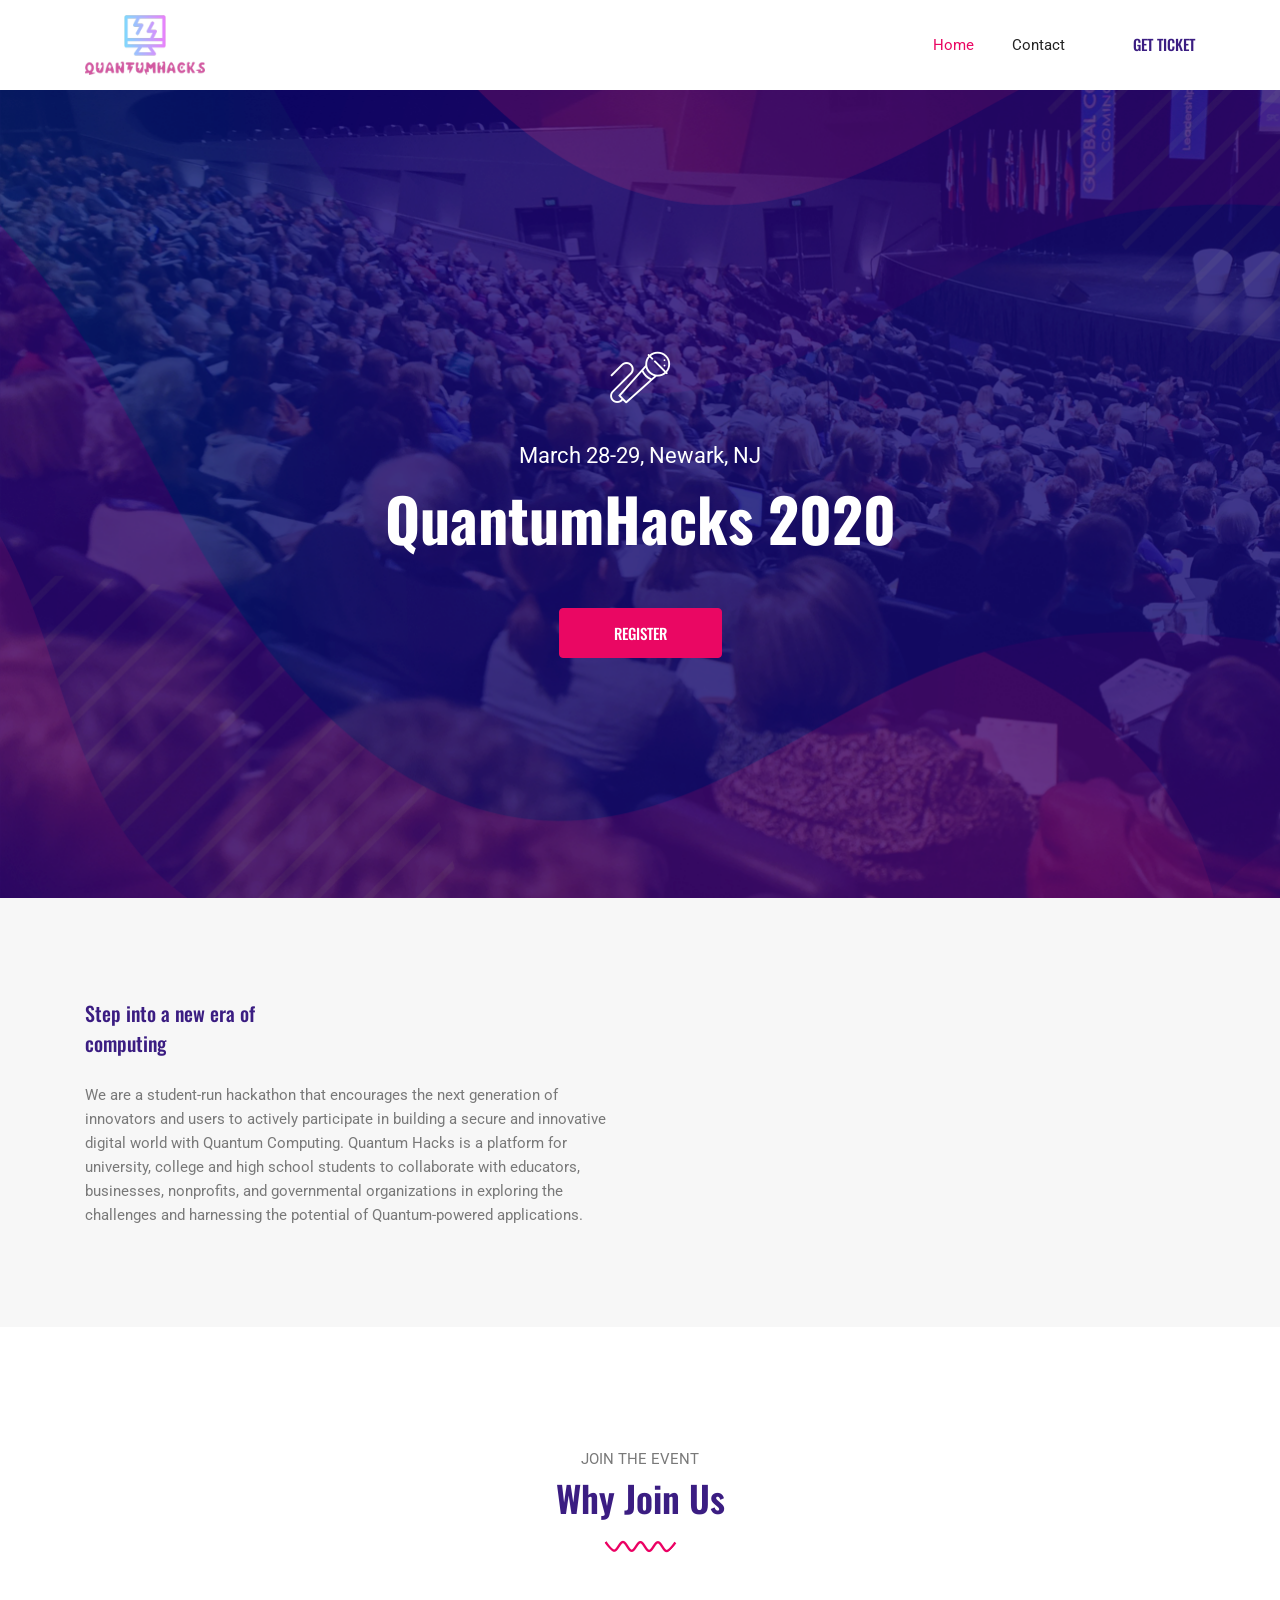
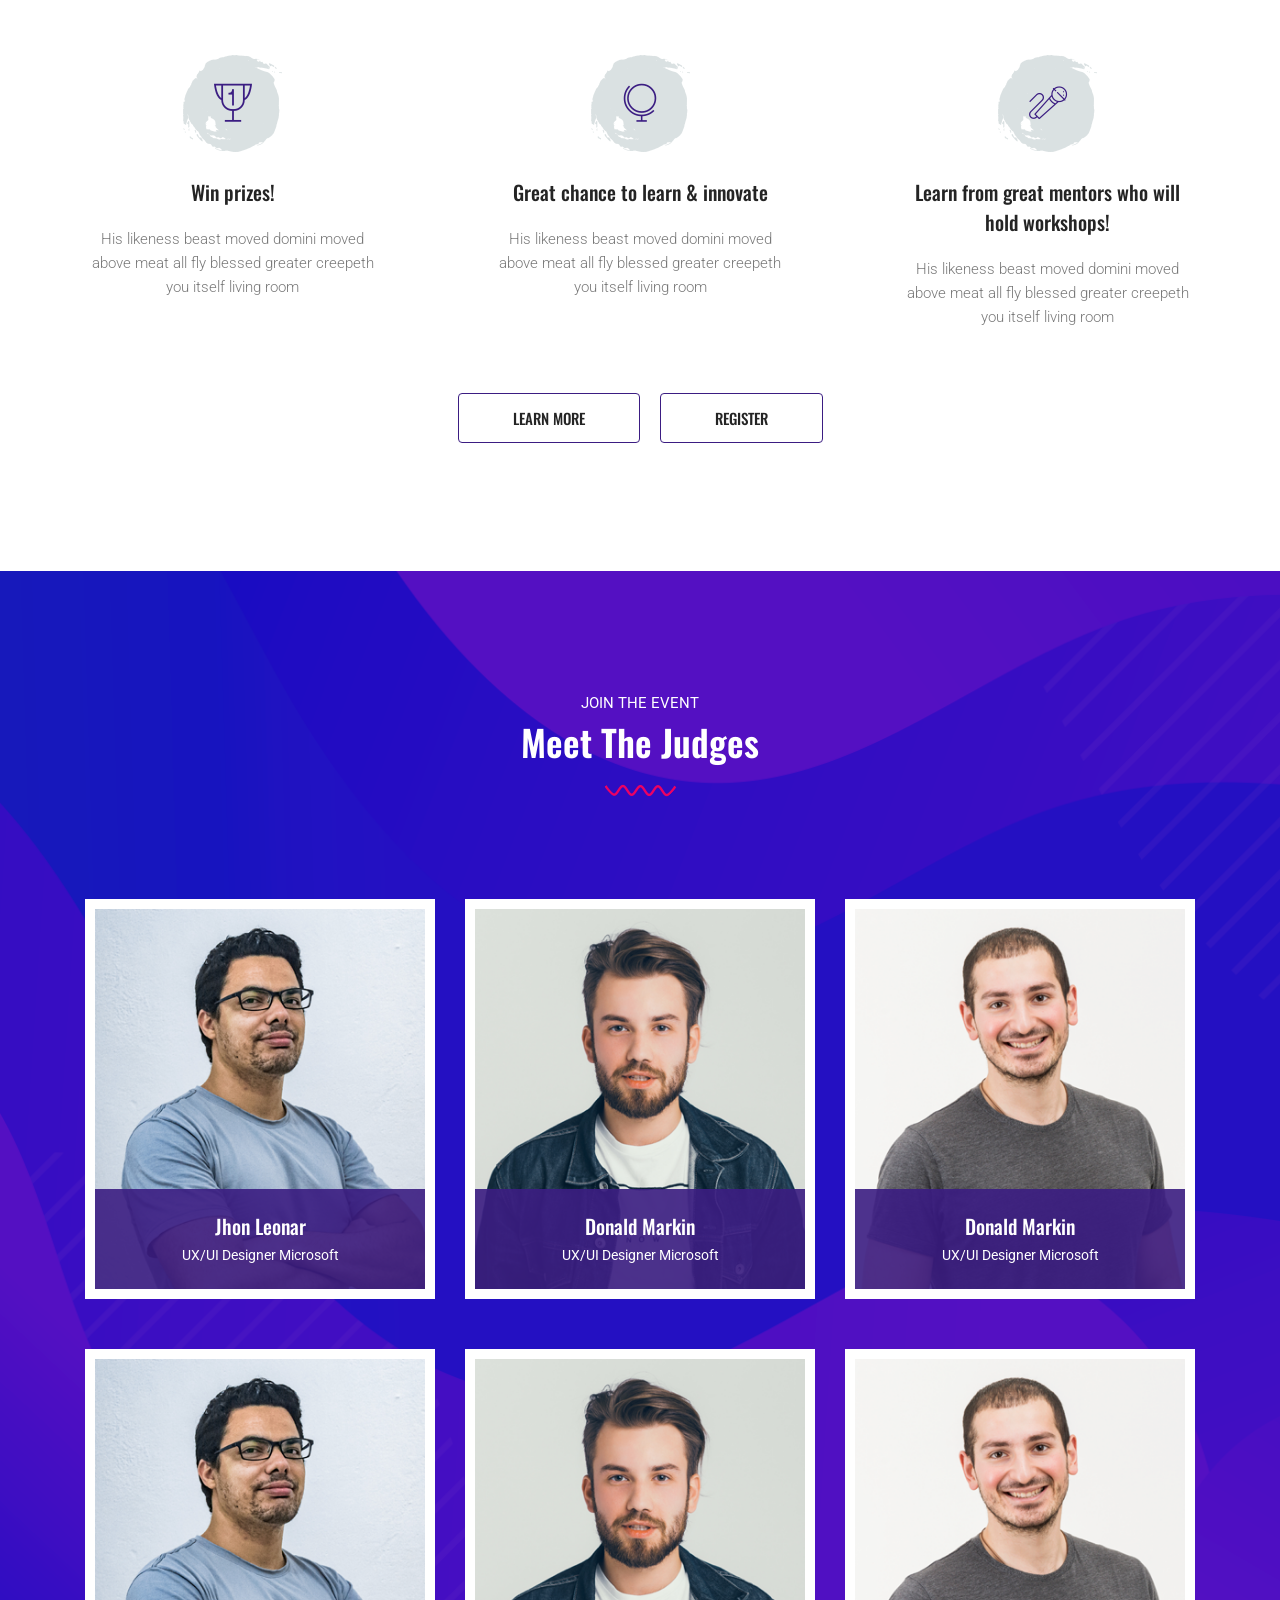
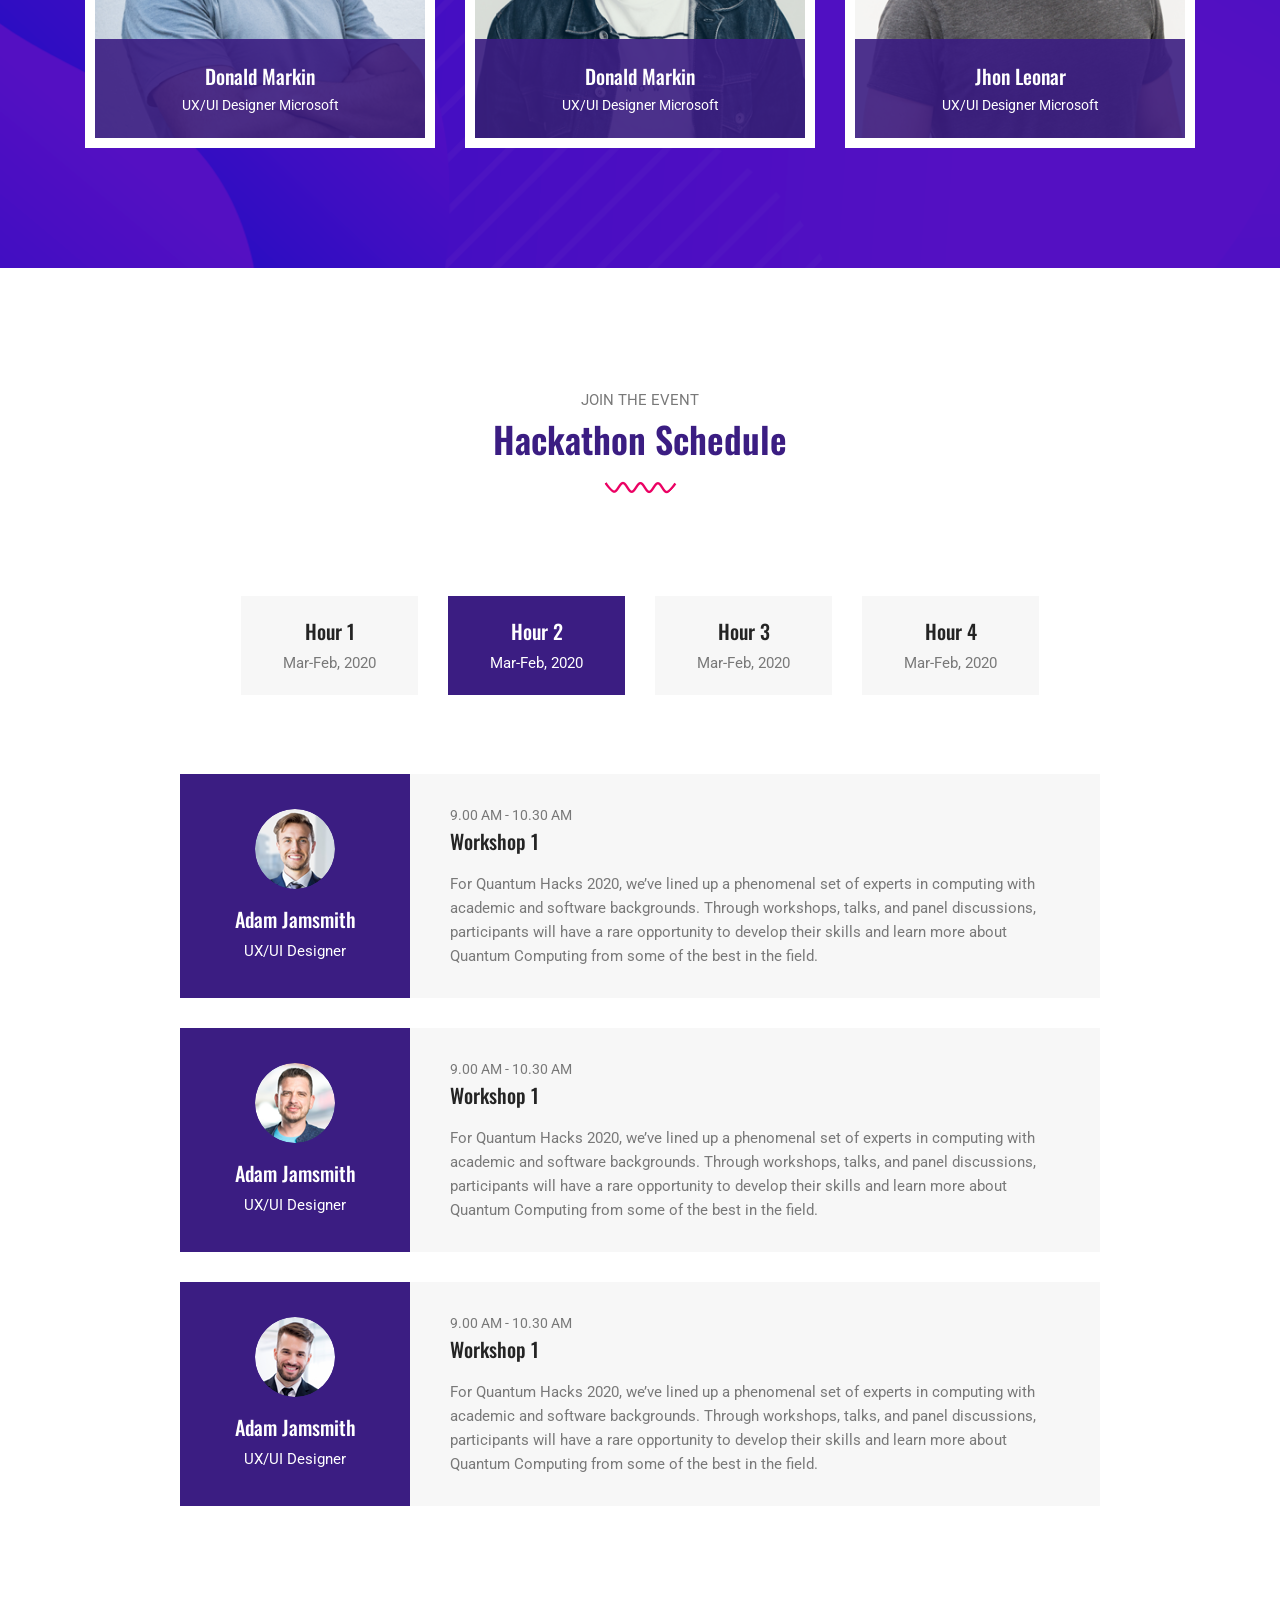
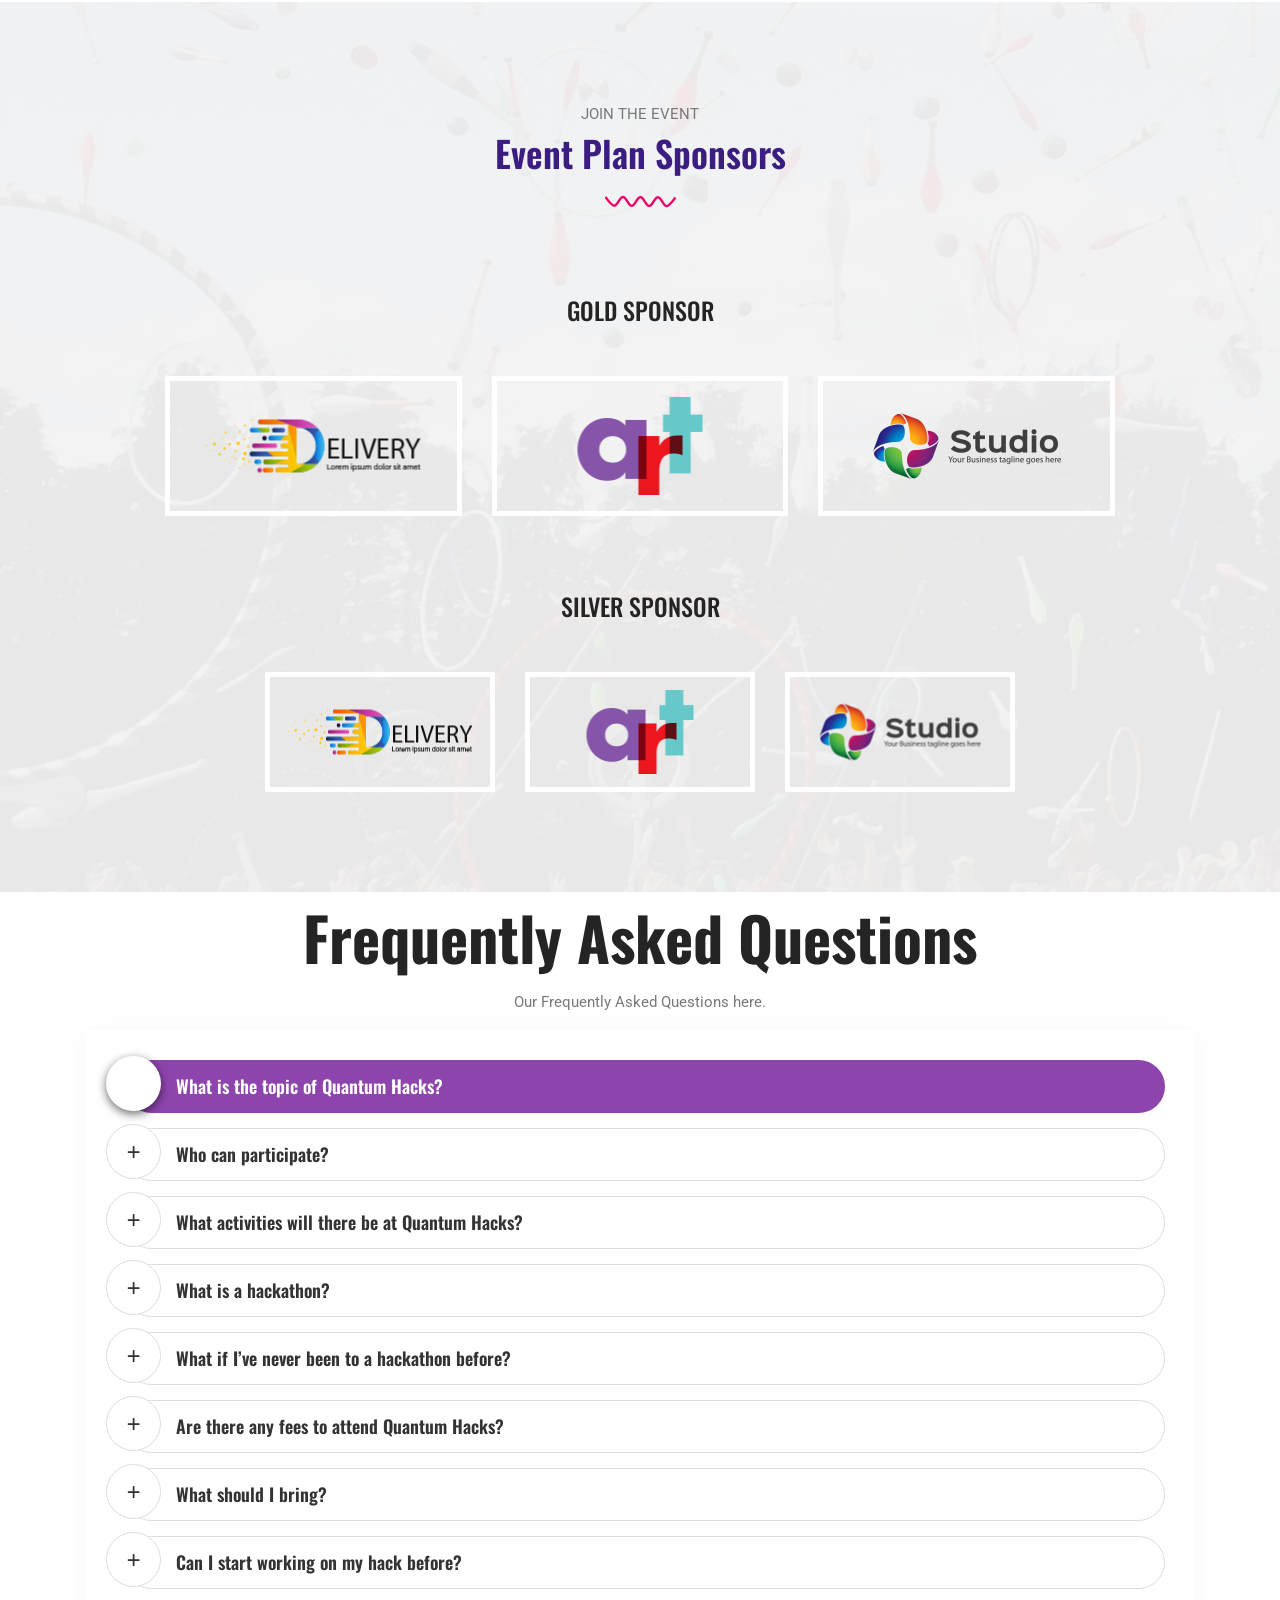
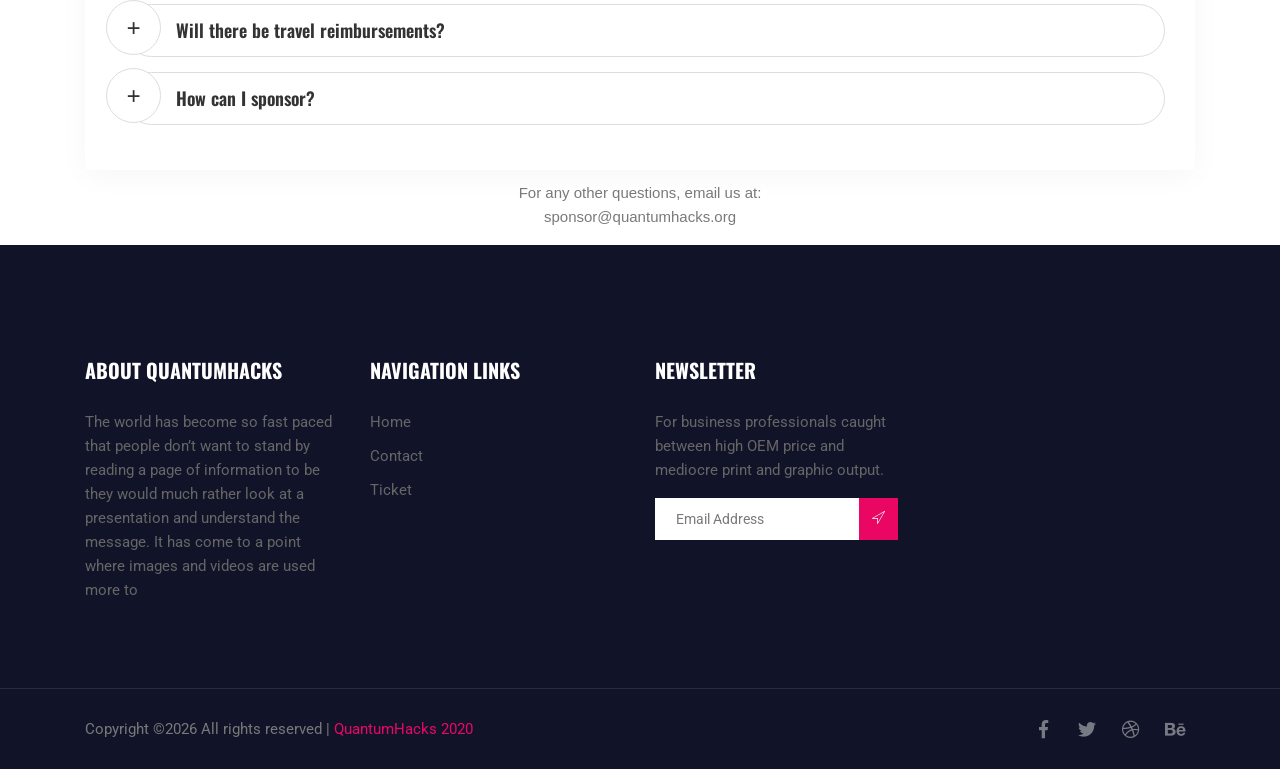
==== index.html @ 1be7f2e1 "First commit" ====
<!DOCTYPE html>
<html lang="en">

<head>
  <meta charset="UTF-8">
  <meta name="viewport" content="width=device-width, initial-scale=1.0">
  <meta http-equiv="X-UA-Compatible" content="ie=edge">
  <title>QuantumHacks - Home</title>
  <link rel="icon" href="img/thething.png" type="image/png">

  <link rel="stylesheet" href="vendors/bootstrap/bootstrap.min.css">
  <link rel="stylesheet" href="vendors/fontawesome/css/all.min.css">
  <link rel="stylesheet" href="vendors/themify-icons/themify-icons.css">
  <link rel="stylesheet" href="vendors/linericon/style.css">
  <link rel="stylesheet" href="vendors/owl-carousel/owl.theme.default.min.css">
  <link rel="stylesheet" href="vendors/owl-carousel/owl.carousel.min.css">
  <link rel="stylesheet" href="css/magnific-popup.css">
  <link rel="stylesheet" href="vendors/flat-icon/font/flaticon.css">

  <link rel="stylesheet" href="css/style.css">
  <style media="screen">
    #themail {
      text-align: center;
      font-family: Poppins, sans-serif;
      padding-top: 11px;
    }

    img.thelogo {
      width: 40%;
    }

    .template_faq {
      background: #fff none repeat scroll 0 0;
    }

    .panel-group {
      background: #fff none repeat scroll 0 0;
      border-radius: 3px;
      box-shadow: 0 5px 30px 0 rgba(0, 0, 0, 0.04);
      margin-bottom: 0;
      padding: 30px;
    }

    #accordion .panel {
      border: medium none;
      border-radius: 0;
      box-shadow: none;
      margin: 0 0 15px 10px;
    }

    #accordion .panel-heading {
      border-radius: 30px;
      padding: 0;
    }

    #accordion .panel-title a {
      background: #8e44ad none repeat scroll 0 0;
      border: 1px solid transparent;
      border-radius: 30px;
      color: #fff;
      display: block;
      font-size: 18px;
      font-weight: 600;
      padding: 12px 20px 12px 50px;
      position: relative;
      transition: all 0.3s ease 0s;
    }

    #accordion .panel-title a.collapsed {
      background: #fff none repeat scroll 0 0;
      border: 1px solid #ddd;
      color: #333;
    }

    #accordion .panel-title a::after,
    #accordion .panel-title a.collapsed::after {
      background: #fff none repeat scroll 0 0;
      border: 1px solid transparent;
      border-radius: 50%;
      box-shadow: 0 3px 10px rgba(0, 0, 0, 0.58);
      color: #fff;
      content: "";
      font-family: fontawesome;
      font-size: 25px;
      height: 55px;
      left: -20px;
      line-height: 55px;
      position: absolute;
      text-align: center;
      top: -5px;
      transition: all 0.3s ease 0s;
      width: 55px;
    }

    #accordion .panel-title a.collapsed::after {
      background: #fff none repeat scroll 0 0;
      border: 1px solid #ddd;
      box-shadow: none;
      color: #333;
      content: "+";
    }

    #accordion .panel-body {
      background: transparent none repeat scroll 0 0;
      border-top: medium none;
      padding: 20px 25px 10px 9px;
      position: relative;
    }

    #accordion .panel-body p {
      border-left: 1px dashed #8c8c8c;
      padding-left: 25px;
    }
  </style>
  <script type="text/javascript">
    (function($) {
      'use strict';

      jQuery(document).on('ready', function() {

        $('a.page-scroll').on('click', function(e) {
          var anchor = $(this);
          $('html, body').stop().animate({
            scrollTop: $(anchor.attr('href')).offset().top - 50
          }, 1500);
          e.preventDefault();
        });

      });


    })(jQuery);
  </script>
</head>

<body>

  <!--================ Header Menu Area start =================-->
  <header class="header_area">
    <div class="main_menu">
      <nav class="navbar navbar-expand-lg navbar-light">
        <div class="container box_1620">
          <a class="navbar-brand logo_h" href="index.html"><img class="thelogo" src="img/thething.png" alt=""></a>
          <button class="navbar-toggler" type="button" data-toggle="collapse" data-target="#navbarSupportedContent" aria-controls="navbarSupportedContent" aria-expanded="false" aria-label="Toggle navigation">
            <span class="icon-bar"></span>
            <span class="icon-bar"></span>
            <span class="icon-bar"></span>
          </button>

          <div class="collapse navbar-collapse offset" id="navbarSupportedContent">
            <ul class="nav navbar-nav menu_nav justify-content-end">
              <li class="nav-item active"><a class="nav-link" href="index.html">Home</a></li>
              <li class="nav-item"><a class="nav-link" href="contact.html">Contact</a></li>
            </ul>

            <ul class="nav-right text-center text-lg-right py-4 py-lg-0">
              <li><a href="ticket.html">Get Ticket</a></li>
            </ul>
          </div>
        </div>
      </nav>
    </div>
  </header>
  <!--================Header Menu Area =================-->


  <!--================Hero Banner Area Start =================-->
  <section class="hero-banner">
    <div class="container text-center">
      <span class="hero-banner-icon"><i class="flaticon-sing"></i></span>
      <p>March 28-29, Newark, NJ</p>
      <a href="https://www.njit.edu/" target="_blank">
        <h1>QuantumHacks 2020</h1>
      </a>
      <a class="button button-header" href="ticket.html">Register</a>
    </div>
  </section>
  <!--================Hero Banner Area End =================-->


  <!--================ Innovation section Start =================-->
  <section class="section-padding--small bg-gray">
    <div class="container">
      <div class="row">
        <div class="col-lg-6 align-self-center mb-5 mb-lg-0">
          <div class="innovative-wrapper">
            <h3 class="primary-text">Step into a new era of <br class="d-none d-xl-block"> computing</h3>
            <p>We are a student-run hackathon that encourages the next generation of innovators and users to actively participate in building a secure and innovative digital world with Quantum Computing. Quantum Hacks is a platform for university,
              college and high school students to collaborate with educators, businesses, nonprofits, and governmental organizations in exploring the challenges and harnessing the potential of Quantum-powered applications.</p>
          </div>
        </div>
      </div>
    </div>
  </section>
  <!--================ Innovation section End =================-->


  <!--================ Join section Start =================-->
  <section class="section-margin">
    <div class="container">
      <div class="section-intro text-center pb-98px">
        <p class="section-intro__title">Join the event</p>
        <h2 class="primary-text">Why Join Us</h2>
        <img src="img/home/section-style.png" alt="">
      </div>


      <div class="d-lg-flex justify-content-between">
        <div class="card-feature mb-5 mb-lg-0">
          <div class="feature-icon">
            <i class="flaticon-prize"></i>
          </div>
          <h3>Win prizes!</h3>
          <p>His likeness beast moved domini moved above meat all fly blessed greater creepeth you itself living room </p>
        </div>

        <div class="card-feature mb-5 mb-lg-0">
          <div class="feature-icon">
            <i class="flaticon-earth-globe"></i>
          </div>
          <h3>Great chance to learn & innovate</h3>
          <p>His likeness beast moved domini moved above meat all fly blessed greater creepeth you itself living room </p>
        </div>

        <div class="card-feature mb-5 mb-lg-0">
          <div class="feature-icon">
            <i class="flaticon-sing"></i>
          </div>
          <h3>Learn from great mentors who will hold workshops!</h3>
          <p>His likeness beast moved domini moved above meat all fly blessed greater creepeth you itself living room </p>
        </div>
      </div>
      <div class="row mt-5">
        <div class="col-12 text-center">
          <a class="button mr-3 mb-2" href="#">Learn More</a>
          <a class="button mb-2" href="ticket.html">Register</a>
        </div>
      </div>
    </div>
  </section>
  <!--================ Join section End =================-->


  <!--================ Speaker section Start =================-->
  <section class="speaker-bg section-padding">
    <div class="container">
      <div class="section-intro section-intro-white text-center pb-98px">
        <p class="section-intro__title">Join the event</p>
        <h2 class="primary-text">Meet The Judges</h2>
        <img src="img/home/section-style.png" alt="">
      </div>

      <div class="row">
        <div class="col-lg-4 col-sm-6 mb-4 mb-lg-0">
          <div class="card-speaker">
            <img class="card-img rounded-0" src="img/home/speaker-1.png" alt="">
            <div class="speaker-footer">
              <h4>Jhon Leonar</h4>
              <p>UX/UI Designer Microsoft</p>
            </div>
            <div class="speaker-overlay">
              <ul class="speaker-social">
                <li><a href="#"><i class="ti-facebook"></i></a></li>
                <li><a href="#"><i class="ti-twitter-alt"></i></a></li>
                <li><a href="#"><i class="ti-instagram"></i></a></li>
                <li><a href="#"><i class="ti-skype"></i></a></li>
              </ul>
            </div>
          </div>
        </div>
        <div class="col-lg-4 col-sm-6 mb-4 mb-lg-0">
          <div class="card-speaker">
            <img class="card-img rounded-0" src="img/home/speaker-2.png" alt="">
            <div class="speaker-footer">
              <h4>Donald Markin</h4>
              <p>UX/UI Designer Microsoft</p>
            </div>
            <div class="speaker-overlay">
              <ul class="speaker-social">
                <li><a href="#"><i class="ti-facebook"></i></a></li>
                <li><a href="#"><i class="ti-twitter-alt"></i></a></li>
                <li><a href="#"><i class="ti-instagram"></i></a></li>
                <li><a href="#"><i class="ti-skype"></i></a></li>
              </ul>
            </div>
          </div>
        </div>
        <div class="col-lg-4 col-sm-6 mb-4 mb-lg-0">
          <div class="card-speaker">
            <img class="card-img rounded-0" src="img/home/speaker-3.png" alt="">
            <div class="speaker-footer">
              <h4>Donald Markin</h4>
              <p>UX/UI Designer Microsoft</p>
            </div>
            <div class="speaker-overlay">
              <ul class="speaker-social">
                <li><a href="#"><i class="ti-facebook"></i></a></li>
                <li><a href="#"><i class="ti-twitter-alt"></i></a></li>
                <li><a href="#"><i class="ti-instagram"></i></a></li>
                <li><a href="#"><i class="ti-skype"></i></a></li>
              </ul>
            </div>
          </div>
        </div>

        <div class="w-100 mb-50px d-none d-lg-block"></div>

        <div class="col-lg-4 col-sm-6 mb-4 mb-lg-0">
          <div class="card-speaker">
            <img class="card-img rounded-0" src="img/home/speaker-1.png" alt="">
            <div class="speaker-footer">
              <h4>Donald Markin</h4>
              <p>UX/UI Designer Microsoft</p>
            </div>
            <div class="speaker-overlay">
              <ul class="speaker-social">
                <li><a href="#"><i class="ti-facebook"></i></a></li>
                <li><a href="#"><i class="ti-twitter-alt"></i></a></li>
                <li><a href="#"><i class="ti-instagram"></i></a></li>
                <li><a href="#"><i class="ti-skype"></i></a></li>
              </ul>
            </div>
          </div>
        </div>
        <div class="col-lg-4 col-sm-6 mb-4 mb-lg-0">
          <div class="card-speaker">
            <img class="card-img rounded-0" src="img/home/speaker-2.png" alt="">
            <div class="speaker-footer">
              <h4>Donald Markin</h4>
              <p>UX/UI Designer Microsoft</p>
            </div>
            <div class="speaker-overlay">
              <ul class="speaker-social">
                <li><a href="#"><i class="ti-facebook"></i></a></li>
                <li><a href="#"><i class="ti-twitter-alt"></i></a></li>
                <li><a href="#"><i class="ti-instagram"></i></a></li>
                <li><a href="#"><i class="ti-skype"></i></a></li>
              </ul>
            </div>
          </div>
        </div>
        <div class="col-lg-4 col-sm-6 mb-4 mb-lg-0">
          <div class="card-speaker">
            <img class="card-img rounded-0" src="img/home/speaker-3.png" alt="">
            <div class="speaker-footer">
              <h4>Jhon Leonar</h4>
              <p>UX/UI Designer Microsoft</p>
            </div>
            <div class="speaker-overlay">
              <ul class="speaker-social">
                <li><a href="#"><i class="ti-facebook"></i></a></li>
                <li><a href="#"><i class="ti-twitter-alt"></i></a></li>
                <li><a href="#"><i class="ti-instagram"></i></a></li>
                <li><a href="#"><i class="ti-skype"></i></a></li>
              </ul>
            </div>
          </div>
        </div>
      </div>
    </div>
  </section>
  <!--================ Speaker section End =================-->


  <!--================ Schedule section Start =================-->
  <section class="section-margin mb-5 pb-5">
    <div class="container">
      <div class="section-intro text-center pb-98px">
        <p class="section-intro__title">Join the event</p>
        <h2 class="primary-text">Hackathon Schedule</h2>
        <img src="img/home/section-style.png" alt="">
      </div>

      <div class="row">
        <div class="col-xl-10 offset-xl-1">
          <div class="scheduleTab">
            <ul class="nav nav-tabs">
              <li class="nav-item text-center">
                <a data-toggle="tab" href="#day1">
                  <h4>Hour 1</h4>
                  <p>Mar-Feb, 2020</p>
                </a>
              </li>
              <li class="nav-item text-center">
                <a class="active" data-toggle="tab" href="#day2">
                  <h4>Hour 2</h4>
                  <p>Mar-Feb, 2020</p>
                </a>
              </li>
              <li class="nav-item text-center">
                <a data-toggle="tab" href="#day3">
                  <h4>Hour 3</h4>
                  <p>Mar-Feb, 2020</p>
                </a>
              </li>
              <li class="nav-item text-center">
                <a data-toggle="tab" href="#day4">
                  <h4>Hour 4</h4>
                  <p>Mar-Feb, 2020</p>
                </a>
              </li>
            </ul>

            <!-- Tab panes -->
            <div class="tab-content">
              <div id="day1" class="tab-pane">

                <div class="schedule-card">
                  <div class="row no-gutters">
                    <div class="col-md-3">
                      <div class="card-identity">
                        <img src="img/testimonial/testimonial1.png" alt="">
                        <h3>Adam Jamsmith</h3>
                        <p>UX/UI Designer</p>
                      </div>
                    </div>
                    <div class="col-md-9 align-self-center">
                      <div class="schedule-content">
                        <p class="schedule-date">9.00 AM - 10.30 AM</p>
                        <a class="schedule-title" href="#">
                          <h3>Workshop 1</h3>
                        </a>
                        <p>For Quantum Hacks 2020, we’ve lined up a phenomenal set of experts in computing with academic and software backgrounds. Through workshops, talks, and panel discussions, participants will have a rare opportunity to develop
                          their skills and learn more about Quantum Computing from some of the best in the field.</p>
                      </div>
                    </div>
                  </div>
                </div>

                <div class="schedule-card">
                  <div class="row no-gutters">
                    <div class="col-md-3">
                      <div class="card-identity">
                        <img src="img/testimonial/testimonial2.png" alt="">
                        <h3>Adam Jamsmith</h3>
                        <p>UX/UI Designer</p>
                      </div>
                    </div>
                    <div class="col-md-9 align-self-center">
                      <div class="schedule-content">
                        <p class="schedule-date">9.00 AM - 10.30 AM</p>
                        <a class="schedule-title" href="#">
                          <h3>Workshop 1</h3>
                        </a>
                        <p>For Quantum Hacks 2020, we’ve lined up a phenomenal set of experts in computing with academic and software backgrounds. Through workshops, talks, and panel discussions, participants will have a rare opportunity to develop
                          their skills and learn more about Quantum Computing from some of the best in the field.</p>
                      </div>
                    </div>
                  </div>
                </div>

              </div>
              <div id="day2" class="tab-pane active">

                <div class="schedule-card">
                  <div class="row no-gutters">
                    <div class="col-md-3">
                      <div class="card-identity">
                        <img src="img/testimonial/testimonial3.png" alt="">
                        <h3>Adam Jamsmith</h3>
                        <p>UX/UI Designer</p>
                      </div>
                    </div>
                    <div class="col-md-9 align-self-center">
                      <div class="schedule-content">
                        <p class="schedule-date">9.00 AM - 10.30 AM</p>
                        <a class="schedule-title" href="#">
                          <h3>Workshop 1</h3>
                        </a>
                        <p>For Quantum Hacks 2020, we’ve lined up a phenomenal set of experts in computing with academic and software backgrounds. Through workshops, talks, and panel discussions, participants will have a rare opportunity to develop
                          their skills and learn more about Quantum Computing from some of the best in the field.</p>
                      </div>
                    </div>
                  </div>
                </div>

                <div class="schedule-card">
                  <div class="row no-gutters">
                    <div class="col-md-3">
                      <div class="card-identity">
                        <img src="img/testimonial/testimonial1.png" alt="">
                        <h3>Adam Jamsmith</h3>
                        <p>UX/UI Designer</p>
                      </div>
                    </div>
                    <div class="col-md-9 align-self-center">
                      <div class="schedule-content">
                        <p class="schedule-date">9.00 AM - 10.30 AM</p>
                        <a class="schedule-title" href="#">
                          <h3>Workshop 1</h3>
                        </a>
                        <p>For Quantum Hacks 2020, we’ve lined up a phenomenal set of experts in computing with academic and software backgrounds. Through workshops, talks, and panel discussions, participants will have a rare opportunity to develop
                          their skills and learn more about Quantum Computing from some of the best in the field.</p>
                      </div>
                    </div>
                  </div>
                </div>

                <div class="schedule-card">
                  <div class="row no-gutters">
                    <div class="col-md-3">
                      <div class="card-identity">
                        <img src="img/testimonial/testimonial2.png" alt="">
                        <h3>Adam Jamsmith</h3>
                        <p>UX/UI Designer</p>
                      </div>
                    </div>
                    <div class="col-md-9 align-self-center">
                      <div class="schedule-content">
                        <p class="schedule-date">9.00 AM - 10.30 AM</p>
                        <a class="schedule-title" href="#">
                          <h3>Workshop 1</h3>
                        </a>
                        <p>For Quantum Hacks 2020, we’ve lined up a phenomenal set of experts in computing with academic and software backgrounds. Through workshops, talks, and panel discussions, participants will have a rare opportunity to develop
                          their skills and learn more about Quantum Computing from some of the best in the field.</p>
                      </div>
                    </div>
                  </div>
                </div>

              </div>
              <div id="day3" class="tab-pane">
                <div class="schedule-card">
                  <div class="row no-gutters">
                    <div class="col-md-3">
                      <div class="card-identity">
                        <img src="img/testimonial/testimonial3.png" alt="">
                        <h3>Adam Jamsmith</h3>
                        <p>UX/UI Designer</p>
                      </div>
                    </div>
                    <div class="col-md-9 align-self-center">
                      <div class="schedule-content">
                        <p class="schedule-date">9.00 AM - 10.30 AM</p>
                        <a class="schedule-title" href="#">
                          <h3>Workshop 1</h3>
                        </a>
                        <p>For Quantum Hacks 2020, we’ve lined up a phenomenal set of experts in computing with academic and software backgrounds. Through workshops, talks, and panel discussions, participants will have a rare opportunity to develop
                          their skills and learn more about Quantum Computing from some of the best in the field.</p>
                      </div>
                    </div>
                  </div>
                </div>

                <div class="schedule-card">
                  <div class="row no-gutters">
                    <div class="col-md-3">
                      <div class="card-identity">
                        <img src="img/testimonial/testimonial1.png" alt="">
                        <h3>Adam Jamsmith</h3>
                        <p>UX/UI Designer</p>
                      </div>
                    </div>
                    <div class="col-md-9 align-self-center">
                      <div class="schedule-content">
                        <p class="schedule-date">9.00 AM - 10.30 AM</p>
                        <a class="schedule-title" href="#">
                          <h3>Workshop 1</h3>
                        </a>
                        <p>For Quantum Hacks 2020, we’ve lined up a phenomenal set of experts in computing with academic and software backgrounds. Through workshops, talks, and panel discussions, participants will have a rare opportunity to develop
                          their skills and learn more about Quantum Computing from some of the best in the field.</p>
                      </div>
                    </div>
                  </div>
                </div>

                <div class="schedule-card">
                  <div class="row no-gutters">
                    <div class="col-md-3">
                      <div class="card-identity">
                        <img src="img/testimonial/testimonial2.png" alt="">
                        <h3>Adam Jamsmith</h3>
                        <p>UX/UI Designer</p>
                      </div>
                    </div>
                    <div class="col-md-9 align-self-center">
                      <div class="schedule-content">
                        <p class="schedule-date">9.00 AM - 10.30 AM</p>
                        <a class="schedule-title" href="#">
                          <h3>Workshop 1</h3>
                        </a>
                        <p>For Quantum Hacks 2020, we’ve lined up a phenomenal set of experts in computing with academic and software backgrounds. Through workshops, talks, and panel discussions, participants will have a rare opportunity to develop
                          their skills and learn more about Quantum Computing from some of the best in the field.</p>
                      </div>
                    </div>
                  </div>
                </div>
              </div>
              <div id="day4" class="tab-pane">
                <div class="schedule-card">
                  <div class="row no-gutters">
                    <div class="col-md-3">
                      <div class="card-identity">
                        <img src="img/testimonial/testimonial3.png" alt="">
                        <h3>Adam Jamsmith</h3>
                        <p>UX/UI Designer</p>
                      </div>
                    </div>
                    <div class="col-md-9 align-self-center">
                      <div class="schedule-content">
                        <p class="schedule-date">9.00 AM - 10.30 AM</p>
                        <a class="schedule-title" href="#">
                          <h3>Workshop 1</h3>
                        </a>
                        <p>For Quantum Hacks 2020, we’ve lined up a phenomenal set of experts in computing with academic and software backgrounds. Through workshops, talks, and panel discussions, participants will have a rare opportunity to develop
                          their skills and learn more about Quantum Computing from some of the best in the field.</p>
                      </div>
                    </div>
                  </div>
                </div>

                <div class="schedule-card">
                  <div class="row no-gutters">
                    <div class="col-md-3">
                      <div class="card-identity">
                        <img src="img/testimonial/testimonial1.png" alt="">
                        <h3>Adam Jamsmith</h3>
                        <p>UX/UI Designer</p>
                      </div>
                    </div>
                    <div class="col-md-9 align-self-center">
                      <div class="schedule-content">
                        <p class="schedule-date">9.00 AM - 10.30 AM</p>
                        <a class="schedule-title" href="#">
                          <h3>Workshop 1</h3>
                        </a>
                        <p>For Quantum Hacks 2020, we’ve lined up a phenomenal set of experts in computing with academic and software backgrounds. Through workshops, talks, and panel discussions, participants will have a rare opportunity to develop
                          their skills and learn more about Quantum Computing from some of the best in the field.</p>
                      </div>
                    </div>
                  </div>
                </div>

                <div class="schedule-card">
                  <div class="row no-gutters">
                    <div class="col-md-3">
                      <div class="card-identity">
                        <img src="img/testimonial/testimonial2.png" alt="">
                        <h3>Adam Jamsmith</h3>
                        <p>UX/UI Designer</p>
                      </div>
                    </div>
                    <div class="col-md-9 align-self-center">
                      <div class="schedule-content">
                        <p class="schedule-date">9.00 AM - 10.30 AM</p>
                        <a class="schedule-title" href="#">
                          <h3>Workshop 1</h3>
                        </a>
                        <p>For Quantum Hacks 2020, we’ve lined up a phenomenal set of experts in computing with academic and software backgrounds. Through workshops, talks, and panel discussions, participants will have a rare opportunity to develop
                          their skills and learn more about Quantum Computing from some of the best in the field.</p>
                      </div>
                    </div>
                  </div>
                </div>

                <div class="schedule-card">
                  <div class="row no-gutters">
                    <div class="col-md-3">
                      <div class="card-identity">
                        <img src="img/testimonial/testimonial3.png" alt="">
                        <h3>Adam Jamsmith</h3>
                        <p>UX/UI Designer</p>
                      </div>
                    </div>
                    <div class="col-md-9 align-self-center">
                      <div class="schedule-content">
                        <p class="schedule-date">9.00 AM - 10.30 AM</p>
                        <a class="schedule-title" href="#">
                          <h3>Workshop 1</h3>
                        </a>
                        <p>For Quantum Hacks 2020, we’ve lined up a phenomenal set of experts in computing with academic and software backgrounds. Through workshops, talks, and panel discussions, participants will have a rare opportunity to develop
                          their skills and learn more about Quantum Computing from some of the best in the field.</p>
                      </div>
                    </div>
                  </div>
                </div>
              </div>
            </div>
          </div>
        </div>
      </div>
    </div>
  </section>
  <!--================ Schedule section End =================-->


  <!--================ PriceTable section Start =================-->

  <!--================ PriceTable section End =================-->


  <!--================ Sponsor section Start =================-->
  <section class="section-padding--small sponsor-bg">
    <div class="container">
      <div class="section-intro text-center pb-80px">
        <p class="section-intro__title">Join the event</p>
        <h2 class="primary-text">Event Plan Sponsors</h2>
        <img src="img/home/section-style.png" alt="">
      </div>

      <div class="sponsor-wrapper mb-5 pb-4">
        <h3 class="sponsor-title mb-5">Gold Sponsor</h3>
        <div class="row">
          <div class="col-sm-6 col-lg-4 mb-3 mb-lg-0">
            <div class="sponsor-single">
              <img class="img-fluid" src="img/home/sponsor1.png" alt="">
            </div>
          </div>

          <div class="col-sm-6 col-lg-4 mb-3 mb-lg-0">
            <div class="sponsor-single">
              <img class="img-fluid" src="img/home/sponsor2.png" alt="">
            </div>
          </div>

          <div class="col-sm-6 col-lg-4 mb-3 mb-lg-0">
            <div class="sponsor-single">
              <img class="img-fluid" src="img/home/sponsor3.png" alt="">
            </div>
          </div>
        </div>
      </div>

      <div class="sponsor-wrapper sponsor-wrapper--small">
        <h3 class="sponsor-title mb-5">Silver Sponsor</h3>
        <div class="row">
          <div class="col-sm-6 col-lg-4 mb-3 mb-lg-0">
            <div class="sponsor-single">
              <img class="img-fluid" src="img/home/sponsor-sm-1.png" alt="">
            </div>
          </div>

          <div class="col-sm-6 col-lg-4 mb-3 mb-lg-0">
            <div class="sponsor-single">
              <img class="img-fluid" src="img/home/sponsor-sm-2.png" alt="">
            </div>
          </div>

          <div class="col-sm-6 col-lg-4 mb-3 mb-lg-0">
            <div class="sponsor-single">
              <img class="img-fluid" src="img/home/sponsor-sm-3.png" alt="">
            </div>
          </div>
        </div>
      </div>
    </div>
  </section>
  <!--================ Sponsor section End =================-->

  <!--================ Gallery section Start =================-->
  <!--================ Gallery section End =================-->


  <!--================ Blog section Start =================-->
  <div class="container">
    <div class="row">
      <div class="col-md-12">
        <div class="section-title text-center wow zoomIn">
          <h1>Frequently Asked Questions</h1>
          <span></span>
          <p>Our Frequently Asked Questions here.</p>
        </div>
      </div>
    </div>
    <div class="row">
      <div class="col-md-12">
        <div class="panel-group" id="accordion" role="tablist" aria-multiselectable="true">
          <div class="panel panel-default">
            <div class="panel-heading" role="tab" id="headingOne">
              <h4 class="panel-title">
                <a role="button" data-toggle="collapse" data-parent="#accordion" href="#collapseOne" aria-expanded="true" aria-controls="collapseOne">
                  What is the topic of Quantum Hacks?
                </a>
              </h4>
            </div>
            <div id="collapseOne" class="panel-collapse collapse in" role="tabpanel" aria-labelledby="headingOne">
              <div class="panel-body">
                <p>At QuantumHacks 2019, we’re asking you this question: “How can we prepare for the quantum era?” Working alongside teammates, you’ll create solutions that respond to this challenge. Whether this means designing technology that cares
                  about privacy, creating regulations and policies that protect personal data, or exploring new horizons with the power of quantum, the path you take is up to you!
                </p>
              </div>
            </div>
          </div>
          <div class="panel panel-default">
            <div class="panel-heading" role="tab" id="headingTwo">
              <h4 class="panel-title">
                <a class="collapsed" role="button" data-toggle="collapse" data-parent="#accordion" href="#collapseTwo" aria-expanded="false" aria-controls="collapseTwo">
                  Who can participate?
                </a>
              </h4>
            </div>
            <div id="collapseTwo" class="panel-collapse collapse" role="tabpanel" aria-labelledby="headingTwo">
              <div class="panel-body">
                <p>If you’re a student in high school or university, or a developer we’d love to have you!</p>
              </div>
            </div>
          </div>
          <div class="panel panel-default">
            <div class="panel-heading" role="tab" id="headingThree">
              <h4 class="panel-title">
                <a class="collapsed" role="button" data-toggle="collapse" data-parent="#accordion" href="#collapseThree" aria-expanded="false" aria-controls="collapseThree">
                  What activities will there be at Quantum Hacks?
                </a>
              </h4>
            </div>
            <div id="collapseThree" class="panel-collapse collapse" role="tabpanel" aria-labelledby="headingThree">
              <div class="panel-body">
                <p>In addition to hacking, there will be workshops and panels with leaders in the field of quantum computing, opportunities to meet with sponsors, and other fun activities throughout the weekend. QuantumHacks is much more than a
                  hackathon—it’s a place for you to learn from and connect with industry leaders, innovators, and other like-minded people, all while exploring the potential of creating technology that benefits society.</p>
              </div>
            </div>
          </div>
          <div class="panel panel-default">
            <div class="panel-heading" role="tab" id="headingFour">
              <h4 class="panel-title">
                <a class="collapsed" role="button" data-toggle="collapse" data-parent="#accordion" href="#collapseFour" aria-expanded="false" aria-controls="collapseFour">
                  What is a hackathon?
                </a>
              </h4>
            </div>
            <div id="collapseFour" class="panel-collapse collapse" role="tabpanel" aria-labelledby="headingFour">
              <div class="panel-body">
                <p>A hackathon is an event where participants use their knowledge and skills to create, develop, design, and pitch a solution to a particular problem over 36 hours. They’re open not just to programmers and engineers, but to anyone
                  who’s interested in working together to find answers to the world’s most pressing problems.</p>
              </div>
            </div>
          </div>
          <div class="panel panel-default">
            <div class="panel-heading" role="tab" id="headingFive">
              <h4 class="panel-title">
                <a class="collapsed" role="button" data-toggle="collapse" data-parent="#accordion" href="#collapseFive" aria-expanded="false" aria-controls="collapseFive">
                  What if I’ve never been to a hackathon before?
                </a>
              </h4>
            </div>
            <div id="collapseFive" class="panel-collapse collapse" role="tabpanel" aria-labelledby="headingFive">
              <div class="panel-body">
                <p>No matter what your skills are, we can use your help in responding to the central challenge of Quantum Hacks: “How can we build a digital future that is Quantum ready?” We believe that solutions are better when they integrate
                  diverse ways of thinking. There will be many opportunities to learn new skills or ideas at workshops and from the people around you. We’ll also be holding team-building events where you can meet new people. Just come eager to learn
                  and share your own knowledge!</p>
              </div>
            </div>
          </div>
          <div class="panel panel-default">
            <div class="panel-heading" role="tab" id="headingSix">
              <h4 class="panel-title">
                <a class="collapsed" role="button" data-toggle="collapse" data-parent="#accordion" href="#collapseSix" aria-expanded="false" aria-controls="collapseSix">
                  Are there any fees to attend Quantum Hacks?
                </a>
              </h4>
            </div>
            <div id="collapseSix" class="panel-collapse collapse" role="tabpanel" aria-labelledby="headingSix">
              <div class="panel-body">
                <p>There are no fees to attend QuantumHacks.</p>
              </div>
            </div>
          </div>
          <div class="panel panel-default">
            <div class="panel-heading" role="tab" id="headingSeven">
              <h4 class="panel-title">
                <a class="collapsed" role="button" data-toggle="collapse" data-parent="#accordion" href="#collapseSeven" aria-expanded="false" aria-controls="collapseSeven">
                  What should I bring?
                </a>
              </h4>
            </div>
            <div id="collapseSeven" class="panel-collapse collapse" role="tabpanel" aria-labelledby="headingSeven">
              <div class="panel-body">
                <p>Bring a laptop, chargers, a reusable water bottle, comfortable clothing, and your desire to learn and innovate! If you’d like, you can also bring a pillow and sleeping bag to get comfy. We'll provide the food, software, and
                  guidance!</p>
              </div>
            </div>
          </div>
          <div class="panel panel-default">
            <div class="panel-heading" role="tab" id="headingEight">
              <h4 class="panel-title">
                <a class="collapsed" role="button" data-toggle="collapse" data-parent="#accordion" href="#collapseEight" aria-expanded="false" aria-controls="collapseEight">
                  Can I start working on my hack before?
                </a>
              </h4>
            </div>
            <div id="collapseEight" class="panel-collapse collapse" role="tabpanel" aria-labelledby="headingEight">
              <div class="panel-body">
                <p>You can’t start creating anything before the hackathon begins, however, you can form a team and discuss what you’ll do over the 36 hours.</p>
              </div>
            </div>
          </div>
          <div class="panel panel-default">
            <div class="panel-heading" role="tab" id="headingNine">
              <h4 class="panel-title">
                <a class="collapsed" role="button" data-toggle="collapse" data-parent="#accordion" href="#collapseNine" aria-expanded="false" aria-controls="collapseNine">
                  Will there be travel reimbursements?
                </a>
              </h4>
            </div>
            <div id="collapseNine" class="panel-collapse collapse" role="tabpanel" aria-labelledby="headingNine">
              <div class="panel-body">
                <p>Unfortunately, we don't have the budget for travel reimbursements this year.
                </p>
              </div>
            </div>
          </div>
          <div class="panel panel-default">
            <div class="panel-heading" role="tab" id="headingTen">
              <h4 class="panel-title">
                <a class="collapsed" role="button" data-toggle="collapse" data-parent="#accordion" href="#collapseTen" aria-expanded="false" aria-controls="collapseTen">
                  How can I sponsor?
                </a>
              </h4>
            </div>
            <div id="collapseTen" class="panel-collapse collapse" role="tabpanel" aria-labelledby="headingTen">
              <div class="panel-body">
                <p>You can find more information about sponsoring QuantumHacks in our sponsorship package or email us at:<br>sponsor@quantumhacks.org
                </p>
              </div>
            </div>
          </div>
        </div>
        <p id="themail">For any other questions, email us at:<br>sponsor@quantumhacks.org</p>
      </div>
      <!--- END COL -->
    </div>
    <!--- END ROW -->
  </div>
  <!--================ Blog section End =================-->


  <!-- ================ start footer Area ================= -->
  <footer class="footer-area">
    <div class="container">
      <div class="row">
        <div class="col-lg-3  col-md-6 col-sm-6">
          <div class="single-footer-widget">
            <h6>About QuantumHacks</h6>
            <p>
              The world has become so fast paced that people don’t want to stand by reading a page of information to be they would much rather look at a presentation and understand the message. It has come to a point where images and videos are used
              more to
            </p>
          </div>
        </div>
        <div class="col-lg-3 col-md-6 col-sm-6">
          <div class="single-footer-widget">
            <h6>Navigation Links</h6>
            <div class="row">
              <div class="col">
                <ul>
                  <li><a href="index.html">Home</a></li>
                  <li><a href="contact.html">Contact</a></li>
                  <li><a href="ticket.html">Ticket</a></li>
                </ul>
              </div>
            </div>
          </div>
        </div>
        <div class="col-lg-3  col-md-6 col-sm-6">
          <div class="single-footer-widget">
            <h6>Newsletter</h6>
            <p>
              For business professionals caught between high OEM price and mediocre print and graphic output.
            </p>
            <div id="mc_embed_signup">
              <form target="_blank" action="https://spondonit.us12.list-manage.com/subscribe/post?u=1462626880ade1ac87bd9c93a&amp;id=92a4423d01" method="get" class="subscription relative">
                <div class="input-group d-flex flex-row">
                  <input name="EMAIL" placeholder="Email Address" onfocus="this.placeholder = ''" onblur="this.placeholder = 'Email Address '" required="" type="email">
                  <button class="btn bb-btn"><span class="lnr lnr-location"></span></button>
                </div>
                <div class="mt-10 info"></div>
              </form>
            </div>
          </div>
        </div>
      </div>
    </div>
    <div class="footer-bottom">
      <div class="container">
        <div class="row align-items-center">
          <p class="col-lg-8 col-sm-12 footer-text m-0 text-center text-lg-left">
            <!-- Link back to Colorlib can't be removed. Template is licensed under CC BY 3.0. -->
            Copyright &copy;<script>
              document.write(new Date().getFullYear());
            </script> All rights reserved | <a href="index.html" target="_blank">QuantumHacks 2020</a>
            <!-- Link back to Colorlib can't be removed. Template is licensed under CC BY 3.0. -->
          </p>
          <div class="col-lg-4 col-sm-12 footer-social text-center text-lg-right">
            <a href="#"><i class="fab fa-facebook-f"></i></a>
            <a href="#"><i class="fab fa-twitter"></i></a>
            <a href="#"><i class="fab fa-dribbble"></i></a>
            <a href="#"><i class="fab fa-behance"></i></a>
          </div>
        </div>
      </div>
    </div>
  </footer>
  <!-- ================ End footer Area ================= -->




  <script src="vendors/jquery/jquery-3.2.1.min.js"></script>
  <script src="vendors/bootstrap/bootstrap.bundle.min.js"></script>
  <script src="vendors/owl-carousel/owl.carousel.min.js"></script>
  <script src="vendors/Magnific-Popup/jquery.magnific-popup.min.js"></script>
  <script src="js/jquery.ajaxchimp.min.js"></script>
  <script src="js/mail-script.js"></script>
  <script src="js/countdown.js"></script>
  <script src="js/jquery.magnific-popup.min.js"></script>
  <script src="js/main.js"></script>



</body>

</html>
---- vendors/fontawesome/css/all.min.css ----
.fa,.fab,.fal,.far,.fas{-moz-osx-font-smoothing:grayscale;-webkit-font-smoothing:antialiased;display:inline-block;font-style:normal;font-variant:normal;text-rendering:auto;line-height:1}.fa-lg{font-size:1.33333em;line-height:.75em;vertical-align:-.0667em}.fa-xs{font-size:.75em}.fa-sm{font-size:.875em}.fa-1x{font-size:1em}.fa-2x{font-size:2em}.fa-3x{font-size:3em}.fa-4x{font-size:4em}.fa-5x{font-size:5em}.fa-6x{font-size:6em}.fa-7x{font-size:7em}.fa-8x{font-size:8em}.fa-9x{font-size:9em}.fa-10x{font-size:10em}.fa-fw{text-align:center;width:1.25em}.fa-ul{list-style-type:none;margin-left:2.5em;padding-left:0}.fa-ul>li{position:relative}.fa-li{left:-2em;position:absolute;text-align:center;width:2em;line-height:inherit}.fa-border{border:.08em solid #eee;border-radius:.1em;padding:.2em .25em .15em}.fa-pull-left{float:left}.fa-pull-right{float:right}.fa.fa-pull-left,.fab.fa-pull-left,.fal.fa-pull-left,.far.fa-pull-left,.fas.fa-pull-left{margin-right:.3em}.fa.fa-pull-right,.fab.fa-pull-right,.fal.fa-pull-right,.far.fa-pull-right,.fas.fa-pull-right{margin-left:.3em}.fa-spin{animation:fa-spin 2s infinite linear}.fa-pulse{animation:fa-spin 1s infinite steps(8)}@keyframes fa-spin{0%{transform:rotate(0deg)}to{transform:rotate(1turn)}}.fa-rotate-90{-ms-filter:"progid:DXImageTransform.Microsoft.BasicImage(rotation=1)";transform:rotate(90deg)}.fa-rotate-180{-ms-filter:"progid:DXImageTransform.Microsoft.BasicImage(rotation=2)";transform:rotate(180deg)}.fa-rotate-270{-ms-filter:"progid:DXImageTransform.Microsoft.BasicImage(rotation=3)";transform:rotate(270deg)}.fa-flip-horizontal{-ms-filter:"progid:DXImageTransform.Microsoft.BasicImage(rotation=0, mirror=1)";transform:scaleX(-1)}.fa-flip-vertical{transform:scaleY(-1)}.fa-flip-horizontal.fa-flip-vertical,.fa-flip-vertical{-ms-filter:"progid:DXImageTransform.Microsoft.BasicImage(rotation=2, mirror=1)"}.fa-flip-horizontal.fa-flip-vertical{transform:scale(-1)}:root .fa-flip-horizontal,:root .fa-flip-vertical,:root .fa-rotate-90,:root .fa-rotate-180,:root .fa-rotate-270{filter:none}.fa-stack{display:inline-block;height:2em;line-height:2em;position:relative;vertical-align:middle;width:2.5em}.fa-stack-1x,.fa-stack-2x{left:0;position:absolute;text-align:center;width:100%}.fa-stack-1x{line-height:inherit}.fa-stack-2x{font-size:2em}.fa-inverse{color:#fff}.fa-500px:before{content:"\f26e"}.fa-accessible-icon:before{content:"\f368"}.fa-accusoft:before{content:"\f369"}.fa-acquisitions-incorporated:before{content:"\f6af"}.fa-ad:before{content:"\f641"}.fa-address-book:before{content:"\f2b9"}.fa-address-card:before{content:"\f2bb"}.fa-adjust:before{content:"\f042"}.fa-adn:before{content:"\f170"}.fa-adobe:before{content:"\f778"}.fa-adversal:before{content:"\f36a"}.fa-affiliatetheme:before{content:"\f36b"}.fa-air-freshener:before{content:"\f5d0"}.fa-algolia:before{content:"\f36c"}.fa-align-center:before{content:"\f037"}.fa-align-justify:before{content:"\f039"}.fa-align-left:before{content:"\f036"}.fa-align-right:before{content:"\f038"}.fa-alipay:before{content:"\f642"}.fa-allergies:before{content:"\f461"}.fa-amazon:before{content:"\f270"}.fa-amazon-pay:before{content:"\f42c"}.fa-ambulance:before{content:"\f0f9"}.fa-american-sign-language-interpreting:before{content:"\f2a3"}.fa-amilia:before{content:"\f36d"}.fa-anchor:before{content:"\f13d"}.fa-android:before{content:"\f17b"}.fa-angellist:before{content:"\f209"}.fa-angle-double-down:before{content:"\f103"}.fa-angle-double-left:before{content:"\f100"}.fa-angle-double-right:before{content:"\f101"}.fa-angle-double-up:before{content:"\f102"}.fa-angle-down:before{content:"\f107"}.fa-angle-left:before{content:"\f104"}.fa-angle-right:before{content:"\f105"}.fa-angle-up:before{content:"\f106"}.fa-angry:before{content:"\f556"}.fa-angrycreative:before{content:"\f36e"}.fa-angular:before{content:"\f420"}.fa-ankh:before{content:"\f644"}.fa-app-store:before{content:"\f36f"}.fa-app-store-ios:before{content:"\f370"}.fa-apper:before{content:"\f371"}.fa-apple:before{content:"\f179"}.fa-apple-alt:before{content:"\f5d1"}.fa-apple-pay:before{content:"\f415"}.fa-archive:before{content:"\f187"}.fa-archway:before{content:"\f557"}.fa-arrow-alt-circle-down:before{content:"\f358"}.fa-arrow-alt-circle-left:before{content:"\f359"}.fa-arrow-alt-circle-right:before{content:"\f35a"}.fa-arrow-alt-circle-up:before{content:"\f35b"}.fa-arrow-circle-down:before{content:"\f0ab"}.fa-arrow-circle-left:before{content:"\f0a8"}.fa-arrow-circle-right:before{content:"\f0a9"}.fa-arrow-circle-up:before{content:"\f0aa"}.fa-arrow-down:before{content:"\f063"}.fa-arrow-left:before{content:"\f060"}.fa-arrow-right:before{content:"\f061"}.fa-arrow-up:before{content:"\f062"}.fa-arrows-alt:before{content:"\f0b2"}.fa-arrows-alt-h:before{content:"\f337"}.fa-arrows-alt-v:before{content:"\f338"}.fa-artstation:before{content:"\f77a"}.fa-assistive-listening-systems:before{content:"\f2a2"}.fa-asterisk:before{content:"\f069"}.fa-asymmetrik:before{content:"\f372"}.fa-at:before{content:"\f1fa"}.fa-atlas:before{content:"\f558"}.fa-atlassian:before{content:"\f77b"}.fa-atom:before{content:"\f5d2"}.fa-audible:before{content:"\f373"}.fa-audio-description:before{content:"\f29e"}.fa-autoprefixer:before{content:"\f41c"}.fa-avianex:before{content:"\f374"}.fa-aviato:before{content:"\f421"}.fa-award:before{content:"\f559"}.fa-aws:before{content:"\f375"}.fa-baby:before{content:"\f77c"}.fa-baby-carriage:before{content:"\f77d"}.fa-backspace:before{content:"\f55a"}.fa-backward:before{content:"\f04a"}.fa-balance-scale:before{content:"\f24e"}.fa-ban:before{content:"\f05e"}.fa-band-aid:before{content:"\f462"}.fa-bandcamp:before{content:"\f2d5"}.fa-barcode:before{content:"\f02a"}.fa-bars:before{content:"\f0c9"}.fa-baseball-ball:before{content:"\f433"}.fa-basketball-ball:before{content:"\f434"}.fa-bath:before{content:"\f2cd"}.fa-battery-empty:before{content:"\f244"}.fa-battery-full:before{content:"\f240"}.fa-battery-half:before{content:"\f242"}.fa-battery-quarter:before{content:"\f243"}.fa-battery-three-quarters:before{content:"\f241"}.fa-bed:before{content:"\f236"}.fa-beer:before{content:"\f0fc"}.fa-behance:before{content:"\f1b4"}.fa-behance-square:before{content:"\f1b5"}.fa-bell:before{content:"\f0f3"}.fa-bell-slash:before{content:"\f1f6"}.fa-bezier-curve:before{content:"\f55b"}.fa-bible:before{content:"\f647"}.fa-bicycle:before{content:"\f206"}.fa-bimobject:before{content:"\f378"}.fa-binoculars:before{content:"\f1e5"}.fa-biohazard:before{content:"\f780"}.fa-birthday-cake:before{content:"\f1fd"}.fa-bitbucket:before{content:"\f171"}.fa-bitcoin:before{content:"\f379"}.fa-bity:before{content:"\f37a"}.fa-black-tie:before{content:"\f27e"}.fa-blackberry:before{content:"\f37b"}.fa-blender:before{content:"\f517"}.fa-blender-phone:before{content:"\f6b6"}.fa-blind:before{content:"\f29d"}.fa-blog:before{content:"\f781"}.fa-blogger:before{content:"\f37c"}.fa-blogger-b:before{content:"\f37d"}.fa-bluetooth:before{content:"\f293"}.fa-bluetooth-b:before{content:"\f294"}.fa-bold:before{content:"\f032"}.fa-bolt:before{content:"\f0e7"}.fa-bomb:before{content:"\f1e2"}.fa-bone:before{content:"\f5d7"}.fa-bong:before{content:"\f55c"}.fa-book:before{content:"\f02d"}.fa-book-dead:before{content:"\f6b7"}.fa-book-open:before{content:"\f518"}.fa-book-reader:before{content:"\f5da"}.fa-bookmark:before{content:"\f02e"}.fa-bowling-ball:before{content:"\f436"}.fa-box:before{content:"\f466"}.fa-box-open:before{content:"\f49e"}.fa-boxes:before{content:"\f468"}.fa-braille:before{content:"\f2a1"}.fa-brain:before{content:"\f5dc"}.fa-briefcase:before{content:"\f0b1"}.fa-briefcase-medical:before{content:"\f469"}.fa-broadcast-tower:before{content:"\f519"}.fa-broom:before{content:"\f51a"}.fa-brush:before{content:"\f55d"}.fa-btc:before{content:"\f15a"}.fa-bug:before{content:"\f188"}.fa-building:before{content:"\f1ad"}.fa-bullhorn:before{content:"\f0a1"}.fa-bullseye:before{content:"\f140"}.fa-burn:before{content:"\f46a"}.fa-buromobelexperte:before{content:"\f37f"}.fa-bus:before{content:"\f207"}.fa-bus-alt:before{content:"\f55e"}.fa-business-time:before{content:"\f64a"}.fa-buysellads:before{content:"\f20d"}.fa-calculator:before{content:"\f1ec"}.fa-calendar:before{content:"\f133"}.fa-calendar-alt:before{content:"\f073"}.fa-calendar-check:before{content:"\f274"}.fa-calendar-day:before{content:"\f783"}.fa-calendar-minus:before{content:"\f272"}.fa-calendar-plus:before{content:"\f271"}.fa-calendar-times:before{content:"\f273"}.fa-calendar-week:before{content:"\f784"}.fa-camera:before{content:"\f030"}.fa-camera-retro:before{content:"\f083"}.fa-campground:before{content:"\f6bb"}.fa-canadian-maple-leaf:before{content:"\f785"}.fa-candy-cane:before{content:"\f786"}.fa-cannabis:before{content:"\f55f"}.fa-capsules:before{content:"\f46b"}.fa-car:before{content:"\f1b9"}.fa-car-alt:before{content:"\f5de"}.fa-car-battery:before{content:"\f5df"}.fa-car-crash:before{content:"\f5e1"}.fa-car-side:before{content:"\f5e4"}.fa-caret-down:before{content:"\f0d7"}.fa-caret-left:before{content:"\f0d9"}.fa-caret-right:before{content:"\f0da"}.fa-caret-square-down:before{content:"\f150"}.fa-caret-square-left:before{content:"\f191"}.fa-caret-square-right:before{content:"\f152"}.fa-caret-square-up:before{content:"\f151"}.fa-caret-up:before{content:"\f0d8"}.fa-carrot:before{content:"\f787"}.fa-cart-arrow-down:before{content:"\f218"}.fa-cart-plus:before{content:"\f217"}.fa-cash-register:before{content:"\f788"}.fa-cat:before{content:"\f6be"}.fa-cc-amazon-pay:before{content:"\f42d"}.fa-cc-amex:before{content:"\f1f3"}.fa-cc-apple-pay:before{content:"\f416"}.fa-cc-diners-club:before{content:"\f24c"}.fa-cc-discover:before{content:"\f1f2"}.fa-cc-jcb:before{content:"\f24b"}.fa-cc-mastercard:before{content:"\f1f1"}.fa-cc-paypal:before{content:"\f1f4"}.fa-cc-stripe:before{content:"\f1f5"}.fa-cc-visa:before{content:"\f1f0"}.fa-centercode:before{content:"\f380"}.fa-centos:before{content:"\f789"}.fa-certificate:before{content:"\f0a3"}.fa-chair:before{content:"\f6c0"}.fa-chalkboard:before{content:"\f51b"}.fa-chalkboard-teacher:before{content:"\f51c"}.fa-charging-station:before{content:"\f5e7"}.fa-chart-area:before{content:"\f1fe"}.fa-chart-bar:before{content:"\f080"}.fa-chart-line:before{content:"\f201"}.fa-chart-pie:before{content:"\f200"}.fa-check:before{content:"\f00c"}.fa-check-circle:before{content:"\f058"}.fa-check-double:before{content:"\f560"}.fa-check-square:before{content:"\f14a"}.fa-chess:before{content:"\f439"}.fa-chess-bishop:before{content:"\f43a"}.fa-chess-board:before{content:"\f43c"}.fa-chess-king:before{content:"\f43f"}.fa-chess-knight:before{content:"\f441"}.fa-chess-pawn:before{content:"\f443"}.fa-chess-queen:before{content:"\f445"}.fa-chess-rook:before{content:"\f447"}.fa-chevron-circle-down:before{content:"\f13a"}.fa-chevron-circle-left:before{content:"\f137"}.fa-chevron-circle-right:before{content:"\f138"}.fa-chevron-circle-up:before{content:"\f139"}.fa-chevron-down:before{content:"\f078"}.fa-chevron-left:before{content:"\f053"}.fa-chevron-right:before{content:"\f054"}.fa-chevron-up:before{content:"\f077"}.fa-child:before{content:"\f1ae"}.fa-chrome:before{content:"\f268"}.fa-church:before{content:"\f51d"}.fa-circle:before{content:"\f111"}.fa-circle-notch:before{content:"\f1ce"}.fa-city:before{content:"\f64f"}.fa-clipboard:before{content:"\f328"}.fa-clipboard-check:before{content:"\f46c"}.fa-clipboard-list:before{content:"\f46d"}.fa-clock:before{content:"\f017"}.fa-clone:before{content:"\f24d"}.fa-closed-captioning:before{content:"\f20a"}.fa-cloud:before{content:"\f0c2"}.fa-cloud-download-alt:before{content:"\f381"}.fa-cloud-meatball:before{content:"\f73b"}.fa-cloud-moon:before{content:"\f6c3"}.fa-cloud-moon-rain:before{content:"\f73c"}.fa-cloud-rain:before{content:"\f73d"}.fa-cloud-showers-heavy:before{content:"\f740"}.fa-cloud-sun:before{content:"\f6c4"}.fa-cloud-sun-rain:before{content:"\f743"}.fa-cloud-upload-alt:before{content:"\f382"}.fa-cloudscale:before{content:"\f383"}.fa-cloudsmith:before{content:"\f384"}.fa-cloudversify:before{content:"\f385"}.fa-cocktail:before{content:"\f561"}.fa-code:before{content:"\f121"}.fa-code-branch:before{content:"\f126"}.fa-codepen:before{content:"\f1cb"}.fa-codiepie:before{content:"\f284"}.fa-coffee:before{content:"\f0f4"}.fa-cog:before{content:"\f013"}.fa-cogs:before{content:"\f085"}.fa-coins:before{content:"\f51e"}.fa-columns:before{content:"\f0db"}.fa-comment:before{content:"\f075"}.fa-comment-alt:before{content:"\f27a"}.fa-comment-dollar:before{content:"\f651"}.fa-comment-dots:before{content:"\f4ad"}.fa-comment-slash:before{content:"\f4b3"}.fa-comments:before{content:"\f086"}.fa-comments-dollar:before{content:"\f653"}.fa-compact-disc:before{content:"\f51f"}.fa-compass:before{content:"\f14e"}.fa-compress:before{content:"\f066"}.fa-compress-arrows-alt:before{content:"\f78c"}.fa-concierge-bell:before{content:"\f562"}.fa-confluence:before{content:"\f78d"}.fa-connectdevelop:before{content:"\f20e"}.fa-contao:before{content:"\f26d"}.fa-cookie:before{content:"\f563"}.fa-cookie-bite:before{content:"\f564"}.fa-copy:before{content:"\f0c5"}.fa-copyright:before{content:"\f1f9"}.fa-couch:before{content:"\f4b8"}.fa-cpanel:before{content:"\f388"}.fa-creative-commons:before{content:"\f25e"}.fa-creative-commons-by:before{content:"\f4e7"}.fa-creative-commons-nc:before{content:"\f4e8"}.fa-creative-commons-nc-eu:before{content:"\f4e9"}.fa-creative-commons-nc-jp:before{content:"\f4ea"}.fa-creative-commons-nd:before{content:"\f4eb"}.fa-creative-commons-pd:before{content:"\f4ec"}.fa-creative-commons-pd-alt:before{content:"\f4ed"}.fa-creative-commons-remix:before{content:"\f4ee"}.fa-creative-commons-sa:before{content:"\f4ef"}.fa-creative-commons-sampling:before{content:"\f4f0"}.fa-creative-commons-sampling-plus:before{content:"\f4f1"}.fa-creative-commons-share:before{content:"\f4f2"}.fa-creative-commons-zero:before{content:"\f4f3"}.fa-credit-card:before{content:"\f09d"}.fa-critical-role:before{content:"\f6c9"}.fa-crop:before{content:"\f125"}.fa-crop-alt:before{content:"\f565"}.fa-cross:before{content:"\f654"}.fa-crosshairs:before{content:"\f05b"}.fa-crow:before{content:"\f520"}.fa-crown:before{content:"\f521"}.fa-css3:before{content:"\f13c"}.fa-css3-alt:before{content:"\f38b"}.fa-cube:before{content:"\f1b2"}.fa-cubes:before{content:"\f1b3"}.fa-cut:before{content:"\f0c4"}.fa-cuttlefish:before{content:"\f38c"}.fa-d-and-d:before{content:"\f38d"}.fa-d-and-d-beyond:before{content:"\f6ca"}.fa-dashcube:before{content:"\f210"}.fa-database:before{content:"\f1c0"}.fa-deaf:before{content:"\f2a4"}.fa-delicious:before{content:"\f1a5"}.fa-democrat:before{content:"\f747"}.fa-deploydog:before{content:"\f38e"}.fa-deskpro:before{content:"\f38f"}.fa-desktop:before{content:"\f108"}.fa-dev:before{content:"\f6cc"}.fa-deviantart:before{content:"\f1bd"}.fa-dharmachakra:before{content:"\f655"}.fa-dhl:before{content:"\f790"}.fa-diagnoses:before{content:"\f470"}.fa-diaspora:before{content:"\f791"}.fa-dice:before{content:"\f522"}.fa-dice-d20:before{content:"\f6cf"}.fa-dice-d6:before{content:"\f6d1"}.fa-dice-five:before{content:"\f523"}.fa-dice-four:before{content:"\f524"}.fa-dice-one:before{content:"\f525"}.fa-dice-six:before{content:"\f526"}.fa-dice-three:before{content:"\f527"}.fa-dice-two:before{content:"\f528"}.fa-digg:before{content:"\f1a6"}.fa-digital-ocean:before{content:"\f391"}.fa-digital-tachograph:before{content:"\f566"}.fa-directions:before{content:"\f5eb"}.fa-discord:before{content:"\f392"}.fa-discourse:before{content:"\f393"}.fa-divide:before{content:"\f529"}.fa-dizzy:before{content:"\f567"}.fa-dna:before{content:"\f471"}.fa-dochub:before{content:"\f394"}.fa-docker:before{content:"\f395"}.fa-dog:before{content:"\f6d3"}.fa-dollar-sign:before{content:"\f155"}.fa-dolly:before{content:"\f472"}.fa-dolly-flatbed:before{content:"\f474"}.fa-donate:before{content:"\f4b9"}.fa-door-closed:before{content:"\f52a"}.fa-door-open:before{content:"\f52b"}.fa-dot-circle:before{content:"\f192"}.fa-dove:before{content:"\f4ba"}.fa-download:before{content:"\f019"}.fa-draft2digital:before{content:"\f396"}.fa-drafting-compass:before{content:"\f568"}.fa-dragon:before{content:"\f6d5"}.fa-draw-polygon:before{content:"\f5ee"}.fa-dribbble:before{content:"\f17d"}.fa-dribbble-square:before{content:"\f397"}.fa-dropbox:before{content:"\f16b"}.fa-drum:before{content:"\f569"}.fa-drum-steelpan:before{content:"\f56a"}.fa-drumstick-bite:before{content:"\f6d7"}.fa-drupal:before{content:"\f1a9"}.fa-dumbbell:before{content:"\f44b"}.fa-dumpster:before{content:"\f793"}.fa-dumpster-fire:before{content:"\f794"}.fa-dungeon:before{content:"\f6d9"}.fa-dyalog:before{content:"\f399"}.fa-earlybirds:before{content:"\f39a"}.fa-ebay:before{content:"\f4f4"}.fa-edge:before{content:"\f282"}.fa-edit:before{content:"\f044"}.fa-eject:before{content:"\f052"}.fa-elementor:before{content:"\f430"}.fa-ellipsis-h:before{content:"\f141"}.fa-ellipsis-v:before{content:"\f142"}.fa-ello:before{content:"\f5f1"}.fa-ember:before{content:"\f423"}.fa-empire:before{content:"\f1d1"}.fa-envelope:before{content:"\f0e0"}.fa-envelope-open:before{content:"\f2b6"}.fa-envelope-open-text:before{content:"\f658"}.fa-envelope-square:before{content:"\f199"}.fa-envira:before{content:"\f299"}.fa-equals:before{content:"\f52c"}.fa-eraser:before{content:"\f12d"}.fa-erlang:before{content:"\f39d"}.fa-ethereum:before{content:"\f42e"}.fa-ethernet:before{content:"\f796"}.fa-etsy:before{content:"\f2d7"}.fa-euro-sign:before{content:"\f153"}.fa-exchange-alt:before{content:"\f362"}.fa-exclamation:before{content:"\f12a"}.fa-exclamation-circle:before{content:"\f06a"}.fa-exclamation-triangle:before{content:"\f071"}.fa-expand:before{content:"\f065"}.fa-expand-arrows-alt:before{content:"\f31e"}.fa-expeditedssl:before{content:"\f23e"}.fa-external-link-alt:before{content:"\f35d"}.fa-external-link-square-alt:before{content:"\f360"}.fa-eye:before{content:"\f06e"}.fa-eye-dropper:before{content:"\f1fb"}.fa-eye-slash:before{content:"\f070"}.fa-facebook:before{content:"\f09a"}.fa-facebook-f:before{content:"\f39e"}.fa-facebook-messenger:before{content:"\f39f"}.fa-facebook-square:before{content:"\f082"}.fa-fantasy-flight-games:before{content:"\f6dc"}.fa-fast-backward:before{content:"\f049"}.fa-fast-forward:before{content:"\f050"}.fa-fax:before{content:"\f1ac"}.fa-feather:before{content:"\f52d"}.fa-feather-alt:before{content:"\f56b"}.fa-fedex:before{content:"\f797"}.fa-fedora:before{content:"\f798"}.fa-female:before{content:"\f182"}.fa-fighter-jet:before{content:"\f0fb"}.fa-figma:before{content:"\f799"}.fa-file:before{content:"\f15b"}.fa-file-alt:before{content:"\f15c"}.fa-file-archive:before{content:"\f1c6"}.fa-file-audio:before{content:"\f1c7"}.fa-file-code:before{content:"\f1c9"}.fa-file-contract:before{content:"\f56c"}.fa-file-csv:before{content:"\f6dd"}.fa-file-download:before{content:"\f56d"}.fa-file-excel:before{content:"\f1c3"}.fa-file-export:before{content:"\f56e"}.fa-file-image:before{content:"\f1c5"}.fa-file-import:before{content:"\f56f"}.fa-file-invoice:before{content:"\f570"}.fa-file-invoice-dollar:before{content:"\f571"}.fa-file-medical:before{content:"\f477"}.fa-file-medical-alt:before{content:"\f478"}.fa-file-pdf:before{content:"\f1c1"}.fa-file-powerpoint:before{content:"\f1c4"}.fa-file-prescription:before{content:"\f572"}.fa-file-signature:before{content:"\f573"}.fa-file-upload:before{content:"\f574"}.fa-file-video:before{content:"\f1c8"}.fa-file-word:before{content:"\f1c2"}.fa-fill:before{content:"\f575"}.fa-fill-drip:before{content:"\f576"}.fa-film:before{content:"\f008"}.fa-filter:before{content:"\f0b0"}.fa-fingerprint:before{content:"\f577"}.fa-fire:before{content:"\f06d"}.fa-fire-alt:before{content:"\f7e4"}.fa-fire-extinguisher:before{content:"\f134"}.fa-firefox:before{content:"\f269"}.fa-first-aid:before{content:"\f479"}.fa-first-order:before{content:"\f2b0"}.fa-first-order-alt:before{content:"\f50a"}.fa-firstdraft:before{content:"\f3a1"}.fa-fish:before{content:"\f578"}.fa-fist-raised:before{content:"\f6de"}.fa-flag:before{content:"\f024"}.fa-flag-checkered:before{content:"\f11e"}.fa-flag-usa:before{content:"\f74d"}.fa-flask:before{content:"\f0c3"}.fa-flickr:before{content:"\f16e"}.fa-flipboard:before{content:"\f44d"}.fa-flushed:before{content:"\f579"}.fa-fly:before{content:"\f417"}.fa-folder:before{content:"\f07b"}.fa-folder-minus:before{content:"\f65d"}.fa-folder-open:before{content:"\f07c"}.fa-folder-plus:before{content:"\f65e"}.fa-font:before{content:"\f031"}.fa-font-awesome:before{content:"\f2b4"}.fa-font-awesome-alt:before{content:"\f35c"}.fa-font-awesome-flag:before{content:"\f425"}.fa-font-awesome-logo-full:before{content:"\f4e6"}.fa-fonticons:before{content:"\f280"}.fa-fonticons-fi:before{content:"\f3a2"}.fa-football-ball:before{content:"\f44e"}.fa-fort-awesome:before{content:"\f286"}.fa-fort-awesome-alt:before{content:"\f3a3"}.fa-forumbee:before{content:"\f211"}.fa-forward:before{content:"\f04e"}.fa-foursquare:before{content:"\f180"}.fa-free-code-camp:before{content:"\f2c5"}.fa-freebsd:before{content:"\f3a4"}.fa-frog:before{content:"\f52e"}.fa-frown:before{content:"\f119"}.fa-frown-open:before{content:"\f57a"}.fa-fulcrum:before{content:"\f50b"}.fa-funnel-dollar:before{content:"\f662"}.fa-futbol:before{content:"\f1e3"}.fa-galactic-republic:before{content:"\f50c"}.fa-galactic-senate:before{content:"\f50d"}.fa-gamepad:before{content:"\f11b"}.fa-gas-pump:before{content:"\f52f"}.fa-gavel:before{content:"\f0e3"}.fa-gem:before{content:"\f3a5"}.fa-genderless:before{content:"\f22d"}.fa-get-pocket:before{content:"\f265"}.fa-gg:before{content:"\f260"}.fa-gg-circle:before{content:"\f261"}.fa-ghost:before{content:"\f6e2"}.fa-gift:before{content:"\f06b"}.fa-gifts:before{content:"\f79c"}.fa-git:before{content:"\f1d3"}.fa-git-square:before{content:"\f1d2"}.fa-github:before{content:"\f09b"}.fa-github-alt:before{content:"\f113"}.fa-github-square:before{content:"\f092"}.fa-gitkraken:before{content:"\f3a6"}.fa-gitlab:before{content:"\f296"}.fa-gitter:before{content:"\f426"}.fa-glass-cheers:before{content:"\f79f"}.fa-glass-martini:before{content:"\f000"}.fa-glass-martini-alt:before{content:"\f57b"}.fa-glass-whiskey:before{content:"\f7a0"}.fa-glasses:before{content:"\f530"}.fa-glide:before{content:"\f2a5"}.fa-glide-g:before{content:"\f2a6"}.fa-globe:before{content:"\f0ac"}.fa-globe-africa:before{content:"\f57c"}.fa-globe-americas:before{content:"\f57d"}.fa-globe-asia:before{content:"\f57e"}.fa-globe-europe:before{content:"\f7a2"}.fa-gofore:before{content:"\f3a7"}.fa-golf-ball:before{content:"\f450"}.fa-goodreads:before{content:"\f3a8"}.fa-goodreads-g:before{content:"\f3a9"}.fa-google:before{content:"\f1a0"}.fa-google-drive:before{content:"\f3aa"}.fa-google-play:before{content:"\f3ab"}.fa-google-plus:before{content:"\f2b3"}.fa-google-plus-g:before{content:"\f0d5"}.fa-google-plus-square:before{content:"\f0d4"}.fa-google-wallet:before{content:"\f1ee"}.fa-gopuram:before{content:"\f664"}.fa-graduation-cap:before{content:"\f19d"}.fa-gratipay:before{content:"\f184"}.fa-grav:before{content:"\f2d6"}.fa-greater-than:before{content:"\f531"}.fa-greater-than-equal:before{content:"\f532"}.fa-grimace:before{content:"\f57f"}.fa-grin:before{content:"\f580"}.fa-grin-alt:before{content:"\f581"}.fa-grin-beam:before{content:"\f582"}.fa-grin-beam-sweat:before{content:"\f583"}.fa-grin-hearts:before{content:"\f584"}.fa-grin-squint:before{content:"\f585"}.fa-grin-squint-tears:before{content:"\f586"}.fa-grin-stars:before{content:"\f587"}.fa-grin-tears:before{content:"\f588"}.fa-grin-tongue:before{content:"\f589"}.fa-grin-tongue-squint:before{content:"\f58a"}.fa-grin-tongue-wink:before{content:"\f58b"}.fa-grin-wink:before{content:"\f58c"}.fa-grip-horizontal:before{content:"\f58d"}.fa-grip-lines:before{content:"\f7a4"}.fa-grip-lines-vertical:before{content:"\f7a5"}.fa-grip-vertical:before{content:"\f58e"}.fa-gripfire:before{content:"\f3ac"}.fa-grunt:before{content:"\f3ad"}.fa-guitar:before{content:"\f7a6"}.fa-gulp:before{content:"\f3ae"}.fa-h-square:before{content:"\f0fd"}.fa-hacker-news:before{content:"\f1d4"}.fa-hacker-news-square:before{content:"\f3af"}.fa-hackerrank:before{content:"\f5f7"}.fa-hammer:before{content:"\f6e3"}.fa-hamsa:before{content:"\f665"}.fa-hand-holding:before{content:"\f4bd"}.fa-hand-holding-heart:before{content:"\f4be"}.fa-hand-holding-usd:before{content:"\f4c0"}.fa-hand-lizard:before{content:"\f258"}.fa-hand-paper:before{content:"\f256"}.fa-hand-peace:before{content:"\f25b"}.fa-hand-point-down:before{content:"\f0a7"}.fa-hand-point-left:before{content:"\f0a5"}.fa-hand-point-right:before{content:"\f0a4"}.fa-hand-point-up:before{content:"\f0a6"}.fa-hand-pointer:before{content:"\f25a"}.fa-hand-rock:before{content:"\f255"}.fa-hand-scissors:before{content:"\f257"}.fa-hand-spock:before{content:"\f259"}.fa-hands:before{content:"\f4c2"}.fa-hands-helping:before{content:"\f4c4"}.fa-handshake:before{content:"\f2b5"}.fa-hanukiah:before{content:"\f6e6"}.fa-hashtag:before{content:"\f292"}.fa-hat-wizard:before{content:"\f6e8"}.fa-haykal:before{content:"\f666"}.fa-hdd:before{content:"\f0a0"}.fa-heading:before{content:"\f1dc"}.fa-headphones:before{content:"\f025"}.fa-headphones-alt:before{content:"\f58f"}.fa-headset:before{content:"\f590"}.fa-heart:before{content:"\f004"}.fa-heart-broken:before{content:"\f7a9"}.fa-heartbeat:before{content:"\f21e"}.fa-helicopter:before{content:"\f533"}.fa-highlighter:before{content:"\f591"}.fa-hiking:before{content:"\f6ec"}.fa-hippo:before{content:"\f6ed"}.fa-hips:before{content:"\f452"}.fa-hire-a-helper:before{content:"\f3b0"}.fa-history:before{content:"\f1da"}.fa-hockey-puck:before{content:"\f453"}.fa-holly-berry:before{content:"\f7aa"}.fa-home:before{content:"\f015"}.fa-hooli:before{content:"\f427"}.fa-hornbill:before{content:"\f592"}.fa-horse:before{content:"\f6f0"}.fa-horse-head:before{content:"\f7ab"}.fa-hospital:before{content:"\f0f8"}.fa-hospital-alt:before{content:"\f47d"}.fa-hospital-symbol:before{content:"\f47e"}.fa-hot-tub:before{content:"\f593"}.fa-hotel:before{content:"\f594"}.fa-hotjar:before{content:"\f3b1"}.fa-hourglass:before{content:"\f254"}.fa-hourglass-end:before{content:"\f253"}.fa-hourglass-half:before{content:"\f252"}.fa-hourglass-start:before{content:"\f251"}.fa-house-damage:before{content:"\f6f1"}.fa-houzz:before{content:"\f27c"}.fa-hryvnia:before{content:"\f6f2"}.fa-html5:before{content:"\f13b"}.fa-hubspot:before{content:"\f3b2"}.fa-i-cursor:before{content:"\f246"}.fa-icicles:before{content:"\f7ad"}.fa-id-badge:before{content:"\f2c1"}.fa-id-card:before{content:"\f2c2"}.fa-id-card-alt:before{content:"\f47f"}.fa-igloo:before{content:"\f7ae"}.fa-image:before{content:"\f03e"}.fa-images:before{content:"\f302"}.fa-imdb:before{content:"\f2d8"}.fa-inbox:before{content:"\f01c"}.fa-indent:before{content:"\f03c"}.fa-industry:before{content:"\f275"}.fa-infinity:before{content:"\f534"}.fa-info:before{content:"\f129"}.fa-info-circle:before{content:"\f05a"}.fa-instagram:before{content:"\f16d"}.fa-intercom:before{content:"\f7af"}.fa-internet-explorer:before{content:"\f26b"}.fa-invision:before{content:"\f7b0"}.fa-ioxhost:before{content:"\f208"}.fa-italic:before{content:"\f033"}.fa-itunes:before{content:"\f3b4"}.fa-itunes-note:before{content:"\f3b5"}.fa-java:before{content:"\f4e4"}.fa-jedi:before{content:"\f669"}.fa-jedi-order:before{content:"\f50e"}.fa-jenkins:before{content:"\f3b6"}.fa-jira:before{content:"\f7b1"}.fa-joget:before{content:"\f3b7"}.fa-joint:before{content:"\f595"}.fa-joomla:before{content:"\f1aa"}.fa-journal-whills:before{content:"\f66a"}.fa-js:before{content:"\f3b8"}.fa-js-square:before{content:"\f3b9"}.fa-jsfiddle:before{content:"\f1cc"}.fa-kaaba:before{content:"\f66b"}.fa-kaggle:before{content:"\f5fa"}.fa-key:before{content:"\f084"}.fa-keybase:before{content:"\f4f5"}.fa-keyboard:before{content:"\f11c"}.fa-keycdn:before{content:"\f3ba"}.fa-khanda:before{content:"\f66d"}.fa-kickstarter:before{content:"\f3bb"}.fa-kickstarter-k:before{content:"\f3bc"}.fa-kiss:before{content:"\f596"}.fa-kiss-beam:before{content:"\f597"}.fa-kiss-wink-heart:before{content:"\f598"}.fa-kiwi-bird:before{content:"\f535"}.fa-korvue:before{content:"\f42f"}.fa-landmark:before{content:"\f66f"}.fa-language:before{content:"\f1ab"}.fa-laptop:before{content:"\f109"}.fa-laptop-code:before{content:"\f5fc"}.fa-laravel:before{content:"\f3bd"}.fa-lastfm:before{content:"\f202"}.fa-lastfm-square:before{content:"\f203"}.fa-laugh:before{content:"\f599"}.fa-laugh-beam:before{content:"\f59a"}.fa-laugh-squint:before{content:"\f59b"}.fa-laugh-wink:before{content:"\f59c"}.fa-layer-group:before{content:"\f5fd"}.fa-leaf:before{content:"\f06c"}.fa-leanpub:before{content:"\f212"}.fa-lemon:before{content:"\f094"}.fa-less:before{content:"\f41d"}.fa-less-than:before{content:"\f536"}.fa-less-than-equal:before{content:"\f537"}.fa-level-down-alt:before{content:"\f3be"}.fa-level-up-alt:before{content:"\f3bf"}.fa-life-ring:before{content:"\f1cd"}.fa-lightbulb:before{content:"\f0eb"}.fa-line:before{content:"\f3c0"}.fa-link:before{content:"\f0c1"}.fa-linkedin:before{content:"\f08c"}.fa-linkedin-in:before{content:"\f0e1"}.fa-linode:before{content:"\f2b8"}.fa-linux:before{content:"\f17c"}.fa-lira-sign:before{content:"\f195"}.fa-list:before{content:"\f03a"}.fa-list-alt:before{content:"\f022"}.fa-list-ol:before{content:"\f0cb"}.fa-list-ul:before{content:"\f0ca"}.fa-location-arrow:before{content:"\f124"}.fa-lock:before{content:"\f023"}.fa-lock-open:before{content:"\f3c1"}.fa-long-arrow-alt-down:before{content:"\f309"}.fa-long-arrow-alt-left:before{content:"\f30a"}.fa-long-arrow-alt-right:before{content:"\f30b"}.fa-long-arrow-alt-up:before{content:"\f30c"}.fa-low-vision:before{content:"\f2a8"}.fa-luggage-cart:before{content:"\f59d"}.fa-lyft:before{content:"\f3c3"}.fa-magento:before{content:"\f3c4"}.fa-magic:before{content:"\f0d0"}.fa-magnet:before{content:"\f076"}.fa-mail-bulk:before{content:"\f674"}.fa-mailchimp:before{content:"\f59e"}.fa-male:before{content:"\f183"}.fa-mandalorian:before{content:"\f50f"}.fa-map:before{content:"\f279"}.fa-map-marked:before{content:"\f59f"}.fa-map-marked-alt:before{content:"\f5a0"}.fa-map-marker:before{content:"\f041"}.fa-map-marker-alt:before{content:"\f3c5"}.fa-map-pin:before{content:"\f276"}.fa-map-signs:before{content:"\f277"}.fa-markdown:before{content:"\f60f"}.fa-marker:before{content:"\f5a1"}.fa-mars:before{content:"\f222"}.fa-mars-double:before{content:"\f227"}.fa-mars-stroke:before{content:"\f229"}.fa-mars-stroke-h:before{content:"\f22b"}.fa-mars-stroke-v:before{content:"\f22a"}.fa-mask:before{content:"\f6fa"}.fa-mastodon:before{content:"\f4f6"}.fa-maxcdn:before{content:"\f136"}.fa-medal:before{content:"\f5a2"}.fa-medapps:before{content:"\f3c6"}.fa-medium:before{content:"\f23a"}.fa-medium-m:before{content:"\f3c7"}.fa-medkit:before{content:"\f0fa"}.fa-medrt:before{content:"\f3c8"}.fa-meetup:before{content:"\f2e0"}.fa-megaport:before{content:"\f5a3"}.fa-meh:before{content:"\f11a"}.fa-meh-blank:before{content:"\f5a4"}.fa-meh-rolling-eyes:before{content:"\f5a5"}.fa-memory:before{content:"\f538"}.fa-mendeley:before{content:"\f7b3"}.fa-menorah:before{content:"\f676"}.fa-mercury:before{content:"\f223"}.fa-meteor:before{content:"\f753"}.fa-microchip:before{content:"\f2db"}.fa-microphone:before{content:"\f130"}.fa-microphone-alt:before{content:"\f3c9"}.fa-microphone-alt-slash:before{content:"\f539"}.fa-microphone-slash:before{content:"\f131"}.fa-microscope:before{content:"\f610"}.fa-microsoft:before{content:"\f3ca"}.fa-minus:before{content:"\f068"}.fa-minus-circle:before{content:"\f056"}.fa-minus-square:before{content:"\f146"}.fa-mitten:before{content:"\f7b5"}.fa-mix:before{content:"\f3cb"}.fa-mixcloud:before{content:"\f289"}.fa-mizuni:before{content:"\f3cc"}.fa-mobile:before{content:"\f10b"}.fa-mobile-alt:before{content:"\f3cd"}.fa-modx:before{content:"\f285"}.fa-monero:before{content:"\f3d0"}.fa-money-bill:before{content:"\f0d6"}.fa-money-bill-alt:before{content:"\f3d1"}.fa-money-bill-wave:before{content:"\f53a"}.fa-money-bill-wave-alt:before{content:"\f53b"}.fa-money-check:before{content:"\f53c"}.fa-money-check-alt:before{content:"\f53d"}.fa-monument:before{content:"\f5a6"}.fa-moon:before{content:"\f186"}.fa-mortar-pestle:before{content:"\f5a7"}.fa-mosque:before{content:"\f678"}.fa-motorcycle:before{content:"\f21c"}.fa-mountain:before{content:"\f6fc"}.fa-mouse-pointer:before{content:"\f245"}.fa-mug-hot:before{content:"\f7b6"}.fa-music:before{content:"\f001"}.fa-napster:before{content:"\f3d2"}.fa-neos:before{content:"\f612"}.fa-network-wired:before{content:"\f6ff"}.fa-neuter:before{content:"\f22c"}.fa-newspaper:before{content:"\f1ea"}.fa-nimblr:before{content:"\f5a8"}.fa-nintendo-switch:before{content:"\f418"}.fa-node:before{content:"\f419"}.fa-node-js:before{content:"\f3d3"}.fa-not-equal:before{content:"\f53e"}.fa-notes-medical:before{content:"\f481"}.fa-npm:before{content:"\f3d4"}.fa-ns8:before{content:"\f3d5"}.fa-nutritionix:before{content:"\f3d6"}.fa-object-group:before{content:"\f247"}.fa-object-ungroup:before{content:"\f248"}.fa-odnoklassniki:before{content:"\f263"}.fa-odnoklassniki-square:before{content:"\f264"}.fa-oil-can:before{content:"\f613"}.fa-old-republic:before{content:"\f510"}.fa-om:before{content:"\f679"}.fa-opencart:before{content:"\f23d"}.fa-openid:before{content:"\f19b"}.fa-opera:before{content:"\f26a"}.fa-optin-monster:before{content:"\f23c"}.fa-osi:before{content:"\f41a"}.fa-otter:before{content:"\f700"}.fa-outdent:before{content:"\f03b"}.fa-page4:before{content:"\f3d7"}.fa-pagelines:before{content:"\f18c"}.fa-paint-brush:before{content:"\f1fc"}.fa-paint-roller:before{content:"\f5aa"}.fa-palette:before{content:"\f53f"}.fa-palfed:before{content:"\f3d8"}.fa-pallet:before{content:"\f482"}.fa-paper-plane:before{content:"\f1d8"}.fa-paperclip:before{content:"\f0c6"}.fa-parachute-box:before{content:"\f4cd"}.fa-paragraph:before{content:"\f1dd"}.fa-parking:before{content:"\f540"}.fa-passport:before{content:"\f5ab"}.fa-pastafarianism:before{content:"\f67b"}.fa-paste:before{content:"\f0ea"}.fa-patreon:before{content:"\f3d9"}.fa-pause:before{content:"\f04c"}.fa-pause-circle:before{content:"\f28b"}.fa-paw:before{content:"\f1b0"}.fa-paypal:before{content:"\f1ed"}.fa-peace:before{content:"\f67c"}.fa-pen:before{content:"\f304"}.fa-pen-alt:before{content:"\f305"}.fa-pen-fancy:before{content:"\f5ac"}.fa-pen-nib:before{content:"\f5ad"}.fa-pen-square:before{content:"\f14b"}.fa-pencil-alt:before{content:"\f303"}.fa-pencil-ruler:before{content:"\f5ae"}.fa-penny-arcade:before{content:"\f704"}.fa-people-carry:before{content:"\f4ce"}.fa-percent:before{content:"\f295"}.fa-percentage:before{content:"\f541"}.fa-periscope:before{content:"\f3da"}.fa-person-booth:before{content:"\f756"}.fa-phabricator:before{content:"\f3db"}.fa-phoenix-framework:before{content:"\f3dc"}.fa-phoenix-squadron:before{content:"\f511"}.fa-phone:before{content:"\f095"}.fa-phone-slash:before{content:"\f3dd"}.fa-phone-square:before{content:"\f098"}.fa-phone-volume:before{content:"\f2a0"}.fa-php:before{content:"\f457"}.fa-pied-piper:before{content:"\f2ae"}.fa-pied-piper-alt:before{content:"\f1a8"}.fa-pied-piper-hat:before{content:"\f4e5"}.fa-pied-piper-pp:before{content:"\f1a7"}.fa-piggy-bank:before{content:"\f4d3"}.fa-pills:before{content:"\f484"}.fa-pinterest:before{content:"\f0d2"}.fa-pinterest-p:before{content:"\f231"}.fa-pinterest-square:before{content:"\f0d3"}.fa-place-of-worship:before{content:"\f67f"}.fa-plane:before{content:"\f072"}.fa-plane-arrival:before{content:"\f5af"}.fa-plane-departure:before{content:"\f5b0"}.fa-play:before{content:"\f04b"}.fa-play-circle:before{content:"\f144"}.fa-playstation:before{content:"\f3df"}.fa-plug:before{content:"\f1e6"}.fa-plus:before{content:"\f067"}.fa-plus-circle:before{content:"\f055"}.fa-plus-square:before{content:"\f0fe"}.fa-podcast:before{content:"\f2ce"}.fa-poll:before{content:"\f681"}.fa-poll-h:before{content:"\f682"}.fa-poo:before{content:"\f2fe"}.fa-poo-storm:before{content:"\f75a"}.fa-poop:before{content:"\f619"}.fa-portrait:before{content:"\f3e0"}.fa-pound-sign:before{content:"\f154"}.fa-power-off:before{content:"\f011"}.fa-pray:before{content:"\f683"}.fa-praying-hands:before{content:"\f684"}.fa-prescription:before{content:"\f5b1"}.fa-prescription-bottle:before{content:"\f485"}.fa-prescription-bottle-alt:before{content:"\f486"}.fa-print:before{content:"\f02f"}.fa-procedures:before{content:"\f487"}.fa-product-hunt:before{content:"\f288"}.fa-project-diagram:before{content:"\f542"}.fa-pushed:before{content:"\f3e1"}.fa-puzzle-piece:before{content:"\f12e"}.fa-python:before{content:"\f3e2"}.fa-qq:before{content:"\f1d6"}.fa-qrcode:before{content:"\f029"}.fa-question:before{content:"\f128"}.fa-question-circle:before{content:"\f059"}.fa-quidditch:before{content:"\f458"}.fa-quinscape:before{content:"\f459"}.fa-quora:before{content:"\f2c4"}.fa-quote-left:before{content:"\f10d"}.fa-quote-right:before{content:"\f10e"}.fa-quran:before{content:"\f687"}.fa-r-project:before{content:"\f4f7"}.fa-radiation:before{content:"\f7b9"}.fa-radiation-alt:before{content:"\f7ba"}.fa-rainbow:before{content:"\f75b"}.fa-random:before{content:"\f074"}.fa-raspberry-pi:before{content:"\f7bb"}.fa-ravelry:before{content:"\f2d9"}.fa-react:before{content:"\f41b"}.fa-reacteurope:before{content:"\f75d"}.fa-readme:before{content:"\f4d5"}.fa-rebel:before{content:"\f1d0"}.fa-receipt:before{content:"\f543"}.fa-recycle:before{content:"\f1b8"}.fa-red-river:before{content:"\f3e3"}.fa-reddit:before{content:"\f1a1"}.fa-reddit-alien:before{content:"\f281"}.fa-reddit-square:before{content:"\f1a2"}.fa-redhat:before{content:"\f7bc"}.fa-redo:before{content:"\f01e"}.fa-redo-alt:before{content:"\f2f9"}.fa-registered:before{content:"\f25d"}.fa-renren:before{content:"\f18b"}.fa-reply:before{content:"\f3e5"}.fa-reply-all:before{content:"\f122"}.fa-replyd:before{content:"\f3e6"}.fa-republican:before{content:"\f75e"}.fa-researchgate:before{content:"\f4f8"}.fa-resolving:before{content:"\f3e7"}.fa-restroom:before{content:"\f7bd"}.fa-retweet:before{content:"\f079"}.fa-rev:before{content:"\f5b2"}.fa-ribbon:before{content:"\f4d6"}.fa-ring:before{content:"\f70b"}.fa-road:before{content:"\f018"}.fa-robot:before{content:"\f544"}.fa-rocket:before{content:"\f135"}.fa-rocketchat:before{content:"\f3e8"}.fa-rockrms:before{content:"\f3e9"}.fa-route:before{content:"\f4d7"}.fa-rss:before{content:"\f09e"}.fa-rss-square:before{content:"\f143"}.fa-ruble-sign:before{content:"\f158"}.fa-ruler:before{content:"\f545"}.fa-ruler-combined:before{content:"\f546"}.fa-ruler-horizontal:before{content:"\f547"}.fa-ruler-vertical:before{content:"\f548"}.fa-running:before{content:"\f70c"}.fa-rupee-sign:before{content:"\f156"}.fa-sad-cry:before{content:"\f5b3"}.fa-sad-tear:before{content:"\f5b4"}.fa-safari:before{content:"\f267"}.fa-sass:before{content:"\f41e"}.fa-satellite:before{content:"\f7bf"}.fa-satellite-dish:before{content:"\f7c0"}.fa-save:before{content:"\f0c7"}.fa-schlix:before{content:"\f3ea"}.fa-school:before{content:"\f549"}.fa-screwdriver:before{content:"\f54a"}.fa-scribd:before{content:"\f28a"}.fa-scroll:before{content:"\f70e"}.fa-sd-card:before{content:"\f7c2"}.fa-search:before{content:"\f002"}.fa-search-dollar:before{content:"\f688"}.fa-search-location:before{content:"\f689"}.fa-search-minus:before{content:"\f010"}.fa-search-plus:before{content:"\f00e"}.fa-searchengin:before{content:"\f3eb"}.fa-seedling:before{content:"\f4d8"}.fa-sellcast:before{content:"\f2da"}.fa-sellsy:before{content:"\f213"}.fa-server:before{content:"\f233"}.fa-servicestack:before{content:"\f3ec"}.fa-shapes:before{content:"\f61f"}.fa-share:before{content:"\f064"}.fa-share-alt:before{content:"\f1e0"}.fa-share-alt-square:before{content:"\f1e1"}.fa-share-square:before{content:"\f14d"}.fa-shekel-sign:before{content:"\f20b"}.fa-shield-alt:before{content:"\f3ed"}.fa-ship:before{content:"\f21a"}.fa-shipping-fast:before{content:"\f48b"}.fa-shirtsinbulk:before{content:"\f214"}.fa-shoe-prints:before{content:"\f54b"}.fa-shopping-bag:before{content:"\f290"}.fa-shopping-basket:before{content:"\f291"}.fa-shopping-cart:before{content:"\f07a"}.fa-shopware:before{content:"\f5b5"}.fa-shower:before{content:"\f2cc"}.fa-shuttle-van:before{content:"\f5b6"}.fa-sign:before{content:"\f4d9"}.fa-sign-in-alt:before{content:"\f2f6"}.fa-sign-language:before{content:"\f2a7"}.fa-sign-out-alt:before{content:"\f2f5"}.fa-signal:before{content:"\f012"}.fa-signature:before{content:"\f5b7"}.fa-sim-card:before{content:"\f7c4"}.fa-simplybuilt:before{content:"\f215"}.fa-sistrix:before{content:"\f3ee"}.fa-sitemap:before{content:"\f0e8"}.fa-sith:before{content:"\f512"}.fa-skating:before{content:"\f7c5"}.fa-sketch:before{content:"\f7c6"}.fa-skiing:before{content:"\f7c9"}.fa-skiing-nordic:before{content:"\f7ca"}.fa-skull:before{content:"\f54c"}.fa-skull-crossbones:before{content:"\f714"}.fa-skyatlas:before{content:"\f216"}.fa-skype:before{content:"\f17e"}.fa-slack:before{content:"\f198"}.fa-slack-hash:before{content:"\f3ef"}.fa-slash:before{content:"\f715"}.fa-sleigh:before{content:"\f7cc"}.fa-sliders-h:before{content:"\f1de"}.fa-slideshare:before{content:"\f1e7"}.fa-smile:before{content:"\f118"}.fa-smile-beam:before{content:"\f5b8"}.fa-smile-wink:before{content:"\f4da"}.fa-smog:before{content:"\f75f"}.fa-smoking:before{content:"\f48d"}.fa-smoking-ban:before{content:"\f54d"}.fa-sms:before{content:"\f7cd"}.fa-snapchat:before{content:"\f2ab"}.fa-snapchat-ghost:before{content:"\f2ac"}.fa-snapchat-square:before{content:"\f2ad"}.fa-snowboarding:before{content:"\f7ce"}.fa-snowflake:before{content:"\f2dc"}.fa-snowman:before{content:"\f7d0"}.fa-snowplow:before{content:"\f7d2"}.fa-socks:before{content:"\f696"}.fa-solar-panel:before{content:"\f5ba"}.fa-sort:before{content:"\f0dc"}.fa-sort-alpha-down:before{content:"\f15d"}.fa-sort-alpha-up:before{content:"\f15e"}.fa-sort-amount-down:before{content:"\f160"}.fa-sort-amount-up:before{content:"\f161"}.fa-sort-down:before{content:"\f0dd"}.fa-sort-numeric-down:before{content:"\f162"}.fa-sort-numeric-up:before{content:"\f163"}.fa-sort-up:before{content:"\f0de"}.fa-soundcloud:before{content:"\f1be"}.fa-sourcetree:before{content:"\f7d3"}.fa-spa:before{content:"\f5bb"}.fa-space-shuttle:before{content:"\f197"}.fa-speakap:before{content:"\f3f3"}.fa-spider:before{content:"\f717"}.fa-spinner:before{content:"\f110"}.fa-splotch:before{content:"\f5bc"}.fa-spotify:before{content:"\f1bc"}.fa-spray-can:before{content:"\f5bd"}.fa-square:before{content:"\f0c8"}.fa-square-full:before{content:"\f45c"}.fa-square-root-alt:before{content:"\f698"}.fa-squarespace:before{content:"\f5be"}.fa-stack-exchange:before{content:"\f18d"}.fa-stack-overflow:before{content:"\f16c"}.fa-stamp:before{content:"\f5bf"}.fa-star:before{content:"\f005"}.fa-star-and-crescent:before{content:"\f699"}.fa-star-half:before{content:"\f089"}.fa-star-half-alt:before{content:"\f5c0"}.fa-star-of-david:before{content:"\f69a"}.fa-star-of-life:before{content:"\f621"}.fa-staylinked:before{content:"\f3f5"}.fa-steam:before{content:"\f1b6"}.fa-steam-square:before{content:"\f1b7"}.fa-steam-symbol:before{content:"\f3f6"}.fa-step-backward:before{content:"\f048"}.fa-step-forward:before{content:"\f051"}.fa-stethoscope:before{content:"\f0f1"}.fa-sticker-mule:before{content:"\f3f7"}.fa-sticky-note:before{content:"\f249"}.fa-stop:before{content:"\f04d"}.fa-stop-circle:before{content:"\f28d"}.fa-stopwatch:before{content:"\f2f2"}.fa-store:before{content:"\f54e"}.fa-store-alt:before{content:"\f54f"}.fa-strava:before{content:"\f428"}.fa-stream:before{content:"\f550"}.fa-street-view:before{content:"\f21d"}.fa-strikethrough:before{content:"\f0cc"}.fa-stripe:before{content:"\f429"}.fa-stripe-s:before{content:"\f42a"}.fa-stroopwafel:before{content:"\f551"}.fa-studiovinari:before{content:"\f3f8"}.fa-stumbleupon:before{content:"\f1a4"}.fa-stumbleupon-circle:before{content:"\f1a3"}.fa-subscript:before{content:"\f12c"}.fa-subway:before{content:"\f239"}.fa-suitcase:before{content:"\f0f2"}.fa-suitcase-rolling:before{content:"\f5c1"}.fa-sun:before{content:"\f185"}.fa-superpowers:before{content:"\f2dd"}.fa-superscript:before{content:"\f12b"}.fa-supple:before{content:"\f3f9"}.fa-surprise:before{content:"\f5c2"}.fa-suse:before{content:"\f7d6"}.fa-swatchbook:before{content:"\f5c3"}.fa-swimmer:before{content:"\f5c4"}.fa-swimming-pool:before{content:"\f5c5"}.fa-synagogue:before{content:"\f69b"}.fa-sync:before{content:"\f021"}.fa-sync-alt:before{content:"\f2f1"}.fa-syringe:before{content:"\f48e"}.fa-table:before{content:"\f0ce"}.fa-table-tennis:before{content:"\f45d"}.fa-tablet:before{content:"\f10a"}.fa-tablet-alt:before{content:"\f3fa"}.fa-tablets:before{content:"\f490"}.fa-tachometer-alt:before{content:"\f3fd"}.fa-tag:before{content:"\f02b"}.fa-tags:before{content:"\f02c"}.fa-tape:before{content:"\f4db"}.fa-tasks:before{content:"\f0ae"}.fa-taxi:before{content:"\f1ba"}.fa-teamspeak:before{content:"\f4f9"}.fa-teeth:before{content:"\f62e"}.fa-teeth-open:before{content:"\f62f"}.fa-telegram:before{content:"\f2c6"}.fa-telegram-plane:before{content:"\f3fe"}.fa-temperature-high:before{content:"\f769"}.fa-temperature-low:before{content:"\f76b"}.fa-tencent-weibo:before{content:"\f1d5"}.fa-tenge:before{content:"\f7d7"}.fa-terminal:before{content:"\f120"}.fa-text-height:before{content:"\f034"}.fa-text-width:before{content:"\f035"}.fa-th:before{content:"\f00a"}.fa-th-large:before{content:"\f009"}.fa-th-list:before{content:"\f00b"}.fa-the-red-yeti:before{content:"\f69d"}.fa-theater-masks:before{content:"\f630"}.fa-themeco:before{content:"\f5c6"}.fa-themeisle:before{content:"\f2b2"}.fa-thermometer:before{content:"\f491"}.fa-thermometer-empty:before{content:"\f2cb"}.fa-thermometer-full:before{content:"\f2c7"}.fa-thermometer-half:before{content:"\f2c9"}.fa-thermometer-quarter:before{content:"\f2ca"}.fa-thermometer-three-quarters:before{content:"\f2c8"}.fa-think-peaks:before{content:"\f731"}.fa-thumbs-down:before{content:"\f165"}.fa-thumbs-up:before{content:"\f164"}.fa-thumbtack:before{content:"\f08d"}.fa-ticket-alt:before{content:"\f3ff"}.fa-times:before{content:"\f00d"}.fa-times-circle:before{content:"\f057"}.fa-tint:before{content:"\f043"}.fa-tint-slash:before{content:"\f5c7"}.fa-tired:before{content:"\f5c8"}.fa-toggle-off:before{content:"\f204"}.fa-toggle-on:before{content:"\f205"}.fa-toilet:before{content:"\f7d8"}.fa-toilet-paper:before{content:"\f71e"}.fa-toolbox:before{content:"\f552"}.fa-tools:before{content:"\f7d9"}.fa-tooth:before{content:"\f5c9"}.fa-torah:before{content:"\f6a0"}.fa-torii-gate:before{content:"\f6a1"}.fa-tractor:before{content:"\f722"}.fa-trade-federation:before{content:"\f513"}.fa-trademark:before{content:"\f25c"}.fa-traffic-light:before{content:"\f637"}.fa-train:before{content:"\f238"}.fa-tram:before{content:"\f7da"}.fa-transgender:before{content:"\f224"}.fa-transgender-alt:before{content:"\f225"}.fa-trash:before{content:"\f1f8"}.fa-trash-alt:before{content:"\f2ed"}.fa-tree:before{content:"\f1bb"}.fa-trello:before{content:"\f181"}.fa-tripadvisor:before{content:"\f262"}.fa-trophy:before{content:"\f091"}.fa-truck:before{content:"\f0d1"}.fa-truck-loading:before{content:"\f4de"}.fa-truck-monster:before{content:"\f63b"}.fa-truck-moving:before{content:"\f4df"}.fa-truck-pickup:before{content:"\f63c"}.fa-tshirt:before{content:"\f553"}.fa-tty:before{content:"\f1e4"}.fa-tumblr:before{content:"\f173"}.fa-tumblr-square:before{content:"\f174"}.fa-tv:before{content:"\f26c"}.fa-twitch:before{content:"\f1e8"}.fa-twitter:before{content:"\f099"}.fa-twitter-square:before{content:"\f081"}.fa-typo3:before{content:"\f42b"}.fa-uber:before{content:"\f402"}.fa-ubuntu:before{content:"\f7df"}.fa-uikit:before{content:"\f403"}.fa-umbrella:before{content:"\f0e9"}.fa-umbrella-beach:before{content:"\f5ca"}.fa-underline:before{content:"\f0cd"}.fa-undo:before{content:"\f0e2"}.fa-undo-alt:before{content:"\f2ea"}.fa-uniregistry:before{content:"\f404"}.fa-universal-access:before{content:"\f29a"}.fa-university:before{content:"\f19c"}.fa-unlink:before{content:"\f127"}.fa-unlock:before{content:"\f09c"}.fa-unlock-alt:before{content:"\f13e"}.fa-untappd:before{content:"\f405"}.fa-upload:before{content:"\f093"}.fa-ups:before{content:"\f7e0"}.fa-usb:before{content:"\f287"}.fa-user:before{content:"\f007"}.fa-user-alt:before{content:"\f406"}.fa-user-alt-slash:before{content:"\f4fa"}.fa-user-astronaut:before{content:"\f4fb"}.fa-user-check:before{content:"\f4fc"}.fa-user-circle:before{content:"\f2bd"}.fa-user-clock:before{content:"\f4fd"}.fa-user-cog:before{content:"\f4fe"}.fa-user-edit:before{content:"\f4ff"}.fa-user-friends:before{content:"\f500"}.fa-user-graduate:before{content:"\f501"}.fa-user-injured:before{content:"\f728"}.fa-user-lock:before{content:"\f502"}.fa-user-md:before{content:"\f0f0"}.fa-user-minus:before{content:"\f503"}.fa-user-ninja:before{content:"\f504"}.fa-user-plus:before{content:"\f234"}.fa-user-secret:before{content:"\f21b"}.fa-user-shield:before{content:"\f505"}.fa-user-slash:before{content:"\f506"}.fa-user-tag:before{content:"\f507"}.fa-user-tie:before{content:"\f508"}.fa-user-times:before{content:"\f235"}.fa-users:before{content:"\f0c0"}.fa-users-cog:before{content:"\f509"}.fa-usps:before{content:"\f7e1"}.fa-ussunnah:before{content:"\f407"}.fa-utensil-spoon:before{content:"\f2e5"}.fa-utensils:before{content:"\f2e7"}.fa-vaadin:before{content:"\f408"}.fa-vector-square:before{content:"\f5cb"}.fa-venus:before{content:"\f221"}.fa-venus-double:before{content:"\f226"}.fa-venus-mars:before{content:"\f228"}.fa-viacoin:before{content:"\f237"}.fa-viadeo:before{content:"\f2a9"}.fa-viadeo-square:before{content:"\f2aa"}.fa-vial:before{content:"\f492"}.fa-vials:before{content:"\f493"}.fa-viber:before{content:"\f409"}.fa-video:before{content:"\f03d"}.fa-video-slash:before{content:"\f4e2"}.fa-vihara:before{content:"\f6a7"}.fa-vimeo:before{content:"\f40a"}.fa-vimeo-square:before{content:"\f194"}.fa-vimeo-v:before{content:"\f27d"}.fa-vine:before{content:"\f1ca"}.fa-vk:before{content:"\f189"}.fa-vnv:before{content:"\f40b"}.fa-volleyball-ball:before{content:"\f45f"}.fa-volume-down:before{content:"\f027"}.fa-volume-mute:before{content:"\f6a9"}.fa-volume-off:before{content:"\f026"}.fa-volume-up:before{content:"\f028"}.fa-vote-yea:before{content:"\f772"}.fa-vr-cardboard:before{content:"\f729"}.fa-vuejs:before{content:"\f41f"}.fa-walking:before{content:"\f554"}.fa-wallet:before{content:"\f555"}.fa-warehouse:before{content:"\f494"}.fa-water:before{content:"\f773"}.fa-weebly:before{content:"\f5cc"}.fa-weibo:before{content:"\f18a"}.fa-weight:before{content:"\f496"}.fa-weight-hanging:before{content:"\f5cd"}.fa-weixin:before{content:"\f1d7"}.fa-whatsapp:before{content:"\f232"}.fa-whatsapp-square:before{content:"\f40c"}.fa-wheelchair:before{content:"\f193"}.fa-whmcs:before{content:"\f40d"}.fa-wifi:before{content:"\f1eb"}.fa-wikipedia-w:before{content:"\f266"}.fa-wind:before{content:"\f72e"}.fa-window-close:before{content:"\f410"}.fa-window-maximize:before{content:"\f2d0"}.fa-window-minimize:before{content:"\f2d1"}.fa-window-restore:before{content:"\f2d2"}.fa-windows:before{content:"\f17a"}.fa-wine-bottle:before{content:"\f72f"}.fa-wine-glass:before{content:"\f4e3"}.fa-wine-glass-alt:before{content:"\f5ce"}.fa-wix:before{content:"\f5cf"}.fa-wizards-of-the-coast:before{content:"\f730"}.fa-wolf-pack-battalion:before{content:"\f514"}.fa-won-sign:before{content:"\f159"}.fa-wordpress:before{content:"\f19a"}.fa-wordpress-simple:before{content:"\f411"}.fa-wpbeginner:before{content:"\f297"}.fa-wpexplorer:before{content:"\f2de"}.fa-wpforms:before{content:"\f298"}.fa-wpressr:before{content:"\f3e4"}.fa-wrench:before{content:"\f0ad"}.fa-x-ray:before{content:"\f497"}.fa-xbox:before{content:"\f412"}.fa-xing:before{content:"\f168"}.fa-xing-square:before{content:"\f169"}.fa-y-combinator:before{content:"\f23b"}.fa-yahoo:before{content:"\f19e"}.fa-yandex:before{content:"\f413"}.fa-yandex-international:before{content:"\f414"}.fa-yarn:before{content:"\f7e3"}.fa-yelp:before{content:"\f1e9"}.fa-yen-sign:before{content:"\f157"}.fa-yin-yang:before{content:"\f6ad"}.fa-yoast:before{content:"\f2b1"}.fa-youtube:before{content:"\f167"}.fa-youtube-square:before{content:"\f431"}.fa-zhihu:before{content:"\f63f"}.sr-only{border:0;clip:rect(0,0,0,0);height:1px;margin:-1px;overflow:hidden;padding:0;position:absolute;width:1px}.sr-only-focusable:active,.sr-only-focusable:focus{clip:auto;height:auto;margin:0;overflow:visible;position:static;width:auto}@font-face{font-family:"Font Awesome 5 Brands";font-style:normal;font-weight:normal;src:url(../webfonts/fa-brands-400.eot);src:url(../webfonts/fa-brands-400.eot?#iefix) format("embedded-opentype"),url(../webfonts/fa-brands-400.woff2) format("woff2"),url(../webfonts/fa-brands-400.woff) format("woff"),url(../webfonts/fa-brands-400.ttf) format("truetype"),url(../webfonts/fa-brands-400.svg#fontawesome) format("svg")}.fab{font-family:"Font Awesome 5 Brands"}@font-face{font-family:"Font Awesome 5 Free";font-style:normal;font-weight:400;src:url(../webfonts/fa-regular-400.eot);src:url(../webfonts/fa-regular-400.eot?#iefix) format("embedded-opentype"),url(../webfonts/fa-regular-400.woff2) format("woff2"),url(../webfonts/fa-regular-400.woff) format("woff"),url(../webfonts/fa-regular-400.ttf) format("truetype"),url(../webfonts/fa-regular-400.svg#fontawesome) format("svg")}.far{font-weight:400}@font-face{font-family:"Font Awesome 5 Free";font-style:normal;font-weight:900;src:url(../webfonts/fa-solid-900.eot);src:url(../webfonts/fa-solid-900.eot?#iefix) format("embedded-opentype"),url(../webfonts/fa-solid-900.woff2) format("woff2"),url(../webfonts/fa-solid-900.woff) format("woff"),url(../webfonts/fa-solid-900.ttf) format("truetype"),url(../webfonts/fa-solid-900.svg#fontawesome) format("svg")}.fa,.far,.fas{font-family:"Font Awesome 5 Free"}.fa,.fas{font-weight:900}
---- vendors/linericon/style.css ----
@font-face {
	font-family: 'Linearicons-Free';
	src:url('fonts/Linearicons-Free.eot?w118d');
	src:url('fonts/Linearicons-Free.eot?#iefixw118d') format('embedded-opentype'),
		url('fonts/Linearicons-Free.woff2?w118d') format('woff2'),
		url('fonts/Linearicons-Free.woff?w118d') format('woff'),
		url('fonts/Linearicons-Free.ttf?w118d') format('truetype'),
		url('fonts/Linearicons-Free.svg?w118d#Linearicons-Free') format('svg');
	font-weight: normal;
	font-style: normal;
}

.lnr {
	font-family: 'Linearicons-Free';
	speak: none;
	font-style: normal;
	font-weight: normal;
	font-variant: normal;
	text-transform: none;
	line-height: 1;

	/* Better Font Rendering =========== */
	-webkit-font-smoothing: antialiased;
	-moz-osx-font-smoothing: grayscale;
}

.lnr-home:before {
	content: "\e800";
}
.lnr-apartment:before {
	content: "\e801";
}
.lnr-pencil:before {
	content: "\e802";
}
.lnr-magic-wand:before {
	content: "\e803";
}
.lnr-drop:before {
	content: "\e804";
}
.lnr-lighter:before {
	content: "\e805";
}
.lnr-poop:before {
	content: "\e806";
}
.lnr-sun:before {
	content: "\e807";
}
.lnr-moon:before {
	content: "\e808";
}
.lnr-cloud:before {
	content: "\e809";
}
.lnr-cloud-upload:before {
	content: "\e80a";
}
.lnr-cloud-download:before {
	content: "\e80b";
}
.lnr-cloud-sync:before {
	content: "\e80c";
}
.lnr-cloud-check:before {
	content: "\e80d";
}
.lnr-database:before {
	content: "\e80e";
}
.lnr-lock:before {
	content: "\e80f";
}
.lnr-cog:before {
	content: "\e810";
}
.lnr-trash:before {
	content: "\e811";
}
.lnr-dice:before {
	content: "\e812";
}
.lnr-heart:before {
	content: "\e813";
}
.lnr-star:before {
	content: "\e814";
}
.lnr-star-half:before {
	content: "\e815";
}
.lnr-star-empty:before {
	content: "\e816";
}
.lnr-flag:before {
	content: "\e817";
}
.lnr-envelope:before {
	content: "\e818";
}
.lnr-paperclip:before {
	content: "\e819";
}
.lnr-inbox:before {
	content: "\e81a";
}
.lnr-eye:before {
	content: "\e81b";
}
.lnr-printer:before {
	content: "\e81c";
}
.lnr-file-empty:before {
	content: "\e81d";
}
.lnr-file-add:before {
	content: "\e81e";
}
.lnr-enter:before {
	content: "\e81f";
}
.lnr-exit:before {
	content: "\e820";
}
.lnr-graduation-hat:before {
	content: "\e821";
}
.lnr-license:before {
	content: "\e822";
}
.lnr-music-note:before {
	content: "\e823";
}
.lnr-film-play:before {
	content: "\e824";
}
.lnr-camera-video:before {
	content: "\e825";
}
.lnr-camera:before {
	content: "\e826";
}
.lnr-picture:before {
	content: "\e827";
}
.lnr-book:before {
	content: "\e828";
}
.lnr-bookmark:before {
	content: "\e829";
}
.lnr-user:before {
	content: "\e82a";
}
.lnr-users:before {
	content: "\e82b";
}
.lnr-shirt:before {
	content: "\e82c";
}
.lnr-store:before {
	content: "\e82d";
}
.lnr-cart:before {
	content: "\e82e";
}
.lnr-tag:before {
	content: "\e82f";
}
.lnr-phone-handset:before {
	content: "\e830";
}
.lnr-phone:before {
	content: "\e831";
}
.lnr-pushpin:before {
	content: "\e832";
}
.lnr-map-marker:before {
	content: "\e833";
}
.lnr-map:before {
	content: "\e834";
}
.lnr-location:before {
	content: "\e835";
}
.lnr-calendar-full:before {
	content: "\e836";
}
.lnr-keyboard:before {
	content: "\e837";
}
.lnr-spell-check:before {
	content: "\e838";
}
.lnr-screen:before {
	content: "\e839";
}
.lnr-smartphone:before {
	content: "\e83a";
}
.lnr-tablet:before {
	content: "\e83b";
}
.lnr-laptop:before {
	content: "\e83c";
}
.lnr-laptop-phone:before {
	content: "\e83d";
}
.lnr-power-switch:before {
	content: "\e83e";
}
.lnr-bubble:before {
	content: "\e83f";
}
.lnr-heart-pulse:before {
	content: "\e840";
}
.lnr-construction:before {
	content: "\e841";
}
.lnr-pie-chart:before {
	content: "\e842";
}
.lnr-chart-bars:before {
	content: "\e843";
}
.lnr-gift:before {
	content: "\e844";
}
.lnr-diamond:before {
	content: "\e845";
}
.lnr-linearicons:before {
	content: "\e846";
}
.lnr-dinner:before {
	content: "\e847";
}
.lnr-coffee-cup:before {
	content: "\e848";
}
.lnr-leaf:before {
	content: "\e849";
}
.lnr-paw:before {
	content: "\e84a";
}
.lnr-rocket:before {
	content: "\e84b";
}
.lnr-briefcase:before {
	content: "\e84c";
}
.lnr-bus:before {
	content: "\e84d";
}
.lnr-car:before {
	content: "\e84e";
}
.lnr-train:before {
	content: "\e84f";
}
.lnr-bicycle:before {
	content: "\e850";
}
.lnr-wheelchair:before {
	content: "\e851";
}
.lnr-select:before {
	content: "\e852";
}
.lnr-earth:before {
	content: "\e853";
}
.lnr-smile:before {
	content: "\e854";
}
.lnr-sad:before {
	content: "\e855";
}
.lnr-neutral:before {
	content: "\e856";
}
.lnr-mustache:before {
	content: "\e857";
}
.lnr-alarm:before {
	content: "\e858";
}
.lnr-bullhorn:before {
	content: "\e859";
}
.lnr-volume-high:before {
	content: "\e85a";
}
.lnr-volume-medium:before {
	content: "\e85b";
}
.lnr-volume-low:before {
	content: "\e85c";
}
.lnr-volume:before {
	content: "\e85d";
}
.lnr-mic:before {
	content: "\e85e";
}
.lnr-hourglass:before {
	content: "\e85f";
}
.lnr-undo:before {
	content: "\e860";
}
.lnr-redo:before {
	content: "\e861";
}
.lnr-sync:before {
	content: "\e862";
}
.lnr-history:before {
	content: "\e863";
}
.lnr-clock:before {
	content: "\e864";
}
.lnr-download:before {
	content: "\e865";
}
.lnr-upload:before {
	content: "\e866";
}
.lnr-enter-down:before {
	content: "\e867";
}
.lnr-exit-up:before {
	content: "\e868";
}
.lnr-bug:before {
	content: "\e869";
}
.lnr-code:before {
	content: "\e86a";
}
.lnr-link:before {
	content: "\e86b";
}
.lnr-unlink:before {
	content: "\e86c";
}
.lnr-thumbs-up:before {
	content: "\e86d";
}
.lnr-thumbs-down:before {
	content: "\e86e";
}
.lnr-magnifier:before {
	content: "\e86f";
}
.lnr-cross:before {
	content: "\e870";
}
.lnr-menu:before {
	content: "\e871";
}
.lnr-list:before {
	content: "\e872";
}
.lnr-chevron-up:before {
	content: "\e873";
}
.lnr-chevron-down:before {
	content: "\e874";
}
.lnr-chevron-left:before {
	content: "\e875";
}
.lnr-chevron-right:before {
	content: "\e876";
}
.lnr-arrow-up:before {
	content: "\e877";
}
.lnr-arrow-down:before {
	content: "\e878";
}
.lnr-arrow-left:before {
	content: "\e879";
}
.lnr-arrow-right:before {
	content: "\e87a";
}
.lnr-move:before {
	content: "\e87b";
}
.lnr-warning:before {
	content: "\e87c";
}
.lnr-question-circle:before {
	content: "\e87d";
}
.lnr-menu-circle:before {
	content: "\e87e";
}
.lnr-checkmark-circle:before {
	content: "\e87f";
}
.lnr-cross-circle:before {
	content: "\e880";
}
.lnr-plus-circle:before {
	content: "\e881";
}
.lnr-circle-minus:before {
	content: "\e882";
}
.lnr-arrow-up-circle:before {
	content: "\e883";
}
.lnr-arrow-down-circle:before {
	content: "\e884";
}
.lnr-arrow-left-circle:before {
	content: "\e885";
}
.lnr-arrow-right-circle:before {
	content: "\e886";
}
.lnr-chevron-up-circle:before {
	content: "\e887";
}
.lnr-chevron-down-circle:before {
	content: "\e888";
}
.lnr-chevron-left-circle:before {
	content: "\e889";
}
.lnr-chevron-right-circle:before {
	content: "\e88a";
}
.lnr-crop:before {
	content: "\e88b";
}
.lnr-frame-expand:before {
	content: "\e88c";
}
.lnr-frame-contract:before {
	content: "\e88d";
}
.lnr-layers:before {
	content: "\e88e";
}
.lnr-funnel:before {
	content: "\e88f";
}
.lnr-text-format:before {
	content: "\e890";
}
.lnr-text-format-remove:before {
	content: "\e891";
}
.lnr-text-size:before {
	content: "\e892";
}
.lnr-bold:before {
	content: "\e893";
}
.lnr-italic:before {
	content: "\e894";
}
.lnr-underline:before {
	content: "\e895";
}
.lnr-strikethrough:before {
	content: "\e896";
}
.lnr-highlight:before {
	content: "\e897";
}
.lnr-text-align-left:before {
	content: "\e898";
}
.lnr-text-align-center:before {
	content: "\e899";
}
.lnr-text-align-right:before {
	content: "\e89a";
}
.lnr-text-align-justify:before {
	content: "\e89b";
}
.lnr-line-spacing:before {
	content: "\e89c";
}
.lnr-indent-increase:before {
	content: "\e89d";
}
.lnr-indent-decrease:before {
	content: "\e89e";
}
.lnr-pilcrow:before {
	content: "\e89f";
}
.lnr-direction-ltr:before {
	content: "\e8a0";
}
.lnr-direction-rtl:before {
	content: "\e8a1";
}
.lnr-page-break:before {
	content: "\e8a2";
}
.lnr-sort-alpha-asc:before {
	content: "\e8a3";
}
.lnr-sort-amount-asc:before {
	content: "\e8a4";
}
.lnr-hand:before {
	content: "\e8a5";
}
.lnr-pointer-up:before {
	content: "\e8a6";
}
.lnr-pointer-right:before {
	content: "\e8a7";
}
.lnr-pointer-down:before {
	content: "\e8a8";
}
.lnr-pointer-left:before {
	content: "\e8a9";
}
---- css/style.css ----
@import url("https://fonts.googleapis.com/css?family=Oswald:400,500,600,700");
@import url("https://fonts.googleapis.com/css?family=Roboto:300,400,500,700");

body {
  color: #797979;
  font-family: "Roboto", sans-serif;
  font-size: 15px;
  font-weight: 400;
  line-height: 1.6
}

ul {
  list-style-type: none;
  margin: 0;
  padding: 0
}

a:hover {
  text-decoration: none
}

button {
  cursor: pointer
}

button:focus {
  outline: 0;
  box-shadow: none
}

h1, h2, h3, h4, h5, h6 {
  font-family: "Oswald", sans-serif;
  color: #242424;
  line-height: 1.5
}

h1, .h1 {
  font-size: 60px;
  font-weight: 700
}

h2, .h2 {
  font-size: 24px;
  font-weight: 600
}

h3, .h3 {
  font-size: 20px;
  font-weight: 500
}

h4, .h4 {
  font-size: 18px
}

[class^="flaticon-"]:before, [class*=" flaticon-"]:before, [class^="flaticon-"]:after, [class*=" flaticon-"]:after {
  margin: 0
}

.primary-text {
  color: #3b1d82
}

.primary-text2 {
  color: #ea0763
}

.primary-bg {
  background-color: #3b1d82
}

.bg-gray {
  background: #f7f7f7
}

.section-padding--small {
  padding: 50px 0
}

@media (min-width: 992px) {
  .section-padding--small {
    padding: 100px 0
  }
}

.section-margin {
  margin: 70px 0
}

@media (min-width: 992px) {
  .section-margin {
    margin: 120px 0
  }
}

.section-margin--large {
  margin: 70px 0
}

@media (min-width: 992px) {
  .section-margin--large {
    margin: 130px 0
  }
}

.section-padding {
  padding: 70px 0
}

@media (min-width: 992px) {
  .section-padding {
    padding: 120px 0
  }
}

.section-padding--large {
  padding: 70px 0
}

@media (min-width: 992px) {
  .section-padding--large {
    padding: 130px 0
  }
}

.pb-98px {
  padding-bottom: 58px
}

@media (min-width: 992px) {
  .pb-98px {
    padding-bottom: 98px
  }
}

.pb-80px {
  padding-bottom: 58px
}

@media (min-width: 992px) {
  .pb-80px {
    padding-bottom: 80px
  }
}

.mb-50px {
  margin-bottom: 50px
}

.tab-pane.active {
  animation: slide-down .5s ease-out
}

@keyframes slide-down {
  0% {
    opacity: 0;
    transform: translateY(50px)
  }

  100% {
    opacity: 1;
    transform: translateY(0)
  }
}

.header_area {
  width: 100%;
  z-index: 99;
  transition: background 0.4s, all 0.3s linear
}

.header_area .navbar-right {
  min-width: 200px;
  text-align: right
}

@media (max-width: 991px) {
  .header_area .navbar-right {
    margin: 20px 0
  }
}

.header_area .navbar-brand {
  margin-right: 30px;
  padding: 0
}

.header_area .navbar-social {
  min-width: 95px;
  float: right
}

.header_area .navbar-social li {
  margin-right: 12px
}

.header_area .navbar-social li i, .header_area .navbar-social li span {
  font-size: 13px;
  color: #242429
}

.header_area .navbar-social li:last-child {
  margin-right: 0
}

.header_area .navbar-social li a:hover i, .header_area .navbar-social li span {
  color: #3b1d82
}

.header_area .menu_nav {
  width: 100%
}

.header_area .navbar {
  background: transparent;
  border: 0px;
  border-radius: 0px;
  width: 100%;
  padding-top: 0;
  padding-bottom: 0
}

.header_area .navbar .nav-right {
  min-width: 130px
}

.header_area .navbar .nav-right a {
  text-transform: uppercase;
  font-family: "Oswald", sans-serif;
  font-size: 15px;
  font-weight: 500;
  color: #3b1d82
}

.header_area .navbar .nav .nav-item {
  margin-right: 38px
}

.header_area .navbar .nav .nav-item .nav-link {
  font-family: "Roboto", sans-serif;
  color: #242424;
  text-transform: capitalize;
  font-weight: 400;
  padding: 33px 0;
  display: inline-block
}

.header_area .navbar .nav .nav-item .nav-link:after {
  display: none
}

.header_area .navbar .nav .nav-item:hover .nav-link, .header_area .navbar .nav .nav-item.active .nav-link {
  color: #ea0763;
  opacity: 1
}

.header_area .navbar .nav .nav-item.submenu {
  position: relative
}

.header_area .navbar .nav .nav-item.submenu ul {
  border: none;
  padding: 0px;
  border-radius: 0px;
  box-shadow: none;
  margin: 0px;
  background: #fff
}

@media (min-width: 992px) {
  .header_area .navbar .nav .nav-item.submenu ul {
    position: absolute;
    top: 120%;
    left: 0px;
    min-width: 200px;
    text-align: left;
    opacity: 0;
    transition: all 300ms ease-in;
    visibility: hidden;
    display: block;
    border: none;
    padding: 0px;
    border-radius: 0px;
    box-shadow: 0px 10px 30px 0px rgba(0, 0, 0, 0.4)
  }
}

.header_area .navbar .nav .nav-item.submenu ul:before {
  content: "";
  width: 0;
  height: 0;
  border-style: solid;
  border-width: 10px 10px 0 10px;
  border-color: #eeeeee transparent transparent transparent;
  position: absolute;
  right: 24px;
  top: 45px;
  z-index: 3;
  opacity: 0;
  transition: all 400ms linear
}

.header_area .navbar .nav .nav-item.submenu ul .nav-item {
  display: block;
  float: none;
  margin-right: 0px;
  border-bottom: 1px solid #ededed;
  margin-left: 0px;
  transition: all 0.4s linear
}

.header_area .navbar .nav .nav-item.submenu ul .nav-item .nav-link {
  line-height: 45px;
  color: #3b1d82 !important;
  padding: 0px 30px;
  transition: all 150ms linear;
  display: block;
  margin-right: 0px
}

.header_area .navbar .nav .nav-item.submenu ul .nav-item:last-child {
  border-bottom: none
}

.header_area .navbar .nav .nav-item.submenu ul .nav-item:hover .nav-link {
  background-color: #3b1d82;
  color: #fff !important
}

@media (min-width: 992px) {
  .header_area .navbar .nav .nav-item.submenu:hover ul {
    visibility: visible;
    opacity: 1;
    top: 100%
  }
}

.header_area .navbar .nav .nav-item.submenu:hover ul .nav-item {
  margin-top: 0px
}

.header_area .navbar .nav .nav-item:last-child {
  margin-right: 0px
}

.header_area .navbar .search {
  font-size: 12px;
  line-height: 60px;
  display: inline-block;
  margin-left: 80px
}

.header_area .navbar .search i {
  font-weight: 600
}

.header_area.navbar_fixed .main_menu {
  position: fixed;
  width: 100%;
  top: -70px;
  left: 0;
  right: 0;
  background: #fff;
  z-index: 99;
  transform: translateY(70px);
  transition: transform 500ms ease, background 500ms ease;
  -webkit-transition: transform 500ms ease, background 500ms ease;
  box-shadow: 0px 3px 16px 0px rgba(0, 0, 0, 0.1)
}

.header_area.navbar_fixed .main_menu .navbar .nav .nav-item .nav-link {
  line-height: 20px
}

.header_area.navbar_fixed .main_menu .navbar .nav .nav-item:hover .nav-link, .header_area.navbar_fixed .main_menu .navbar .nav .nav-item.active .nav-link {
  color: #3b1d82
}

@media (min-width: 992px) {
  .header_area.white_menu .navbar .navbar-brand img {
    display: none
  }

  .header_area.white_menu .navbar .navbar-brand img+img {
    display: inline-block
  }
}

@media (max-width: 991px) {
  .header_area.white_menu .navbar .navbar-brand img {
    display: inline-block
  }

  .header_area.white_menu .navbar .navbar-brand img+img {
    display: none
  }
}

.header_area.white_menu .navbar .nav .nav-item .nav-link {
  color: #fff
}

.header_area.white_menu.navbar_fixed .main_menu .navbar .navbar-brand img {
  display: inline-block
}

.header_area.white_menu.navbar_fixed .main_menu .navbar .navbar-brand img+img {
  display: none
}

.header_area.white_menu.navbar_fixed .main_menu .navbar .nav .nav-item .nav-link {
  line-height: 70px
}

.top_menu {
  background: #ec9d5f
}

.top_menu .float-left a {
  line-height: 40px;
  display: inline-block;
  color: #fff;
  text-transform: uppercase;
  font-size: 12px;
  margin-right: 50px;
  -webkit-transition: all 0.3s ease 0s;
  -moz-transition: all 0.3s ease 0s;
  -o-transition: all 0.3s ease 0s;
  transition: all 0.3s ease 0s
}

.top_menu .float-left a:last-child {
  margin-right: 0px
}

.top_menu .float-right .pur_btn {
  color: #fff;
  line-height: 40px;
  display: block;
  padding: 0px 40px;
  font-weight: 500;
  font-size: 12px
}

@media (max-width: 1619px) {
  .header_area .navbar .search {
    margin-left: 40px
  }
}

@media (max-width: 1199px) {
  .header_area .navbar .nav .nav-item {
    margin-right: 28px
  }

  .home_banner_area .banner_inner {
    padding: 100px 0px
  }

  .header_area .navbar .tickets_btn {
    margin-left: 40px
  }

  .home_banner_area .banner_inner .banner_content h2 br {
    display: none;
    font-size: 36px
  }

  .home_banner_area .banner_inner .banner_content h2 {
    font-size: 36px;
    line-height: 45px
  }
}

@media (max-width: 991px) {
  .navbar-toggler {
    border: none;
    border-radius: 0px;
    padding: 0px;
    cursor: pointer;
    margin-top: 27px;
    margin-bottom: 23px
  }

  .header_area .navbar {
    background: #fff
  }

  .header_area .navbar .nav-item.active .nav-link {
    color: #3b1d82 !important
  }

  .navbar-toggler[aria-expanded="false"] span:nth-child(2) {
    opacity: 1
  }

  .navbar-toggler[aria-expanded="true"] span:nth-child(2) {
    opacity: 0
  }

  .navbar-toggler[aria-expanded="true"] span:first-child {
    transform: rotate(-45deg);
    position: relative;
    top: 7.5px
  }

  .navbar-toggler[aria-expanded="true"] span:last-child {
    transform: rotate(45deg);
    bottom: 6px;
    position: relative
  }

  .navbar-toggler span {
    display: block;
    width: 25px;
    height: 3px;
    background: #eb0162;
    margin: auto;
    margin-bottom: 4px;
    transition: all 400ms linear;
    cursor: pointer
  }

  .navbar .container {
    padding-left: 15px;
    padding-right: 15px
  }

  .nav {
    padding: 0px 0px
  }

  .header_top .nav {
    padding: 0px
  }

  .header_area .navbar .nav .nav-item .nav-link {
    padding: 12px 0;
    margin-right: 0px;
    display: block;
    border-bottom: 1px solid #ededed33;
    border-radius: 0px
  }

  .header_area .navbar .search {
    margin-left: 0px
  }

  .header_area .navbar-collapse {
    max-height: 340px;
    overflow-y: scroll
  }

  .header_area .navbar .nav .nav-item.submenu ul .nav-item .nav-link {
    padding: 0px 15px
  }

  .header_area .navbar .nav .nav-item {
    margin-right: 0px
  }

  .home_banner_area .banner_inner .banner_content .banner_map_img {
    display: none
  }

  .header_area.navbar_fixed .main_menu .navbar .nav .nav-item .nav-link {
    line-height: 40px
  }

  .header_area.white_menu.navbar_fixed .main_menu .navbar .nav .nav-item .nav-link {
    line-height: 40px
  }

  .header_area.white_menu .navbar .nav .nav-item .nav-link {
    color: #222
  }

  .categories_post img {
    width: 100%
  }

  .categories_post {
    max-width: 360px;
    margin: 0 auto
  }

  .blog_categorie_area .col-lg-4 {
    margin-top: 30px
  }

  .blog_area {
    padding-bottom: 80px
  }

  .single-post-area .blog_right_sidebar {
    margin-top: 30px
  }

  .contact_info {
    margin-bottom: 50px
  }

  .home_banner_area .donation_inner {
    margin-bottom: -30px
  }

  .home_banner_area .dontation_item {
    max-width: 350px;
    margin: auto
  }

  .footer_area .col-sm-6 {
    margin-bottom: 30px
  }

  .footer_area .footer_inner {
    margin-bottom: -30px
  }

  .news_widget {
    padding-left: 0px
  }

  .home_banner_area .banner_inner .home_left_img {
    display: none
  }

  .header_area .navbar .tickets_btn {
    display: none
  }

  .home_banner_area .banner_inner {
    padding: 70px 0px 100px 0px
  }

  .left_side_text {
    margin-bottom: 50px
  }

  .price_item {
    max-width: 360px;
    margin: 0px auto 30px
  }

  .price_inner {
    margin-bottom: -30px
  }
}

@media (max-width: 767px) {
  .home_banner_area {
    min-height: 500px
  }

  .home_banner_area .banner_inner {
    min-height: 500px
  }

  .home_banner_area .banner_inner .banner_content {
    margin-top: 0px
  }

  .blog_banner .banner_inner .blog_b_text h2 {
    font-size: 40px;
    line-height: 50px
  }

  .blog_info.text-right {
    text-align: left !important;
    margin-bottom: 10px
  }

  .home_banner_area .banner_inner .banner_content h3 {
    font-size: 30px
  }

  .home_banner_area .banner_inner .banner_content p br {
    display: none
  }

  .home_banner_area .banner_inner .banner_content h3 span {
    line-height: 45px;
    padding-bottom: 0px;
    padding-top: 0px
  }

  .footer-bottom {
    text-align: center
  }

  .footer-bottom .footer-social {
    text-align: center;
    margin-top: 15px
  }

  .made_life_inner .nav.nav-tabs li {
    flex: 0 0 50%;
    max-width: 50%;
    margin-bottom: 15px
  }

  .made_life_inner .nav.nav-tabs {
    margin-bottom: -15px
  }

  .made_life_area.made_white .left_side_text {
    margin-bottom: 0px;
    margin-top: 30px
  }
}

@media (max-width: 575px) {
  .top_menu {
    display: none
  }

  .home_banner_area .banner_inner .banner_content h2 {
    font-size: 28px;
    line-height: 38px
  }

  .home_banner_area {
    min-height: 450px
  }

  .home_banner_area .banner_inner {
    min-height: 450px
  }

  .blog_banner .banner_inner .blog_b_text {
    margin-top: 0px
  }

  .home_banner_area .banner_inner .banner_content img {
    display: none
  }

  .home_banner_area .banner_inner .banner_content h5 {
    margin-top: 0px
  }

  .p_120 {
    padding-top: 70px;
    padding-bottom: 70px
  }

  .main_title h2 {
    font-size: 25px
  }

  .sample-text-area {
    padding: 70px 0 70px 0
  }

  .generic-blockquote {
    padding: 30px 15px 30px 30px
  }

  .blog_details h2 {
    font-size: 20px;
    line-height: 30px
  }

  .blog_banner .banner_inner .blog_b_text h2 {
    font-size: 28px;
    line-height: 38px
  }

  .footer-area {
    padding: 70px 0px
  }

  .pad_top {
    padding-top: 70px
  }

  .pad_btm {
    padding-bottom: 70px
  }
}

@media (max-width: 480px) {
  .header_area .navbar-collapse {
    max-height: 250px
  }

  .home_banner_area .banner_inner .banner_content {
    padding: 30px 15px;
    margin-top: 0px
  }

  .banner_content .white_btn {
    display: block
  }

  .home_banner_area .banner_inner .banner_content h3 {
    font-size: 24px
  }

  .banner_area .banner_inner .banner_content h2 {
    font-size: 32px
  }

  .comments-area .thumb {
    margin-right: 10px
  }

  .testi_item .media .d-flex {
    padding-right: 0px
  }

  .testi_item .media .d-flex img {
    width: auto;
    margin-bottom: 15px
  }

  .testi_item .media {
    display: block
  }

  .banner_btn {
    margin-bottom: 20px
  }
}

.hero-banner {
  position: relative;
  padding: 70px 0;
  background: url("../img/banner/hero-banner.png") left center no-repeat;
  background-size: cover
}

@media (min-width: 768px) {
  .hero-banner {
    padding: 150px 0
  }
}

@media (min-width: 1200px) {
  .hero-banner {
    padding: 240px 0
  }
}

.hero-banner-sm {
  padding-top: 80px;
  padding-bottom: 80px
}

@media (min-width: 992px) {
  .hero-banner-sm {
    padding-top: 170px;
    padding-bottom: 170px
  }
}

.hero-banner h1 {
  color: #fff;
  margin-bottom: 25px;
  font-size: 28px
}

@media (min-width: 768px) {
  .hero-banner h1 {
    font-size: 60px;
    margin-bottom: 45px
  }
}

.hero-banner h2 {
  font-size: 22px;
  color: #fff;
  text-transform: uppercase;
  margin-bottom: 0
}

@media (min-width: 768px) {
  .hero-banner h2 {
    font-size: 42px
  }
}

.hero-banner p {
  font-size: 22px;
  color: #fff;
  margin-bottom: 0
}

.hero-banner-icon {
  color: #fff;
  display: inline-block
}

@media (min-width: 768px) {
  .hero-banner-icon {
    margin-bottom: 10px
  }
}

.hero-banner-icon i, .hero-banner-icon span {
  font-size: 35px
}

@media (min-width: 768px) {
  .hero-banner-icon i, .hero-banner-icon span {
    font-size: 60px
  }
}

.hero-banner-icon [class^="flaticon-"]:before, .hero-banner-icon [class*=" flaticon-"]:before, .hero-banner-icon [class^="flaticon-"]:after, .hero-banner-icon [class*=" flaticon-"]:after {
  font-size: 35px
}

@media (min-width: 768px) {
  .hero-banner-icon [class^="flaticon-"]:before, .hero-banner-icon [class*=" flaticon-"]:before, .hero-banner-icon [class^="flaticon-"]:after, .hero-banner-icon [class*=" flaticon-"]:after {
    font-size: 60px
  }
}

.banner-breadcrumb {
  display: inline-block
}

.banner-breadcrumb .breadcrumb {
  background: transparent;
  padding: 0
}

.banner-breadcrumb .breadcrumb-item {
  padding: .1rem
}

.banner-breadcrumb .breadcrumb-item a {
  text-transform: capitalize;
  color: #fff
}

.banner-breadcrumb .breadcrumb-item+.breadcrumb-item::before {
  color: #fff;
  padding-left: .2rem;
  padding-right: .4rem
}

.banner-breadcrumb .breadcrumb-item.active {
  color: #fff
}

.section-intro {
  max-width: 640px;
  margin-right: auto;
  margin-left: auto
}

.section-intro__title {
  text-transform: uppercase;
  margin-bottom: 0
}

.section-intro h2 {
  font-size: 26px
}

@media (min-width: 600px) {
  .section-intro h2 {
    font-size: 36px
  }
}

.section-intro-white>* {
  color: #fff
}

.innovative-wrapper h3 {
  margin-bottom: 25px
}

.innovative-wrapper p {
  margin-bottom: 0
}

.clockdiv {
  margin-bottom: 35px
}

.clockdiv li {
  display: inline-block;
  margin-right: 30px
}

@media (max-width: 320px) {
  .clockdiv li {
    margin-right: 0
  }
}

.clockdiv li:last-child {
  margin-right: 0
}

.clockdiv h1 {
  font-size: 27px;
  font-weight: 500;
  margin-bottom: 0;
  line-height: 1;
  color: #3b1d82
}

.clockdiv .smalltext {
  font-size: 14px;
  font-weight: 300
}

.clockdiv .clockdiv-single {
  width: 130px;
  height: 145px;
  text-align: center;
  padding-top: 45px
}

.clockdiv .clockdiv-day {
  background: url(../img/home/countdown-day.png) left center no-repeat;
  background-size: cover
}

.clockdiv .clockdiv-hour {
  background: url(../img/home/countdown-hour.png) left center no-repeat;
  background-size: cover
}

.clockdiv .clockdiv-minute {
  background: url(../img/home/countdown-minute.png) left center no-repeat;
  background-size: cover
}

.card-feature {
  text-align: center
}

@media (min-width: 992px) {
  .card-feature {
    max-width: 295px
  }
}

.card-feature .feature-icon {
  width: 99px;
  height: 97px;
  line-height: 97px;
  margin-right: auto;
  margin-left: auto;
  display: block;
  background: url(../img/home/feature-icon-bg.png) left center no-repeat;
  background-size: cover;
  -webkit-transition: all 0.3s ease 0s;
  -moz-transition: all 0.3s ease 0s;
  -o-transition: all 0.3s ease 0s;
  transition: all 0.3s ease 0s;
  margin-bottom: 18px
}

@media (min-width: 991px) {
  .card-feature .feature-icon {
    margin-bottom: 25px
  }
}

.card-feature .feature-icon i, .card-feature .feature-icon span {
  font-size: 38px;
  color: #3b1d82
}

.card-feature .feature-icon [class^="flaticon-"]:before, .card-feature .feature-icon [class*=" flaticon-"]:before {
  font-size: 38px
}

.card-feature h3 {
  font-size: 20px;
  margin-bottom: 10px
}

@media (min-width: 991px) {
  .card-feature h3 {
    margin-bottom: 20px
  }
}

.card-feature p {
  font-weight: 300
}

.card-feature:hover .feature-icon {
  background: url(../img/home/feature-icon-active-bg.png) left center no-repeat;
  background-size: cover
}

.card-feature:hover .feature-icon i, .card-feature:hover .feature-icon span {
  color: #fff
}

.speaker-bg {
  background: url(../img/home/speaker-bg.png) left center no-repeat;
  background-size: cover
}

.card-speaker {
  border: 10px solid #fff;
  position: relative;
  overflow: hidden
}

.card-speaker .speaker-footer {
  position: absolute;
  bottom: 0;
  left: 0;
  width: 100%;
  text-align: center;
  background: rgba(59, 29, 130, 0.9);
  padding: 22px 5px;
  z-index: 2;
  transition: all .7s ease
}

.card-speaker .speaker-footer h4 {
  margin-bottom: 0;
  color: #fff;
  font-size: 20px;
  margin-bottom: 3px
}

.card-speaker .speaker-footer p {
  margin-bottom: 0;
  color: #fff;
  font-size: 14px
}

.card-speaker .speaker-overlay {
  position: absolute;
  top: 0;
  left: 0;
  width: 100%;
  height: 100%;
  background: rgba(59, 29, 130, 0.8);
  z-index: 1;
  transform: translateY(-60px);
  opacity: 0;
  z-index: -1;
  transition: all .6s ease
}

.card-speaker:hover .speaker-overlay {
  opacity: 1;
  z-index: 1;
  transform: translateY(0)
}

.card-speaker:hover .speaker-footer {
  background: rgba(234, 7, 99, 0.6)
}

.speaker-social {
  position: absolute;
  width: 100%;
  text-align: center;
  top: 50%;
  left: 50%;
  transform: translate(-50%, -50%)
}

.speaker-social li {
  display: inline-block
}

.speaker-social li i, .speaker-social li span {
  font-size: 14px;
  color: #fff;
  opacity: .7
}

.speaker-social li::after {
  content: "|";
  color: #ea0763;
  margin-left: 9px;
  margin-right: 7px
}

.speaker-social li:last-child::after {
  display: none
}

.speaker-social li:hover i, .speaker-social li:hover span {
  color: #fff;
  opacity: 1
}

.scheduleTab .nav {
  border-bottom: 0;
  justify-content: center;
  margin-bottom: 40px
}

@media (min-width: 992px) {
  .scheduleTab .nav {
    margin-bottom: 80px
  }
}

.scheduleTab .nav-item {
  margin-right: 10px
}

@media (min-width: 992px) {
  .scheduleTab .nav-item {
    margin-right: 30px
  }
}

.scheduleTab .nav-item:last-child {
  margin-right: 0
}

.scheduleTab .nav-item a {
  display: block;
  padding: 8px 16px;
  background: #f7f7f7;
  margin-bottom: 10px;
  -webkit-transition: all 0.3s ease 0s;
  -moz-transition: all 0.3s ease 0s;
  -o-transition: all 0.3s ease 0s;
  transition: all 0.3s ease 0s
}

@media (min-width: 992px) {
  .scheduleTab .nav-item a {
    padding: 20px 42px;
    margin-bottom: 0
  }
}

.scheduleTab .nav-item h4 {
  font-size: 20px;
  margin-bottom: 5px
}

.scheduleTab .nav-item p {
  font-size: 15px;
  color: #797979;
  margin-bottom: 0
}

.scheduleTab .nav-item a.active {
  background: #3b1d82
}

.scheduleTab .nav-item a.active>* {
  color: #fff
}

.card-identity {
  background: #3b1d82;
  text-align: center;
  padding: 35px 10px;
  -webkit-transition: all 0.3s ease 0s;
  -moz-transition: all 0.3s ease 0s;
  -o-transition: all 0.3s ease 0s;
  transition: all 0.3s ease 0s
}

.card-identity>* {
  color: #fff
}

.card-identity img {
  width: 80px;
  height: 80px;
  display: inline-block;
  border-radius: 50%;
  margin-bottom: 15px
}

.card-identity h3 {
  margin-bottom: 5px
}

.schedule-content {
  padding: 10px
}

@media (min-width: 768px) {
  .schedule-content {
    padding: 5px 40px 5px 40px
  }
}

.schedule-content .schedule-date {
  font-size: 14px
}

.schedule-content .schedule-title {
  display: inline-block;
  margin-bottom: 8px
}

.schedule-card {
  background: #f7f7f7;
  margin-bottom: 30px
}

.schedule-card p {
  margin-bottom: 0
}

.schedule-card:hover .card-identity {
  background: #ea0763
}

.schedule-card:last-child {
  margin-bottom: 0
}

.card-blog {
  background: #f7f7f7;
  border-radius: 5px;
  padding: 10px;
  -webkit-transition: all 0.3s ease 0s;
  -moz-transition: all 0.3s ease 0s;
  -o-transition: all 0.3s ease 0s;
  transition: all 0.3s ease 0s
}

.card-blog .card-img {
  border-radius: 5px 5px 0 0;
  -webkit-transition: all 0.3s ease 0s;
  -moz-transition: all 0.3s ease 0s;
  -o-transition: all 0.3s ease 0s;
  transition: all 0.3s ease 0s
}

.card-blog .blog-body {
  padding: 35px 35px 40px 50px
}

.card-blog .blog-body h3 {
  margin-bottom: 15px
}

.blog-info li {
  display: inline-block;
  font-size: 14px;
  margin-right: 35px
}

.blog-info li>* {
  color: #797979
}

.blog-info li:last-child {
  margin-right: 0
}

.blog-info li i, .blog-info li span {
  font-size: 13px;
  padding-right: 5px
}

.card-blog:hover {
  background: #3b1d82
}

.card-blog:hover .card-img {
  border-radius: 5px
}

.card-blog:hover .blog-body h3, .card-blog:hover a, .card-blog:hover i {
  color: #fff
}

.blogCarousel {
  position: relative
}

.blogCarousel .owl-nav .owl-prev, .blogCarousel .owl-nav .owl-next {
  width: 45px;
  height: 45px;
  display: block;
  border-radius: 50%
}

.blogCarousel .owl-nav .owl-prev i, .blogCarousel .owl-nav .owl-prev span, .blogCarousel .owl-nav .owl-next i, .blogCarousel .owl-nav .owl-next span {
  line-height: 45px;
  font-size: 15px;
  color: #3b1d82
}

.blogCarousel .owl-nav button:not(.disabled) {
  background: #3b1d82
}

.blogCarousel .owl-nav button:not(.disabled) i, .blogCarousel .owl-nav button:not(.disabled) span {
  color: #fff
}

.blogCarousel .owl-nav button.disabled {
  background: #f7f7f7 !important;
  opacity: 1;
  cursor: not-allowed
}

.blogCarousel .owl-nav button:not(.disabled):hover {
  background: #3b1d82 !important
}

.blogCarousel .owl-nav button:not(.disabled):hover i, .blogCarousel .owl-nav button:not(.disabled):hover span {
  color: #fff !important
}

.blogCarousel .owl-prev {
  position: absolute;
  top: 50%;
  transform: translateY(-50%);
  left: 0
}

@media (min-width: 1340px) {
  .blogCarousel .owl-prev {
    left: -110px
  }
}

.blogCarousel .owl-next {
  position: absolute;
  top: 50%;
  transform: translateY(-50%);
  right: 0
}

@media (min-width: 1340px) {
  .blogCarousel .owl-next {
    right: -110px
  }
}

.card-priceTable {
  background: #fff;
  border-radius: 4px;
  -webkit-transition: all 0.3s ease 0s;
  -moz-transition: all 0.3s ease 0s;
  -o-transition: all 0.3s ease 0s;
  transition: all 0.3s ease 0s
}

.priceTable-header {
  padding: 25px 9px;
  border-bottom: 1px solid #ebebeb;
  -webkit-transition: all 0.3s ease 0s;
  -moz-transition: all 0.3s ease 0s;
  -o-transition: all 0.3s ease 0s;
  transition: all 0.3s ease 0s
}

@media (min-width: 768px) {
  .priceTable-header {
    padding: 45px 10px 30px 10px
  }
}

.priceTable-header h3 {
  font-size: 27px
}

.priceTable-header h1 {
  margin-bottom: 0
}

.priceTable-price {
  font-size: 22px
}

@media (min-width: 768px) {
  .priceTable-price {
    font-size: 60px
  }
}

.priceTable-price span {
  font-size: 22px;
  font-family: "Roboto", sans-serif;
  display: inline-block
}

@media (min-width: 768px) {
  .priceTable-price span {
    font-size: 40px;
    position: relative;
    bottom: 7px;
    left: 11px
  }
}

.priceTable-list {
  padding: 30px 10px;
  border-bottom: 1px solid #ebebeb;
  -webkit-transition: all 0.3s ease 0s;
  -moz-transition: all 0.3s ease 0s;
  -o-transition: all 0.3s ease 0s;
  transition: all 0.3s ease 0s
}

.priceTable-list li {
  margin-bottom: 10px;
  -webkit-transition: all 0.3s ease 0s;
  -moz-transition: all 0.3s ease 0s;
  -o-transition: all 0.3s ease 0s;
  transition: all 0.3s ease 0s
}

.priceTable-list li:last-child {
  margin-bottom: 0
}

.priceTable-list li i, .priceTable-list li span {
  font-size: 13px;
  margin-right: 3px
}

.priceTable-list li i.positive, .priceTable-list li span.positive {
  color: #797979
}

.priceTable-list li i.negative, .priceTable-list li span.negative {
  color: #ea0763
}

.priceTable-footer {
  padding: 25px 9px
}

@media (min-width: 768px) {
  .priceTable-footer {
    padding: 45px 0
  }
}

.priceTable-footer .button {
  border-color: #eeeeee;
  background: #f7f7f7
}

.card-priceTable:hover {
  background: #3b1d82
}

.card-priceTable:hover .priceTable-header {
  border-color: rgba(235, 235, 235, 0.2)
}

.card-priceTable:hover .priceTable-header>* {
  color: #fff
}

.card-priceTable:hover .priceTable-list {
  border-color: rgba(235, 235, 235, 0.2)
}

.card-priceTable:hover .priceTable-list li {
  color: #fff
}

.card-priceTable:hover .button {
  background: #ea0763;
  border-color: #ea0763;
  color: #fff
}

.sponsor-bg {
  background: url(../img/home/sponsor-bg.png) left center no-repeat;
  background-size: cover
}

.sponsor-wrapper {
  text-align: center;
  max-width: 950px;
  margin-right: auto;
  margin-left: auto
}

.sponsor-wrapper--small {
  max-width: 750px
}

.sponsor-title {
  text-transform: uppercase;
  font-size: 24px
}

.sponsor-single {
  border: 5px solid #fff;
  text-align: center;
  padding: 10px;
  -webkit-transition: all 0.3s ease 0s;
  -moz-transition: all 0.3s ease 0s;
  -o-transition: all 0.3s ease 0s;
  transition: all 0.3s ease 0s;
  height: 140px;
  position: relative
}

.sponsor-single img {
  position: absolute;
  top: 50%;
  left: 50%;
  transform: translate(-50%, -50%)
}

.sponsor-single:hover {
  box-shadow: 0px 5px 20px 0px rgba(10, 9, 13, 0.15)
}

.sponsor-wrapper--small .sponsor-single {
  height: 120px
}

.gallery-bg {
  background: url(../img/home/gallery-bg.png) left center no-repeat;
  background-size: cover
}

.gallery-area .img-gal {
  display: block
}

.gallery-area .single-imgs {
  position: relative;
  overflow: hidden
}

.gallery-area .single-imgs .overlay {
  position: absolute;
  top: 0;
  left: 0;
  width: 100%;
  height: 100%;
  background: rgba(1, 1, 14, 0.4);
  transform: translateY(60px);
  opacity: 0;
  z-index: -1;
  -webkit-transition: all 0.3s ease 0s;
  -moz-transition: all 0.3s ease 0s;
  -o-transition: all 0.3s ease 0s;
  transition: all 0.3s ease 0s
}

.gallery-area .single-imgs .overlay-content {
  position: absolute;
  top: 50%;
  left: 50%;
  transform: translate(-50%, -50%)
}

.gallery-area .single-imgs .overlay-icon {
  width: 60px;
  height: 60px;
  display: block;
  border-radius: 50%;
  background: rgba(234, 7, 99, 0.8);
  text-align: center
}

.gallery-area .single-imgs .overlay-icon i, .gallery-area .single-imgs .overlay-icon span {
  font-size: 20px;
  color: #fff;
  line-height: 60px
}

.gallery-area .single-imgs:hover .overlay {
  transform: translateY(0);
  opacity: 1;
  z-index: 1
}

.contact-info {
  margin-bottom: 12px
}

.contact-info__icon {
  margin-right: 20px
}

.contact-info__icon i, .contact-info__icon span {
  color: #8f9195;
  font-size: 27px
}

.contact-info .media-body h3 {
  font-size: 16px;
  margin-bottom: 0
}

.contact-info .media-body h3 a {
  color: #242424
}

.contact-info .media-body p {
  color: #999999
}

.contact-title {
  font-size: 27px;
  font-weight: 600;
  margin-bottom: 20px
}

.form-contact label {
  color: #3b1d82;
  font-size: 14px
}

.form-contact .form-group {
  margin-bottom: 30px
}

.form-contact .form-control {
  border: 1px solid #f0e9ff;
  border-radius: 5px;
  height: 48px;
  padding-left: 18px;
  font-size: 13px;
  background: transparent
}

.form-contact .form-control:focus {
  outline: 0;
  box-shadow: none
}

.form-contact .form-control::placeholder {
  font-weight: 300;
  color: #999999
}

.form-contact textarea {
  border-radius: 12px;
  height: 100% !important
}

.l_blog_item .l_blog_text .date {
  margin-top: 24px;
  margin-bottom: 15px
}

.l_blog_item .l_blog_text .date a {
  font-size: 12px
}

.l_blog_item .l_blog_text h4 {
  font-size: 18px;
  color: #242424;
  border-bottom: 1px solid #eeeeee;
  margin-bottom: 0px;
  padding-bottom: 20px;
  -webkit-transition: all 0.3s ease 0s;
  -moz-transition: all 0.3s ease 0s;
  -o-transition: all 0.3s ease 0s;
  transition: all 0.3s ease 0s
}

.l_blog_item .l_blog_text h4:hover {
  color: #3b1d82
}

.l_blog_item .l_blog_text p {
  margin-bottom: 0px;
  padding-top: 20px
}

.causes_slider .owl-dots {
  text-align: center;
  margin-top: 80px
}

.causes_slider .owl-dots .owl-dot {
  height: 14px;
  width: 14px;
  background: #eeeeee;
  display: inline-block;
  margin-right: 7px
}

.causes_slider .owl-dots .owl-dot:last-child {
  margin-right: 0px
}

.causes_slider .owl-dots .owl-dot.active {
  background: #3b1d82
}

.causes_item {
  background: #fff
}

.causes_item .causes_img {
  position: relative
}

.causes_item .causes_img .c_parcent {
  position: absolute;
  bottom: 0px;
  width: 100%;
  left: 0px;
  height: 3px;
  background: rgba(255, 255, 255, 0.5)
}

.causes_item .causes_img .c_parcent span {
  width: 70%;
  height: 3px;
  background: #3b1d82;
  position: absolute;
  left: 0px;
  bottom: 0px
}

.causes_item .causes_img .c_parcent span:before {
  content: "75%";
  position: absolute;
  right: -10px;
  bottom: 0px;
  background: #3b1d82;
  color: #fff;
  padding: 0px 5px
}

.causes_item .causes_text {
  padding: 30px 35px 40px 30px
}

.causes_item .causes_text h4 {
  color: #242424;
  font-size: 18px;
  font-weight: 600;
  margin-bottom: 15px;
  cursor: pointer
}

.causes_item .causes_text h4:hover {
  color: #3b1d82
}

.causes_item .causes_text p {
  font-size: 14px;
  line-height: 24px;
  font-weight: 300;
  margin-bottom: 0px
}

.causes_item .causes_bottom a {
  width: 50%;
  border: 1px solid #3b1d82;
  text-align: center;
  float: left;
  line-height: 50px;
  background: #3b1d82;
  color: #fff;
  font-size: 14px;
  font-weight: 500
}

.causes_item .causes_bottom a+a {
  border-color: #eeeeee;
  background: #fff;
  font-size: 14px;
  color: #242424
}

.latest_blog_area {
  background: #f9f9ff
}

.single-recent-blog-post {
  margin-bottom: 30px
}

.single-recent-blog-post .thumb {
  overflow: hidden
}

.single-recent-blog-post .thumb img {
  transition: all 0.7s linear
}

.single-recent-blog-post .details {
  padding-top: 30px
}

.single-recent-blog-post .details .sec_h4 {
  line-height: 24px;
  padding: 10px 0px 13px;
  transition: all 0.3s linear
}

.single-recent-blog-post .date {
  font-size: 14px;
  line-height: 24px;
  font-weight: 400
}

.single-recent-blog-post:hover img {
  transform: scale(1.23) rotate(10deg)
}

.tags .tag_btn {
  font-size: 12px;
  font-weight: 500;
  line-height: 20px;
  border: 1px solid #eeeeee;
  display: inline-block;
  padding: 1px 18px;
  text-align: center;
  color: #242424
}

.tags .tag_btn:before {
  background: #3b1d82
}

.tags .tag_btn+.tag_btn {
  margin-left: 2px
}

.blog_categorie_area {
  padding-top: 30px;
  padding-bottom: 30px
}

@media (min-width: 900px) {
  .blog_categorie_area {
    padding-top: 80px;
    padding-bottom: 80px
  }
}

@media (min-width: 1100px) {
  .blog_categorie_area {
    padding-top: 120px;
    padding-bottom: 120px
  }
}

.categories_post {
  position: relative;
  text-align: center;
  cursor: pointer
}

.categories_post img {
  max-width: 100%
}

.categories_post .categories_details {
  position: absolute;
  top: 20px;
  left: 20px;
  right: 20px;
  bottom: 20px;
  background: rgba(34, 34, 34, 0.75);
  color: #fff;
  transition: all 0.3s linear;
  display: flex;
  align-items: center;
  justify-content: center
}

.categories_post .categories_details h5 {
  margin-bottom: 0px;
  font-size: 18px;
  line-height: 26px;
  text-transform: uppercase;
  color: #fff;
  position: relative
}

.categories_post .categories_details p {
  font-weight: 300;
  font-size: 14px;
  line-height: 26px;
  margin-bottom: 0px
}

.categories_post .categories_details .border_line {
  margin: 10px 0px;
  background: #fff;
  width: 100%;
  height: 1px
}

.categories_post:hover .categories_details {
  background: rgba(222, 99, 32, 0.85)
}

.blog_item {
  margin-bottom: 50px
}

.blog_details {
  padding: 30px 0 20px 10px;
  box-shadow: 0px 10px 20px 0px rgba(221, 221, 221, 0.3)
}

@media (min-width: 768px) {
  .blog_details {
    padding: 60px 30px 35px 35px
  }
}

.blog_details p {
  margin-bottom: 30px
}

.blog_details h2 {
  font-size: 18px;
  font-weight: 600;
  margin-bottom: 8px
}

@media (min-width: 768px) {
  .blog_details h2 {
    font-size: 24px;
    margin-bottom: 15px
  }
}

.blog-info-link li {
  float: left;
  font-size: 14px
}

.blog-info-link li a {
  color: #999999
}

.blog-info-link li i, .blog-info-link li span {
  font-size: 13px;
  margin-right: 5px
}

.blog-info-link li::after {
  content: "|";
  padding-left: 10px;
  padding-right: 10px
}

.blog-info-link li:last-child::after {
  display: none
}

.blog-info-link::after {
  content: "";
  display: block;
  clear: both;
  display: table
}

.blog_item_img {
  position: relative
}

.blog_item_img .blog_item_date {
  position: absolute;
  bottom: -10px;
  left: 10px;
  display: block;
  color: #fff;
  background: #ea0763;
  padding: 8px 15px;
  border-radius: 5px
}

@media (min-width: 768px) {
  .blog_item_img .blog_item_date {
    bottom: -20px;
    left: 40px;
    padding: 13px 30px
  }
}

.blog_item_img .blog_item_date h3 {
  font-size: 22px;
  font-weight: 600;
  color: #fff;
  margin-bottom: 0;
  line-height: 1.2
}

@media (min-width: 768px) {
  .blog_item_img .blog_item_date h3 {
    font-size: 30px
  }
}

.blog_item_img .blog_item_date p {
  margin-bottom: 0
}

@media (min-width: 768px) {
  .blog_item_img .blog_item_date p {
    font-size: 18px
  }
}

.blog_right_sidebar .widget_title {
  font-size: 20px;
  margin-bottom: 40px
}

.blog_right_sidebar .widget_title::after {
  content: "";
  display: block;
  padding-top: 15px;
  border-bottom: 1px solid #f0e9ff
}

.blog_right_sidebar .single_sidebar_widget {
  background: #fbf9ff;
  padding: 30px;
  margin-bottom: 30px
}

.blog_right_sidebar .search_widget .form-control {
  height: 50px;
  border-color: #f0e9ff;
  font-size: 13px;
  color: #999999;
  padding-left: 20px;
  border-radius: 0;
  border-right: 0
}

.blog_right_sidebar .search_widget .form-control::placeholder {
  color: #999999
}

.blog_right_sidebar .search_widget .form-control:focus {
  border-color: #f0e9ff;
  outline: 0;
  box-shadow: none
}

.blog_right_sidebar .search_widget .input-group button {
  background: #fff;
  border-left: 0;
  border: 1px solid #f0e9ff;
  padding: 4px 15px;
  border-left: 0
}

.blog_right_sidebar .search_widget .input-group button i, .blog_right_sidebar .search_widget .input-group button span {
  font-size: 14px;
  color: #999999
}

.blog_right_sidebar .newsletter_widget .form-control {
  height: 50px;
  border-color: #f0e9ff;
  font-size: 13px;
  color: #999999;
  padding-left: 20px;
  border-radius: 0
}

.blog_right_sidebar .newsletter_widget .form-control::placeholder {
  color: #999999
}

.blog_right_sidebar .newsletter_widget .form-control:focus {
  border-color: #f0e9ff;
  outline: 0;
  box-shadow: none
}

.blog_right_sidebar .newsletter_widget .input-group button {
  background: #fff;
  border-left: 0;
  border: 1px solid #f0e9ff;
  padding: 4px 15px;
  border-left: 0
}

.blog_right_sidebar .newsletter_widget .input-group button i, .blog_right_sidebar .newsletter_widget .input-group button span {
  font-size: 14px;
  color: #999999
}

.blog_right_sidebar .post_category_widget .cat-list li {
  border-bottom: 1px solid #f0e9ff;
  transition: all 0.3s ease 0s;
  padding-bottom: 12px
}

.blog_right_sidebar .post_category_widget .cat-list li:last-child {
  border-bottom: 0
}

.blog_right_sidebar .post_category_widget .cat-list li a {
  font-size: 14px;
  line-height: 20px;
  color: #888888
}

.blog_right_sidebar .post_category_widget .cat-list li a p {
  margin-bottom: 0px
}

.blog_right_sidebar .post_category_widget .cat-list li+li {
  padding-top: 15px
}

.blog_right_sidebar .post_category_widget .cat-list li:hover a {
  color: #ea0763
}

.blog_right_sidebar .popular_post_widget .post_item .media-body {
  justify-content: center;
  align-self: center;
  padding-left: 20px
}

.blog_right_sidebar .popular_post_widget .post_item .media-body h3 {
  font-size: 16px;
  line-height: 20px;
  margin-bottom: 6px;
  transition: all 0.3s linear
}

.blog_right_sidebar .popular_post_widget .post_item .media-body h3:hover {
  color: #3b1d82
}

.blog_right_sidebar .popular_post_widget .post_item .media-body p {
  font-size: 14px;
  line-height: 21px;
  margin-bottom: 0px
}

.blog_right_sidebar .popular_post_widget .post_item+.post_item {
  margin-top: 20px
}

.blog_right_sidebar .tag_cloud_widget ul li {
  display: inline-block
}

.blog_right_sidebar .tag_cloud_widget ul li a {
  display: inline-block;
  border: 1px solid #eeeeee;
  background: #fff;
  padding: 4px 20px;
  margin-bottom: 8px;
  margin-right: 5px;
  transition: all 0.3s ease 0s;
  color: #888888;
  font-size: 13px
}

.blog_right_sidebar .tag_cloud_widget ul li a:hover {
  background: #3b1d82;
  color: #fff
}

.blog_right_sidebar .instagram_feeds .instagram_row {
  display: flex;
  margin-right: -6px;
  margin-left: -6px
}

.blog_right_sidebar .instagram_feeds .instagram_row li {
  width: 33.33%;
  float: left;
  padding-right: 6px;
  padding-left: 6px;
  margin-bottom: 15px
}

.blog_right_sidebar .br {
  width: 100%;
  height: 1px;
  background: #eee;
  margin: 30px 0px
}

.blog-pagination {
  margin-top: 80px
}

.blog-pagination .page-link {
  font-size: 14px;
  position: relative;
  display: block;
  padding: 0;
  text-align: center;
  margin-left: -1px;
  line-height: 45px;
  width: 45px;
  height: 45px;
  border-radius: 0 !important;
  color: #8a8a8a;
  border: 1px solid #f0e9ff;
  margin-right: 10px
}

.blog-pagination .page-link i, .blog-pagination .page-link span {
  font-size: 13px
}

.blog-pagination .page-link:hover {
  background-color: #fbf9ff
}

.blog-pagination .page-item.active .page-link {
  background-color: #fbf9ff;
  border-color: #f0e9ff;
  color: #888888
}

.blog-pagination .page-item:last-child .page-link {
  margin-right: 0
}

.single-post-area .blog_details {
  box-shadow: none;
  padding: 0
}

.single-post-area .social-links {
  padding-top: 10px
}

.single-post-area .social-links li {
  display: inline-block;
  margin-bottom: 10px
}

.single-post-area .social-links li a {
  color: #cccccc;
  padding: 7px;
  font-size: 14px;
  transition: all 0.2s linear
}

.single-post-area .social-links li a:hover {
  color: #242424
}

.single-post-area .blog_details {
  padding-top: 26px
}

.single-post-area .blog_details p {
  margin-bottom: 20px
}

.single-post-area .quote-wrapper {
  background: rgba(130, 139, 178, 0.1);
  padding: 15px;
  line-height: 1.733;
  color: #888888;
  font-style: italic;
  margin-top: 25px;
  margin-bottom: 25px
}

@media (min-width: 768px) {
  .single-post-area .quote-wrapper {
    padding: 30px
  }
}

.single-post-area .quotes {
  background: #fff;
  padding: 15px 15px 15px 20px;
  border-left: 2px solid #3b1d82
}

@media (min-width: 768px) {
  .single-post-area .quotes {
    padding: 25px 25px 25px 30px
  }
}

.single-post-area .arrow {
  position: absolute
}

.single-post-area .arrow .lnr {
  font-size: 20px;
  font-weight: 600
}

.single-post-area .thumb .overlay-bg {
  background: rgba(0, 0, 0, 0.8)
}

.single-post-area .navigation-top {
  padding-top: 15px;
  border-top: 1px solid #f0e9ff
}

.single-post-area .navigation-top p {
  margin-bottom: 0
}

.single-post-area .navigation-top .like-info {
  font-size: 14px
}

.single-post-area .navigation-top .like-info i, .single-post-area .navigation-top .like-info span {
  font-size: 16px;
  margin-right: 5px
}

.single-post-area .navigation-top .comment-count {
  font-size: 14px
}

.single-post-area .navigation-top .comment-count i, .single-post-area .navigation-top .comment-count span {
  font-size: 16px;
  margin-right: 5px
}

.single-post-area .navigation-top .social-icons li {
  display: inline-block;
  margin-right: 15px
}

.single-post-area .navigation-top .social-icons li:last-child {
  margin: 0
}

.single-post-area .navigation-top .social-icons li i, .single-post-area .navigation-top .social-icons li span {
  font-size: 14px;
  color: #999999
}

.single-post-area .navigation-top .social-icons li:hover i, .single-post-area .navigation-top .social-icons li:hover span {
  color: #ea0763
}

.single-post-area .blog-author {
  padding: 40px 30px;
  background: #fbf9ff;
  margin-top: 50px
}

@media (max-width: 600px) {
  .single-post-area .blog-author {
    padding: 20px 8px
  }
}

.single-post-area .blog-author img {
  width: 90px;
  height: 90px;
  border-radius: 50%;
  margin-right: 30px
}

@media (max-width: 600px) {
  .single-post-area .blog-author img {
    margin-right: 15px;
    width: 45px;
    height: 45px
  }
}

.single-post-area .blog-author a {
  display: inline-block
}

.single-post-area .blog-author p {
  margin-bottom: 0
}

.single-post-area .blog-author h4 {
  font-size: 16px
}

.single-post-area .navigation-area {
  border-bottom: 1px solid #eee;
  padding-bottom: 30px;
  margin-top: 55px
}

.single-post-area .navigation-area p {
  margin-bottom: 0px
}

.single-post-area .navigation-area h4 {
  font-size: 18px;
  line-height: 25px;
  color: #242424
}

.single-post-area .navigation-area .nav-left {
  text-align: left
}

.single-post-area .navigation-area .nav-left .thumb {
  margin-right: 20px;
  background: #000
}

.single-post-area .navigation-area .nav-left .thumb img {
  -webkit-transition: all 0.3s ease 0s;
  -moz-transition: all 0.3s ease 0s;
  -o-transition: all 0.3s ease 0s;
  transition: all 0.3s ease 0s
}

.single-post-area .navigation-area .nav-left .lnr {
  margin-left: 20px;
  opacity: 0;
  -webkit-transition: all 0.3s ease 0s;
  -moz-transition: all 0.3s ease 0s;
  -o-transition: all 0.3s ease 0s;
  transition: all 0.3s ease 0s
}

.single-post-area .navigation-area .nav-left:hover .lnr {
  opacity: 1
}

.single-post-area .navigation-area .nav-left:hover .thumb img {
  opacity: .5
}

@media (max-width: 767px) {
  .single-post-area .navigation-area .nav-left {
    margin-bottom: 30px
  }
}

.single-post-area .navigation-area .nav-right {
  text-align: right
}

.single-post-area .navigation-area .nav-right .thumb {
  margin-left: 20px;
  background: #000
}

.single-post-area .navigation-area .nav-right .thumb img {
  -webkit-transition: all 0.3s ease 0s;
  -moz-transition: all 0.3s ease 0s;
  -o-transition: all 0.3s ease 0s;
  transition: all 0.3s ease 0s
}

.single-post-area .navigation-area .nav-right .lnr {
  margin-right: 20px;
  opacity: 0;
  -webkit-transition: all 0.3s ease 0s;
  -moz-transition: all 0.3s ease 0s;
  -o-transition: all 0.3s ease 0s;
  transition: all 0.3s ease 0s
}

.single-post-area .navigation-area .nav-right:hover .lnr {
  opacity: 1
}

.single-post-area .navigation-area .nav-right:hover .thumb img {
  opacity: .5
}

@media (max-width: 991px) {
  .single-post-area .sidebar-widgets {
    padding-bottom: 0px
  }
}

.comments-area {
  background: transparent;
  border-top: 1px solid #eee;
  padding: 45px 0;
  margin-top: 50px
}

@media (max-width: 414px) {
  .comments-area {
    padding: 50px 8px
  }
}

.comments-area h4 {
  margin-bottom: 35px;
  color: #242424;
  font-size: 18px
}

.comments-area h5 {
  font-size: 16px;
  margin-bottom: 0px
}

.comments-area a {
  color: #242424
}

.comments-area .comment-list {
  padding-bottom: 48px
}

.comments-area .comment-list:last-child {
  padding-bottom: 0px
}

.comments-area .comment-list.left-padding {
  padding-left: 25px
}

@media (max-width: 413px) {
  .comments-area .comment-list .single-comment h5 {
    font-size: 12px
  }

  .comments-area .comment-list .single-comment .date {
    font-size: 11px
  }

  .comments-area .comment-list .single-comment .comment {
    font-size: 10px
  }
}

.comments-area .thumb {
  margin-right: 20px
}

.comments-area .thumb img {
  width: 70px;
  height: 70px;
  border-radius: 50%
}

.comments-area .date {
  font-size: 14px;
  color: #cccccc;
  margin-bottom: 0;
  margin-left: 20px
}

.comments-area .comment {
  margin-bottom: 10px;
  color: #777777
}

.comments-area .btn-reply {
  background-color: transparent;
  color: #888888;
  padding: 5px 18px;
  font-size: 14px;
  display: block;
  font-weight: 400
}

.comment-form {
  border-top: 1px solid #eee;
  padding-top: 45px;
  margin-top: 50px;
  margin-bottom: 20px
}

.comment-form .form-group {
  margin-bottom: 30px
}

.comment-form h4 {
  margin-bottom: 40px;
  font-size: 18px;
  line-height: 22px;
  color: #242424
}

.comment-form .name {
  padding-left: 0px
}

@media (max-width: 767px) {
  .comment-form .name {
    padding-right: 0px;
    margin-bottom: 1rem
  }
}

.comment-form .email {
  padding-right: 0px
}

@media (max-width: 991px) {
  .comment-form .email {
    padding-left: 0px
  }
}

.comment-form .form-control {
  border: 1px solid #f0e9ff;
  border-radius: 5px;
  height: 48px;
  padding-left: 18px;
  font-size: 13px;
  background: transparent
}

.comment-form .form-control:focus {
  outline: 0;
  box-shadow: none
}

.comment-form .form-control::placeholder {
  font-weight: 300;
  color: #999999
}

.comment-form .form-control::placeholder {
  color: #777777
}

.comment-form textarea {
  padding-top: 18px;
  border-radius: 12px;
  height: 100% !important
}

.comment-form ::-webkit-input-placeholder {
  font-size: 13px;
  color: #777
}

.comment-form ::-moz-placeholder {
  font-size: 13px;
  color: #777
}

.comment-form :-ms-input-placeholder {
  font-size: 13px;
  color: #777
}

.comment-form :-moz-placeholder {
  font-size: 13px;
  color: #777
}

.button {
  font-family: "Oswald", sans-serif;
  display: inline-block;
  border: 1px solid transparent;
  font-size: 15px;
  font-weight: 500;
  padding: 12px 54px;
  border-radius: 4px;
  color: #242424;
  border: 1px solid #3b1d82;
  text-transform: uppercase;
  -webkit-transition: all 0.3s ease 0s;
  -moz-transition: all 0.3s ease 0s;
  -o-transition: all 0.3s ease 0s;
  transition: all 0.3s ease 0s
}

@media (max-width: 767px) {
  .button {
    font-size: 13px;
    padding: 9px 24px
  }
}

.button:hover {
  background: #3b1d82;
  color: #fff
}

.button-link {
  letter-spacing: 0;
  color: #3b1d82;
  border: 0;
  padding: 0
}

.button-link:hover {
  background: transparent;
  color: #3b1d82
}

.button-header {
  background: #ea0763;
  color: #fff;
  border-color: #ea0763
}

.button-header:hover {
  background: #b8024c;
  color: #fff
}

.button-contactForm {
  background: #3b1d82;
  color: #fff;
  border-color: #3b1d82
}

.button-contactForm:hover {
  border-color: #ea0763;
  background: #b8024c;
  color: #fff
}

.footer-area {
  background: #111429;
  padding-top: 60px
}

@media (min-width: 1000px) {
  .footer-area {
    padding-top: 110px
  }
}

.footer-area .footer-nav li {
  margin-top: 18px
}

.footer-area .footer-nav li a {
  color: #fff
}

.footer-area .footer-nav li a:hover {
  color: #3b1d82
}

.footer-area .primary-btn {
  background-color: #3b1d82;
  line-height: 42px;
  padding-left: 30px;
  padding-right: 60px;
  border-radius: 25px;
  border: none;
  color: #fff;
  display: inline-block;
  font-weight: 500;
  position: relative;
  -webkit-transition: all 0.3s ease 0s;
  -moz-transition: all 0.3s ease 0s;
  -o-transition: all 0.3s ease 0s;
  transition: all 0.3s ease 0s;
  cursor: pointer;
  text-transform: uppercase;
  position: relative
}

.footer-area .primary-btn:focus {
  outline: none
}

.footer-area .primary-btn span {
  color: #fff;
  position: absolute;
  top: 50%;
  transform: translateY(-60%);
  right: 30px;
  -webkit-transition: all 0.3s ease 0s;
  -moz-transition: all 0.3s ease 0s;
  -o-transition: all 0.3s ease 0s;
  transition: all 0.3s ease 0s
}

.footer-area .primary-btn:hover {
  background-color: #3b1d82;
  box-shadow: none;
  color: #fff
}

.footer-area .primary-btn:hover span {
  color: #fff;
  right: 20px
}

.footer-area .primary-btn.white {
  border: 1px solid #fff;
  color: #fff
}

.footer-area .primary-btn.white span {
  color: #fff
}

.footer-area .primary-btn.white:hover {
  background: #fff;
  color: #3b1d82
}

.footer-area .primary-btn.white:hover span {
  color: #3b1d82
}

.footer-area h6 {
  text-transform: uppercase;
  color: #fff;
  margin-bottom: 25px;
  font-size: 20px;
  font-weight: 700
}

.copy-right-text i, .copy-right-text a {
  color: #3b1d82
}

.instafeed {
  margin: -5px
}

.instafeed li {
  overflow: hidden;
  width: 25%;
  margin-bottom: 0 !important
}

.instafeed li img {
  margin: 5px
}

.footer-social {
  text-align: right
}

.footer-social a {
  width: 20px;
  width: 40px;
  display: inline-table;
  height: 40px;
  text-align: center;
  padding-top: 10px;
  -webkit-transition: all 0.3s ease 0s;
  -moz-transition: all 0.3s ease 0s;
  -o-transition: all 0.3s ease 0s;
  transition: all 0.3s ease 0s
}

.footer-social a:hover i {
  color: #ea0763
}

.footer-social i, .footer-social span {
  font-size: 18px;
  color: rgba(221, 221, 221, 0.5);
  -webkit-transition: all 0.3s ease 0s;
  -moz-transition: all 0.3s ease 0s;
  -o-transition: all 0.3s ease 0s;
  transition: all 0.3s ease 0s
}

@media (max-width: 991.98px) {
  .footer-social {
    text-align: left;
    margin-top: 20px
  }
}

.single-footer-widget {
  color: #fff
}

.single-footer-widget input {
  line-height: 38px;
  border: none;
  background: #fff;
  border: 1px solid #fff;
  font-weight: 400;
  color: #999999;
  padding-left: 20px;
  width: 80%;
  font-size: 14px
}

.single-footer-widget input::placeholder {
  font-weight: 400
}

.single-footer-widget .bb-btn {
  background-color: #ea0763;
  color: #fff;
  font-size: 13px;
  font-weight: 300;
  border-radius: 0;
  cursor: pointer
}

@media (max-width: 960px) {
  .single-footer-widget .nw-btn {
    margin-top: 20px
  }

  .single-footer-widget .newsletter {
    padding-bottom: 40px
  }
}

.single-footer-widget .info {
  position: absolute;
  margin-top: 3px;
  color: #fff;
  font-size: 14px
}

.single-footer-widget .info.valid {
  color: green
}

.single-footer-widget .info.error {
  color: #ea0763
}

.single-footer-widget ::-moz-selection {
  background-color: #3b1d82;
  color: #797979
}

.single-footer-widget ::selection {
  background-color: #3b1d82;
  color: #797979
}

.single-footer-widget ::-webkit-input-placeholder {
  color: #797979;
  font-weight: 300
}

.single-footer-widget :-moz-placeholder {
  color: #797979;
  opacity: 1;
  font-weight: 300
}

.single-footer-widget ::-moz-placeholder {
  color: #797979;
  opacity: 1;
  font-weight: 300
}

.single-footer-widget :-ms-input-placeholder {
  color: #797979;
  font-weight: 300
}

.single-footer-widget ::-ms-input-placeholder {
  color: #797979;
  font-weight: 300
}

@media (max-width: 991.98px) {
  .single-footer-widget {
    margin-bottom: 45px
  }
}

.single-footer-widget p {
  color: #666
}

.single-footer-widget ul li {
  margin-bottom: 10px
}

.single-footer-widget ul li a {
  color: #666;
  -webkit-transition: all 0.3s ease 0s;
  -moz-transition: all 0.3s ease 0s;
  -o-transition: all 0.3s ease 0s;
  transition: all 0.3s ease 0s
}

.single-footer-widget ul li a:hover {
  color: #3b1d82
}

.footer-bottom {
  padding: 20px 0;
  margin-top: 30px;
  border-top: 1px solid rgba(255, 255, 255, 0.1)
}

@media (min-width: 1000px) {
  .footer-bottom {
    margin-top: 70px
  }
}

.footer-text a, .footer-text i {
  color: #ea0763
}
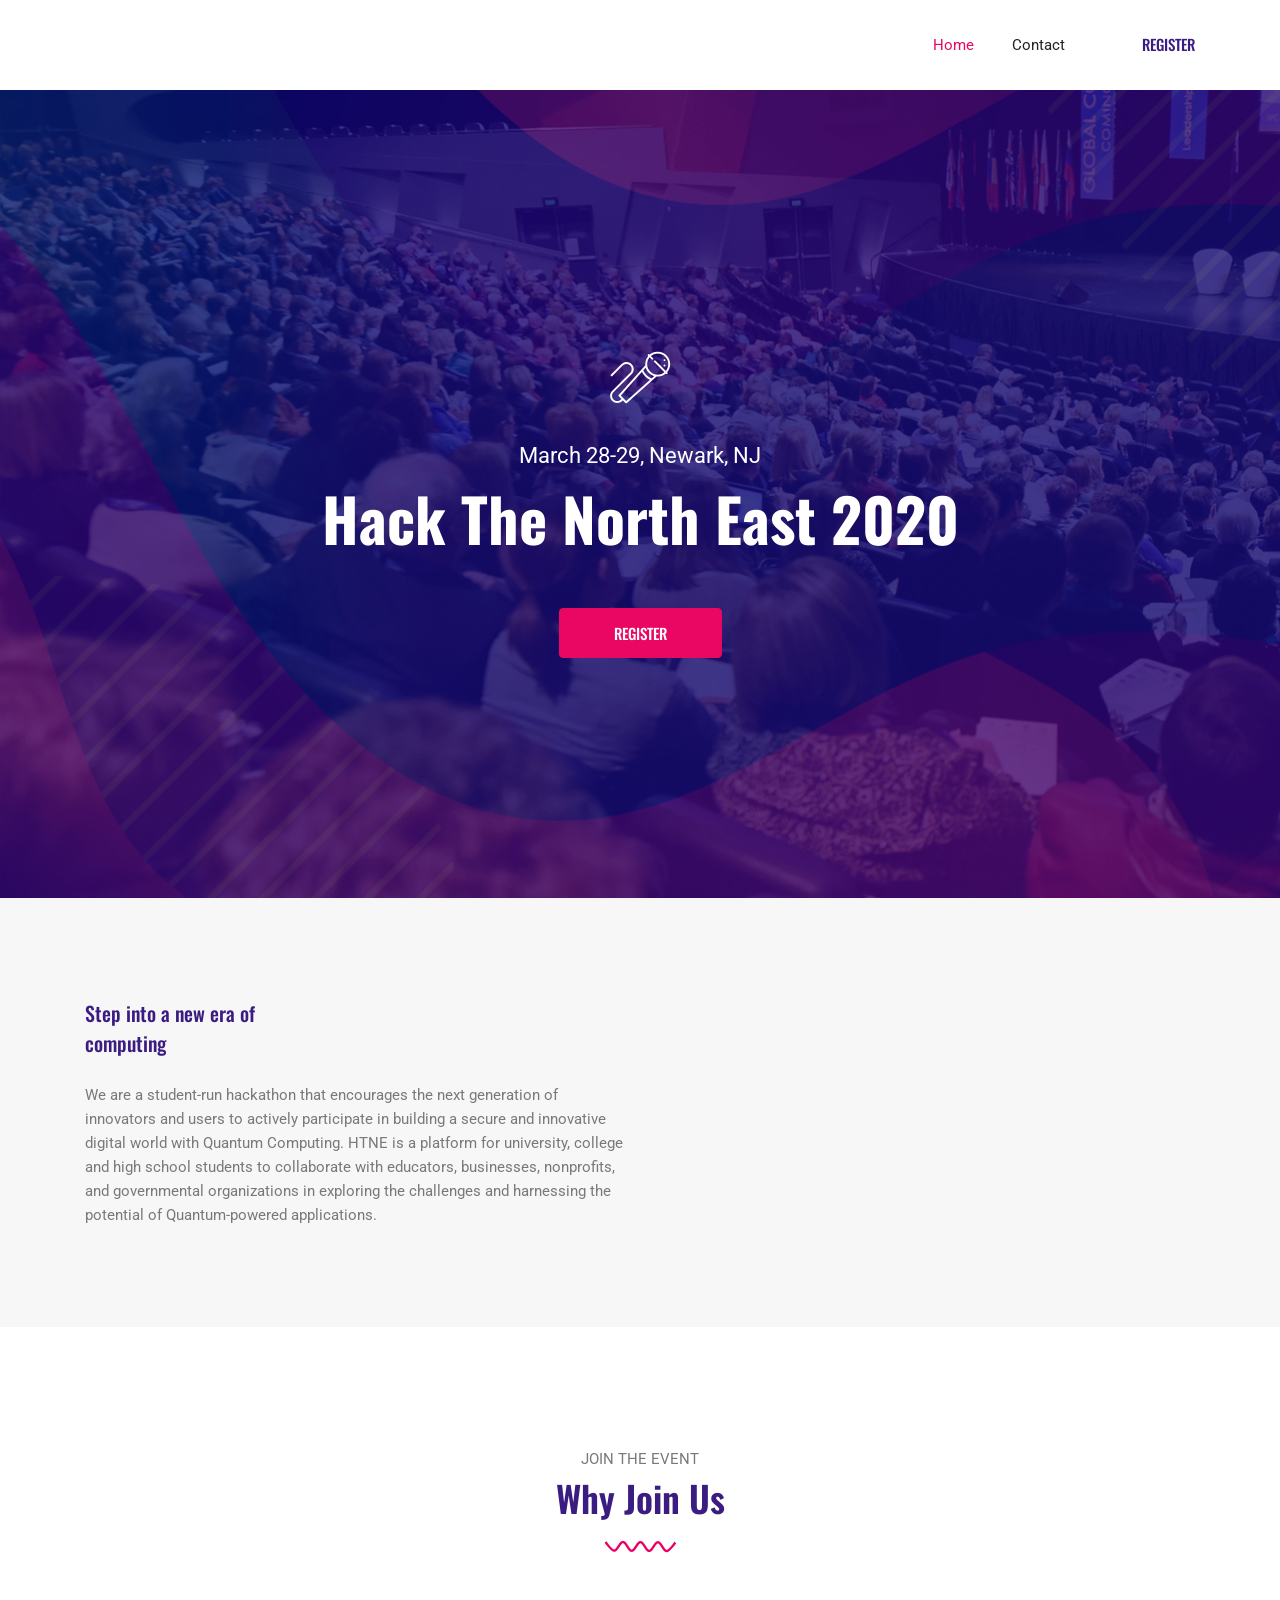
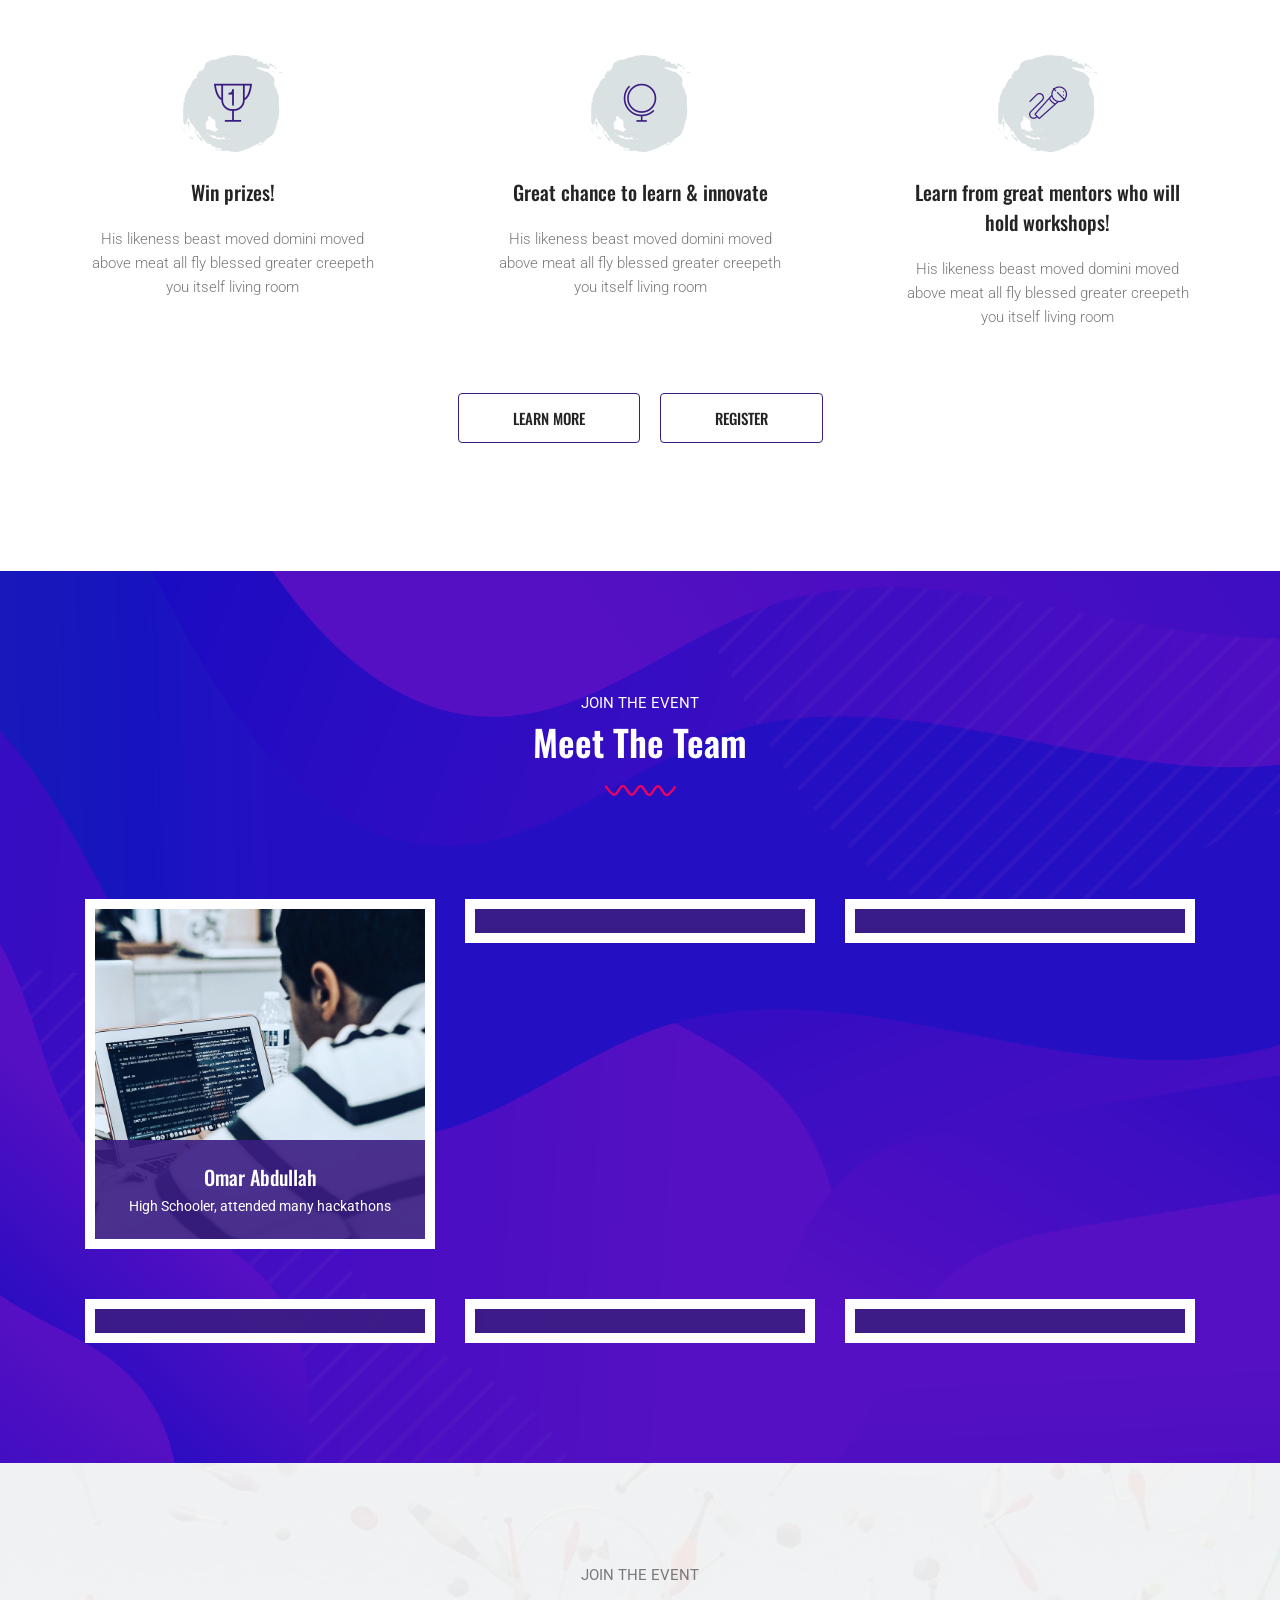
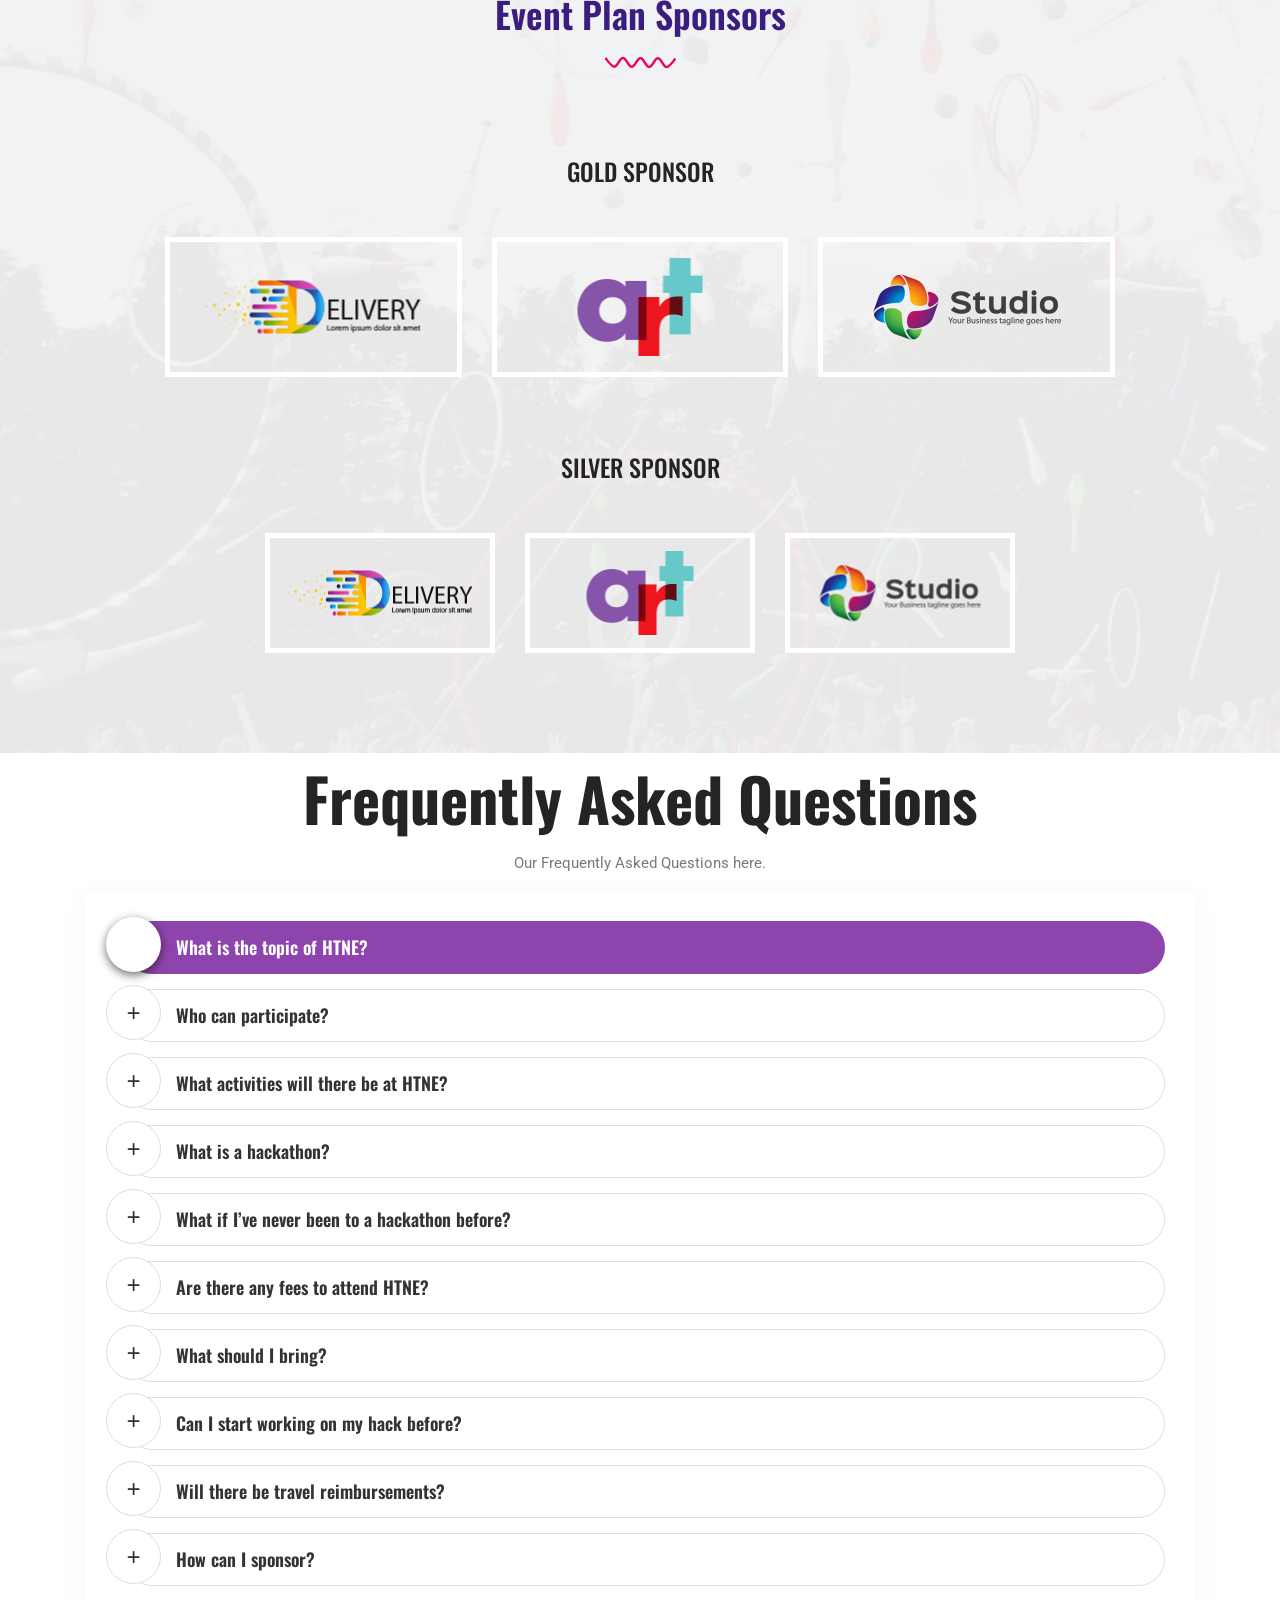
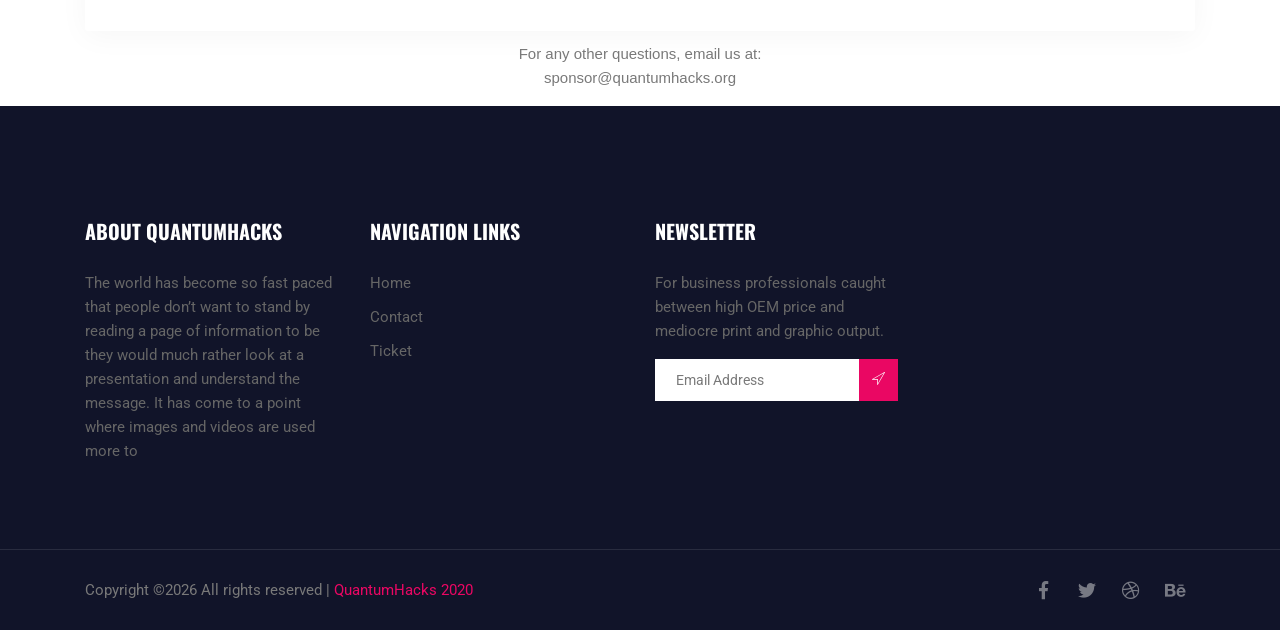
==== commit c0d9a2ed: "Before last update commit" ====
--- a/index.html
+++ b/index.html
@@ -5,8 +5,8 @@
   <meta charset="UTF-8">
   <meta name="viewport" content="width=device-width, initial-scale=1.0">
   <meta http-equiv="X-UA-Compatible" content="ie=edge">
-  <title>QuantumHacks - Home</title>
-  <link rel="icon" href="img/thething.png" type="image/png">
+  <title>HTNE - Home</title>
+  <!-- <link rel="icon" href="img/thething.png" type="image/png"> -->
 
   <link rel="stylesheet" href="vendors/bootstrap/bootstrap.min.css">
   <link rel="stylesheet" href="vendors/fontawesome/css/all.min.css">
@@ -140,7 +140,7 @@
     <div class="main_menu">
       <nav class="navbar navbar-expand-lg navbar-light">
         <div class="container box_1620">
-          <a class="navbar-brand logo_h" href="index.html"><img class="thelogo" src="img/thething.png" alt=""></a>
+        <!--  <a class="navbar-brand logo_h" href="index.html"><img class="thelogo" src="img/thething.png" alt=""></a> -->
           <button class="navbar-toggler" type="button" data-toggle="collapse" data-target="#navbarSupportedContent" aria-controls="navbarSupportedContent" aria-expanded="false" aria-label="Toggle navigation">
             <span class="icon-bar"></span>
             <span class="icon-bar"></span>
@@ -154,7 +154,7 @@
             </ul>
 
             <ul class="nav-right text-center text-lg-right py-4 py-lg-0">
-              <li><a href="ticket.html">Get Ticket</a></li>
+              <li><a href="ticket.html">Register</a></li>
             </ul>
           </div>
         </div>
@@ -169,9 +169,7 @@
     <div class="container text-center">
       <span class="hero-banner-icon"><i class="flaticon-sing"></i></span>
       <p>March 28-29, Newark, NJ</p>
-      <a href="https://www.njit.edu/" target="_blank">
-        <h1>QuantumHacks 2020</h1>
-      </a>
+        <h1>Hack The North East 2020</h1>
       <a class="button button-header" href="ticket.html">Register</a>
     </div>
   </section>
@@ -185,7 +183,7 @@
         <div class="col-lg-6 align-self-center mb-5 mb-lg-0">
           <div class="innovative-wrapper">
             <h3 class="primary-text">Step into a new era of <br class="d-none d-xl-block"> computing</h3>
-            <p>We are a student-run hackathon that encourages the next generation of innovators and users to actively participate in building a secure and innovative digital world with Quantum Computing. Quantum Hacks is a platform for university,
+            <p>We are a student-run hackathon that encourages the next generation of innovators and users to actively participate in building a secure and innovative digital world with Quantum Computing. HTNE is a platform for university,
               college and high school students to collaborate with educators, businesses, nonprofits, and governmental organizations in exploring the challenges and harnessing the potential of Quantum-powered applications.</p>
           </div>
         </div>
@@ -246,17 +244,17 @@
     <div class="container">
       <div class="section-intro section-intro-white text-center pb-98px">
         <p class="section-intro__title">Join the event</p>
-        <h2 class="primary-text">Meet The Judges</h2>
+        <h2 class="primary-text">Meet The Team</h2>
         <img src="img/home/section-style.png" alt="">
       </div>
 
       <div class="row">
         <div class="col-lg-4 col-sm-6 mb-4 mb-lg-0">
           <div class="card-speaker">
-            <img class="card-img rounded-0" src="img/home/speaker-1.png" alt="">
+            <img class="card-img rounded-0" src="img/web.jpeg" alt="">
             <div class="speaker-footer">
-              <h4>Jhon Leonar</h4>
-              <p>UX/UI Designer Microsoft</p>
+              <h4>Omar Abdullah</h4>
+              <p>High Schooler, attended many hackathons</p>
             </div>
             <div class="speaker-overlay">
               <ul class="speaker-social">
@@ -270,7 +268,7 @@
         </div>
         <div class="col-lg-4 col-sm-6 mb-4 mb-lg-0">
           <div class="card-speaker">
-            <img class="card-img rounded-0" src="img/home/speaker-2.png" alt="">
+            <img class="card-img rounded-0"  alt="">
             <div class="speaker-footer">
               <h4>Donald Markin</h4>
               <p>UX/UI Designer Microsoft</p>
@@ -287,7 +285,7 @@
         </div>
         <div class="col-lg-4 col-sm-6 mb-4 mb-lg-0">
           <div class="card-speaker">
-            <img class="card-img rounded-0" src="img/home/speaker-3.png" alt="">
+            <img class="card-img rounded-0"  alt="">
             <div class="speaker-footer">
               <h4>Donald Markin</h4>
               <p>UX/UI Designer Microsoft</p>
@@ -307,7 +305,7 @@
 
         <div class="col-lg-4 col-sm-6 mb-4 mb-lg-0">
           <div class="card-speaker">
-            <img class="card-img rounded-0" src="img/home/speaker-1.png" alt="">
+            <img class="card-img rounded-0"  alt="">
             <div class="speaker-footer">
               <h4>Donald Markin</h4>
               <p>UX/UI Designer Microsoft</p>
@@ -324,7 +322,7 @@
         </div>
         <div class="col-lg-4 col-sm-6 mb-4 mb-lg-0">
           <div class="card-speaker">
-            <img class="card-img rounded-0" src="img/home/speaker-2.png" alt="">
+            <img class="card-img rounded-0"  alt="">
             <div class="speaker-footer">
               <h4>Donald Markin</h4>
               <p>UX/UI Designer Microsoft</p>
@@ -341,7 +339,7 @@
         </div>
         <div class="col-lg-4 col-sm-6 mb-4 mb-lg-0">
           <div class="card-speaker">
-            <img class="card-img rounded-0" src="img/home/speaker-3.png" alt="">
+            <img class="card-img rounded-0"  alt="">
             <div class="speaker-footer">
               <h4>Jhon Leonar</h4>
               <p>UX/UI Designer Microsoft</p>
@@ -363,7 +361,7 @@
 
 
   <!--================ Schedule section Start =================-->
-  <section class="section-margin mb-5 pb-5">
+  <!--<section class="section-margin mb-5 pb-5">
     <div class="container">
       <div class="section-intro text-center pb-98px">
         <p class="section-intro__title">Join the event</p>
@@ -401,7 +399,7 @@
               </li>
             </ul>
 
-            <!-- Tab panes -->
+
             <div class="tab-content">
               <div id="day1" class="tab-pane">
 
@@ -420,7 +418,7 @@
                         <a class="schedule-title" href="#">
                           <h3>Workshop 1</h3>
                         </a>
-                        <p>For Quantum Hacks 2020, we’ve lined up a phenomenal set of experts in computing with academic and software backgrounds. Through workshops, talks, and panel discussions, participants will have a rare opportunity to develop
+                        <p>For HTNE 2020, we’ve lined up a phenomenal set of experts in computing with academic and software backgrounds. Through workshops, talks, and panel discussions, participants will have a rare opportunity to develop
                           their skills and learn more about Quantum Computing from some of the best in the field.</p>
                       </div>
                     </div>
@@ -442,7 +440,7 @@
                         <a class="schedule-title" href="#">
                           <h3>Workshop 1</h3>
                         </a>
-                        <p>For Quantum Hacks 2020, we’ve lined up a phenomenal set of experts in computing with academic and software backgrounds. Through workshops, talks, and panel discussions, participants will have a rare opportunity to develop
+                        <p>For HTNE 2020, we’ve lined up a phenomenal set of experts in computing with academic and software backgrounds. Through workshops, talks, and panel discussions, participants will have a rare opportunity to develop
                           their skills and learn more about Quantum Computing from some of the best in the field.</p>
                       </div>
                     </div>
@@ -467,7 +465,7 @@
                         <a class="schedule-title" href="#">
                           <h3>Workshop 1</h3>
                         </a>
-                        <p>For Quantum Hacks 2020, we’ve lined up a phenomenal set of experts in computing with academic and software backgrounds. Through workshops, talks, and panel discussions, participants will have a rare opportunity to develop
+                        <p>For HTNE 2020, we’ve lined up a phenomenal set of experts in computing with academic and software backgrounds. Through workshops, talks, and panel discussions, participants will have a rare opportunity to develop
                           their skills and learn more about Quantum Computing from some of the best in the field.</p>
                       </div>
                     </div>
@@ -489,7 +487,7 @@
                         <a class="schedule-title" href="#">
                           <h3>Workshop 1</h3>
                         </a>
-                        <p>For Quantum Hacks 2020, we’ve lined up a phenomenal set of experts in computing with academic and software backgrounds. Through workshops, talks, and panel discussions, participants will have a rare opportunity to develop
+                        <p>For HTNE 2020, we’ve lined up a phenomenal set of experts in computing with academic and software backgrounds. Through workshops, talks, and panel discussions, participants will have a rare opportunity to develop
                           their skills and learn more about Quantum Computing from some of the best in the field.</p>
                       </div>
                     </div>
@@ -511,7 +509,7 @@
                         <a class="schedule-title" href="#">
                           <h3>Workshop 1</h3>
                         </a>
-                        <p>For Quantum Hacks 2020, we’ve lined up a phenomenal set of experts in computing with academic and software backgrounds. Through workshops, talks, and panel discussions, participants will have a rare opportunity to develop
+                        <p>For HTNE 2020, we’ve lined up a phenomenal set of experts in computing with academic and software backgrounds. Through workshops, talks, and panel discussions, participants will have a rare opportunity to develop
                           their skills and learn more about Quantum Computing from some of the best in the field.</p>
                       </div>
                     </div>
@@ -535,7 +533,7 @@
                         <a class="schedule-title" href="#">
                           <h3>Workshop 1</h3>
                         </a>
-                        <p>For Quantum Hacks 2020, we’ve lined up a phenomenal set of experts in computing with academic and software backgrounds. Through workshops, talks, and panel discussions, participants will have a rare opportunity to develop
+                        <p>For HTNE 2020, we’ve lined up a phenomenal set of experts in computing with academic and software backgrounds. Through workshops, talks, and panel discussions, participants will have a rare opportunity to develop
                           their skills and learn more about Quantum Computing from some of the best in the field.</p>
                       </div>
                     </div>
@@ -557,7 +555,7 @@
                         <a class="schedule-title" href="#">
                           <h3>Workshop 1</h3>
                         </a>
-                        <p>For Quantum Hacks 2020, we’ve lined up a phenomenal set of experts in computing with academic and software backgrounds. Through workshops, talks, and panel discussions, participants will have a rare opportunity to develop
+                        <p>For HTNE 2020, we’ve lined up a phenomenal set of experts in computing with academic and software backgrounds. Through workshops, talks, and panel discussions, participants will have a rare opportunity to develop
                           their skills and learn more about Quantum Computing from some of the best in the field.</p>
                       </div>
                     </div>
@@ -579,7 +577,7 @@
                         <a class="schedule-title" href="#">
                           <h3>Workshop 1</h3>
                         </a>
-                        <p>For Quantum Hacks 2020, we’ve lined up a phenomenal set of experts in computing with academic and software backgrounds. Through workshops, talks, and panel discussions, participants will have a rare opportunity to develop
+                        <p>For HTNE 2020, we’ve lined up a phenomenal set of experts in computing with academic and software backgrounds. Through workshops, talks, and panel discussions, participants will have a rare opportunity to develop
                           their skills and learn more about Quantum Computing from some of the best in the field.</p>
                       </div>
                     </div>
@@ -602,7 +600,7 @@
                         <a class="schedule-title" href="#">
                           <h3>Workshop 1</h3>
                         </a>
-                        <p>For Quantum Hacks 2020, we’ve lined up a phenomenal set of experts in computing with academic and software backgrounds. Through workshops, talks, and panel discussions, participants will have a rare opportunity to develop
+                        <p>For HTNE 2020, we’ve lined up a phenomenal set of experts in computing with academic and software backgrounds. Through workshops, talks, and panel discussions, participants will have a rare opportunity to develop
                           their skills and learn more about Quantum Computing from some of the best in the field.</p>
                       </div>
                     </div>
@@ -624,7 +622,7 @@
                         <a class="schedule-title" href="#">
                           <h3>Workshop 1</h3>
                         </a>
-                        <p>For Quantum Hacks 2020, we’ve lined up a phenomenal set of experts in computing with academic and software backgrounds. Through workshops, talks, and panel discussions, participants will have a rare opportunity to develop
+                        <p>For HTNE 2020, we’ve lined up a phenomenal set of experts in computing with academic and software backgrounds. Through workshops, talks, and panel discussions, participants will have a rare opportunity to develop
                           their skills and learn more about Quantum Computing from some of the best in the field.</p>
                       </div>
                     </div>
@@ -646,7 +644,7 @@
                         <a class="schedule-title" href="#">
                           <h3>Workshop 1</h3>
                         </a>
-                        <p>For Quantum Hacks 2020, we’ve lined up a phenomenal set of experts in computing with academic and software backgrounds. Through workshops, talks, and panel discussions, participants will have a rare opportunity to develop
+                        <p>For HTNE 2020, we’ve lined up a phenomenal set of experts in computing with academic and software backgrounds. Through workshops, talks, and panel discussions, participants will have a rare opportunity to develop
                           their skills and learn more about Quantum Computing from some of the best in the field.</p>
                       </div>
                     </div>
@@ -668,7 +666,7 @@
                         <a class="schedule-title" href="#">
                           <h3>Workshop 1</h3>
                         </a>
-                        <p>For Quantum Hacks 2020, we’ve lined up a phenomenal set of experts in computing with academic and software backgrounds. Through workshops, talks, and panel discussions, participants will have a rare opportunity to develop
+                        <p>For HTNE 2020, we’ve lined up a phenomenal set of experts in computing with academic and software backgrounds. Through workshops, talks, and panel discussions, participants will have a rare opportunity to develop
                           their skills and learn more about Quantum Computing from some of the best in the field.</p>
                       </div>
                     </div>
@@ -680,7 +678,7 @@
         </div>
       </div>
     </div>
-  </section>
+  </section> -->
   <!--================ Schedule section End =================-->
 
 
@@ -769,13 +767,13 @@
             <div class="panel-heading" role="tab" id="headingOne">
               <h4 class="panel-title">
                 <a role="button" data-toggle="collapse" data-parent="#accordion" href="#collapseOne" aria-expanded="true" aria-controls="collapseOne">
-                  What is the topic of Quantum Hacks?
+                  What is the topic of HTNE?
                 </a>
               </h4>
             </div>
             <div id="collapseOne" class="panel-collapse collapse in" role="tabpanel" aria-labelledby="headingOne">
               <div class="panel-body">
-                <p>At QuantumHacks 2019, we’re asking you this question: “How can we prepare for the quantum era?” Working alongside teammates, you’ll create solutions that respond to this challenge. Whether this means designing technology that cares
+                <p>At HTNE 2019, we’re asking you this question: “How can we prepare for the quantum era?” Working alongside teammates, you’ll create solutions that respond to this challenge. Whether this means designing technology that cares
                   about privacy, creating regulations and policies that protect personal data, or exploring new horizons with the power of quantum, the path you take is up to you!
                 </p>
               </div>
@@ -799,7 +797,7 @@
             <div class="panel-heading" role="tab" id="headingThree">
               <h4 class="panel-title">
                 <a class="collapsed" role="button" data-toggle="collapse" data-parent="#accordion" href="#collapseThree" aria-expanded="false" aria-controls="collapseThree">
-                  What activities will there be at Quantum Hacks?
+                  What activities will there be at HTNE?
                 </a>
               </h4>
             </div>
@@ -835,7 +833,7 @@
             </div>
             <div id="collapseFive" class="panel-collapse collapse" role="tabpanel" aria-labelledby="headingFive">
               <div class="panel-body">
-                <p>No matter what your skills are, we can use your help in responding to the central challenge of Quantum Hacks: “How can we build a digital future that is Quantum ready?” We believe that solutions are better when they integrate
+                <p>No matter what your skills are, we can use your help in responding to the central challenge of HTNE: “How can we build a digital future that is Quantum ready?” We believe that solutions are better when they integrate
                   diverse ways of thinking. There will be many opportunities to learn new skills or ideas at workshops and from the people around you. We’ll also be holding team-building events where you can meet new people. Just come eager to learn
                   and share your own knowledge!</p>
               </div>
@@ -845,7 +843,7 @@
             <div class="panel-heading" role="tab" id="headingSix">
               <h4 class="panel-title">
                 <a class="collapsed" role="button" data-toggle="collapse" data-parent="#accordion" href="#collapseSix" aria-expanded="false" aria-controls="collapseSix">
-                  Are there any fees to attend Quantum Hacks?
+                  Are there any fees to attend HTNE?
                 </a>
               </h4>
             </div>
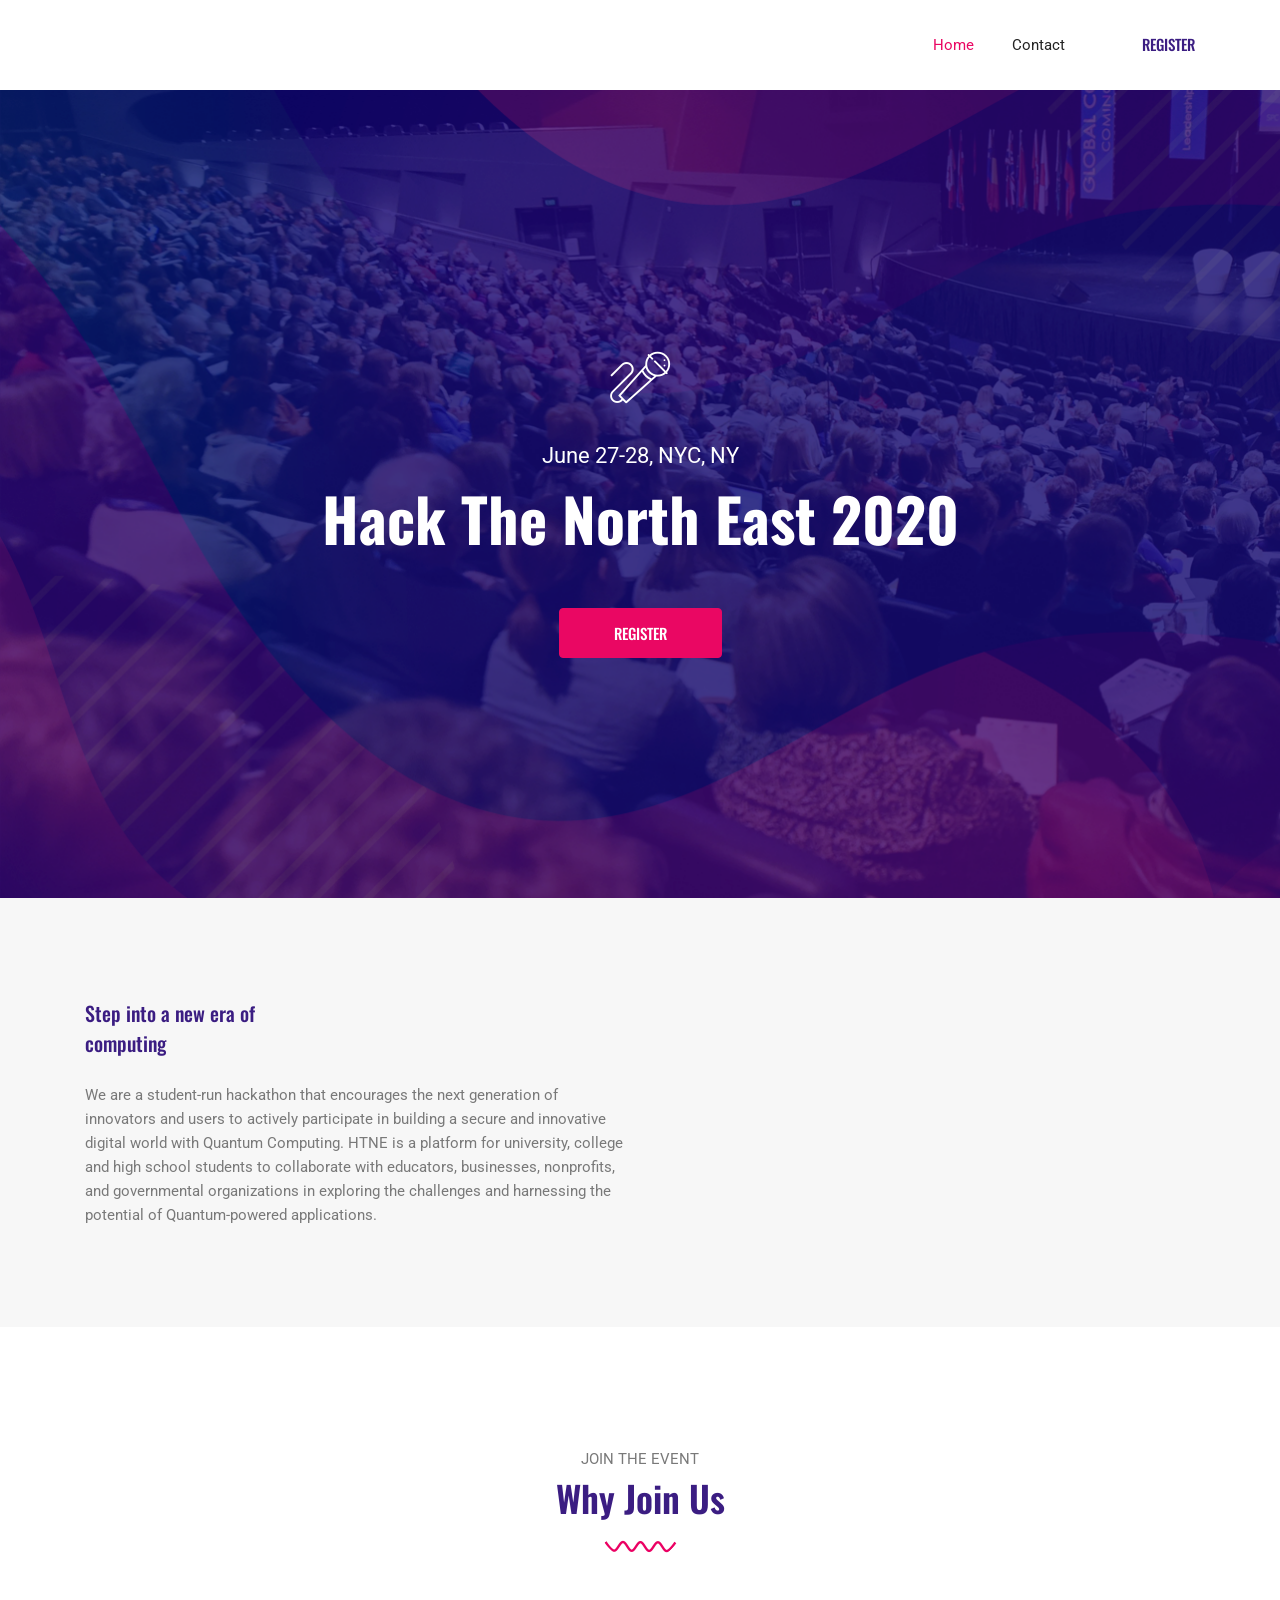
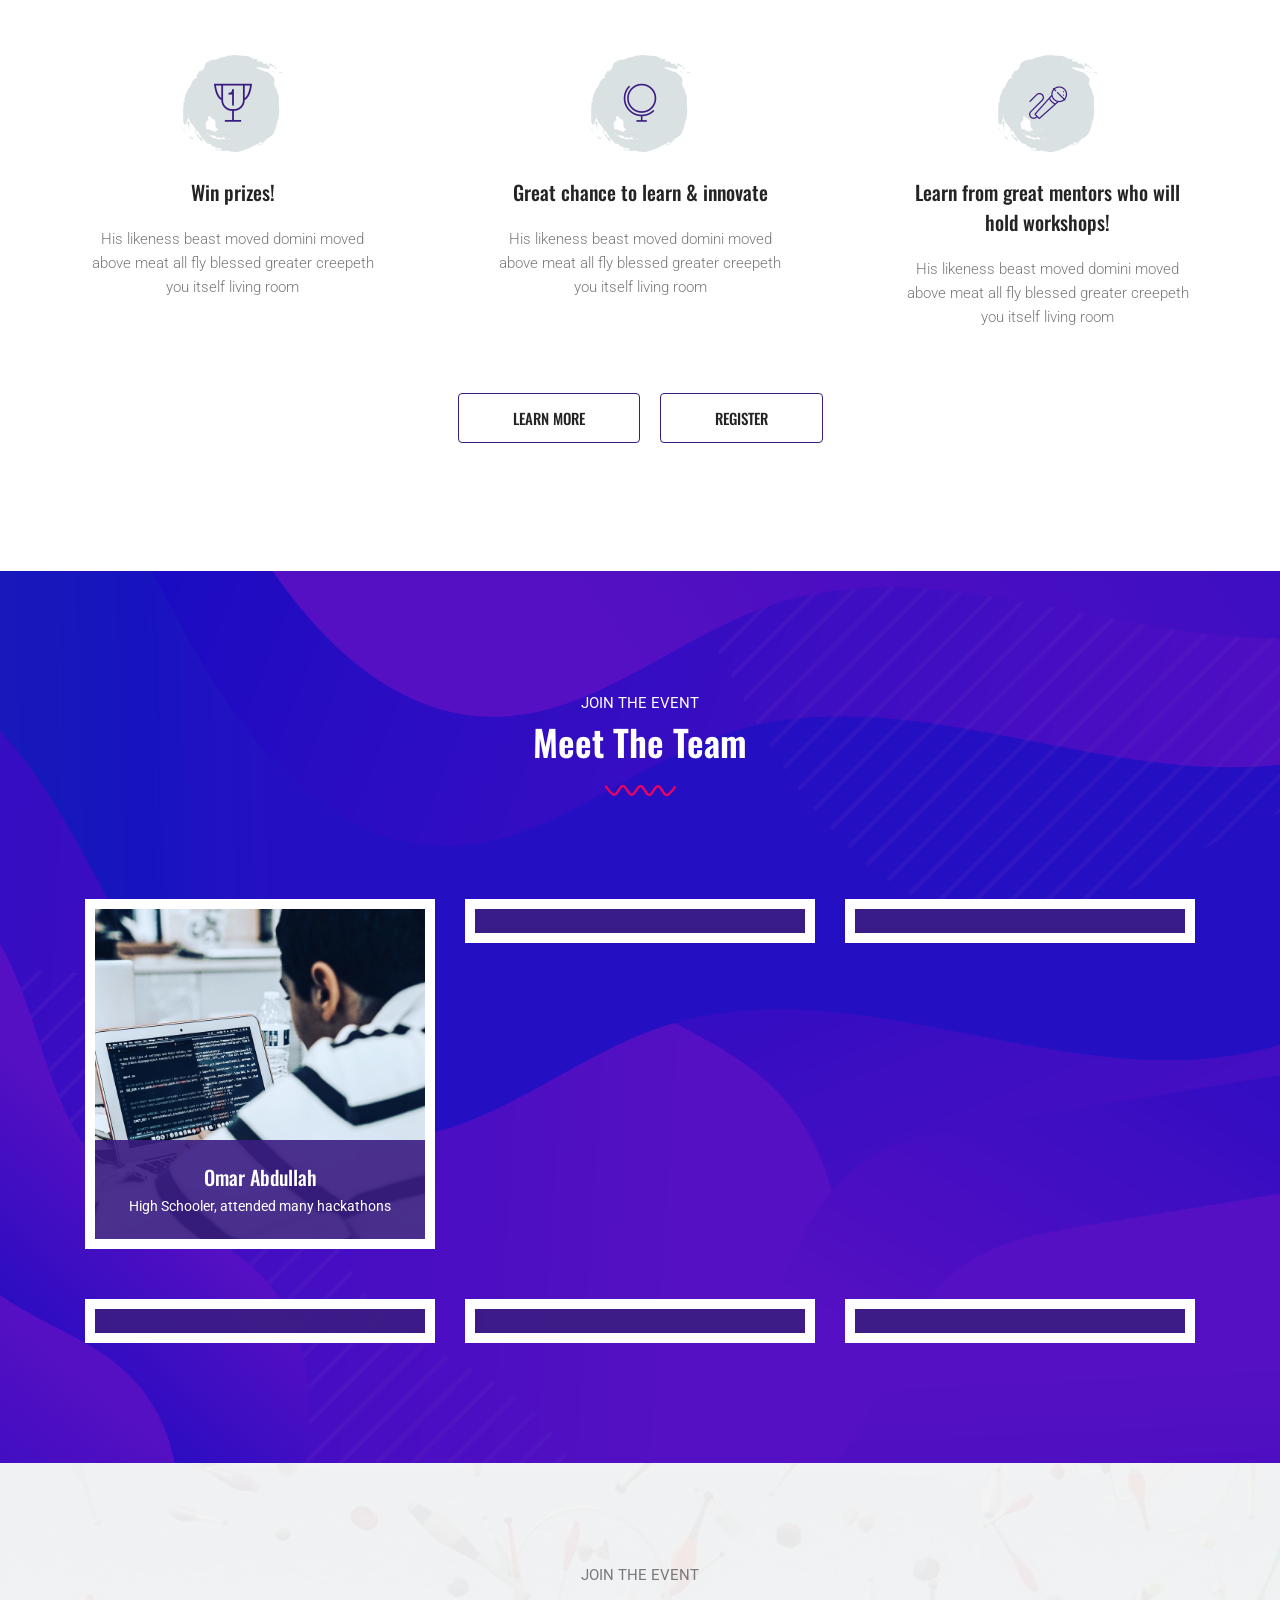
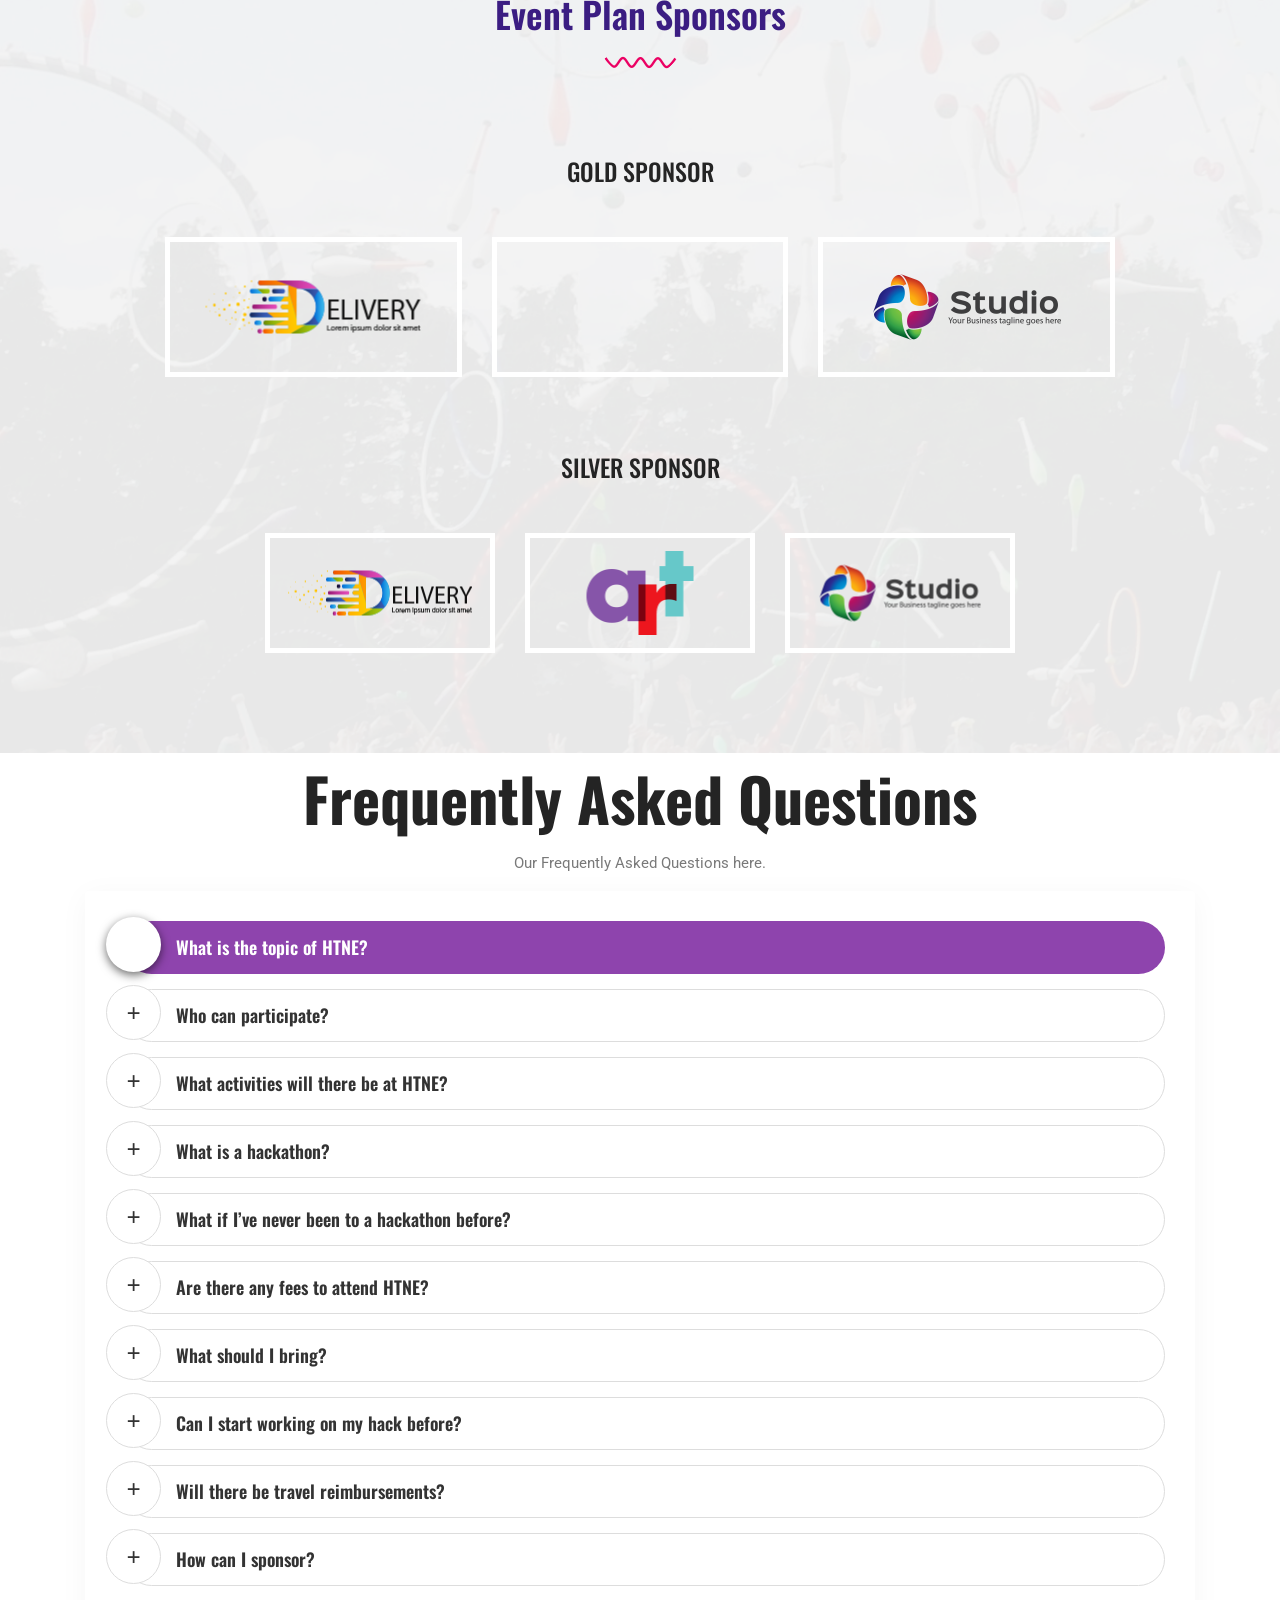
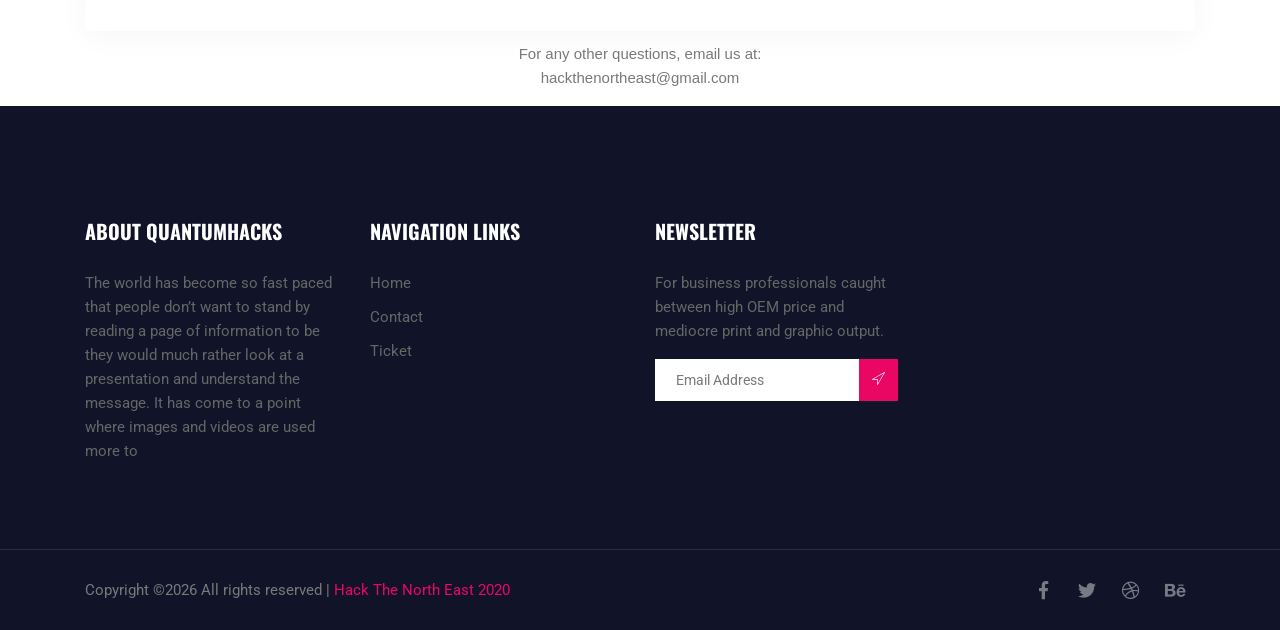
==== commit c1b99a3a: "before update" ====
--- a/index.html
+++ b/index.html
@@ -168,7 +168,7 @@
   <section class="hero-banner">
     <div class="container text-center">
       <span class="hero-banner-icon"><i class="flaticon-sing"></i></span>
-      <p>March 28-29, Newark, NJ</p>
+      <p>June 27-28, NYC, NY</p>
         <h1>Hack The North East 2020</h1>
       <a class="button button-header" href="ticket.html">Register</a>
     </div>
@@ -707,7 +707,7 @@
 
           <div class="col-sm-6 col-lg-4 mb-3 mb-lg-0">
             <div class="sponsor-single">
-              <img class="img-fluid" src="img/home/sponsor2.png" alt="">
+              <img class="img-fluid" src="https://cdn-images-1.medium.com/fit/t/1600/480/1*ztLEYnXfRmyfTvfkpND6dQ.png" alt="">
             </div>
           </div>
 
@@ -907,13 +907,13 @@
             </div>
             <div id="collapseTen" class="panel-collapse collapse" role="tabpanel" aria-labelledby="headingTen">
               <div class="panel-body">
-                <p>You can find more information about sponsoring QuantumHacks in our sponsorship package or email us at:<br>sponsor@quantumhacks.org
+                <p>You can find more information about sponsoring QuantumHacks in our sponsorship package or email us at:<br>hackthenortheast@gmail.com
                 </p>
               </div>
             </div>
           </div>
         </div>
-        <p id="themail">For any other questions, email us at:<br>sponsor@quantumhacks.org</p>
+        <p id="themail">For any other questions, email us at:<br>hackthenortheast@gmail.com</p>
       </div>
       <!--- END COL -->
     </div>
@@ -975,7 +975,7 @@
             <!-- Link back to Colorlib can't be removed. Template is licensed under CC BY 3.0. -->
             Copyright &copy;<script>
               document.write(new Date().getFullYear());
-            </script> All rights reserved | <a href="index.html" target="_blank">QuantumHacks 2020</a>
+            </script> All rights reserved | <a href="index.html" target="_blank">Hack The North East 2020</a>
             <!-- Link back to Colorlib can't be removed. Template is licensed under CC BY 3.0. -->
           </p>
           <div class="col-lg-4 col-sm-12 footer-social text-center text-lg-right">
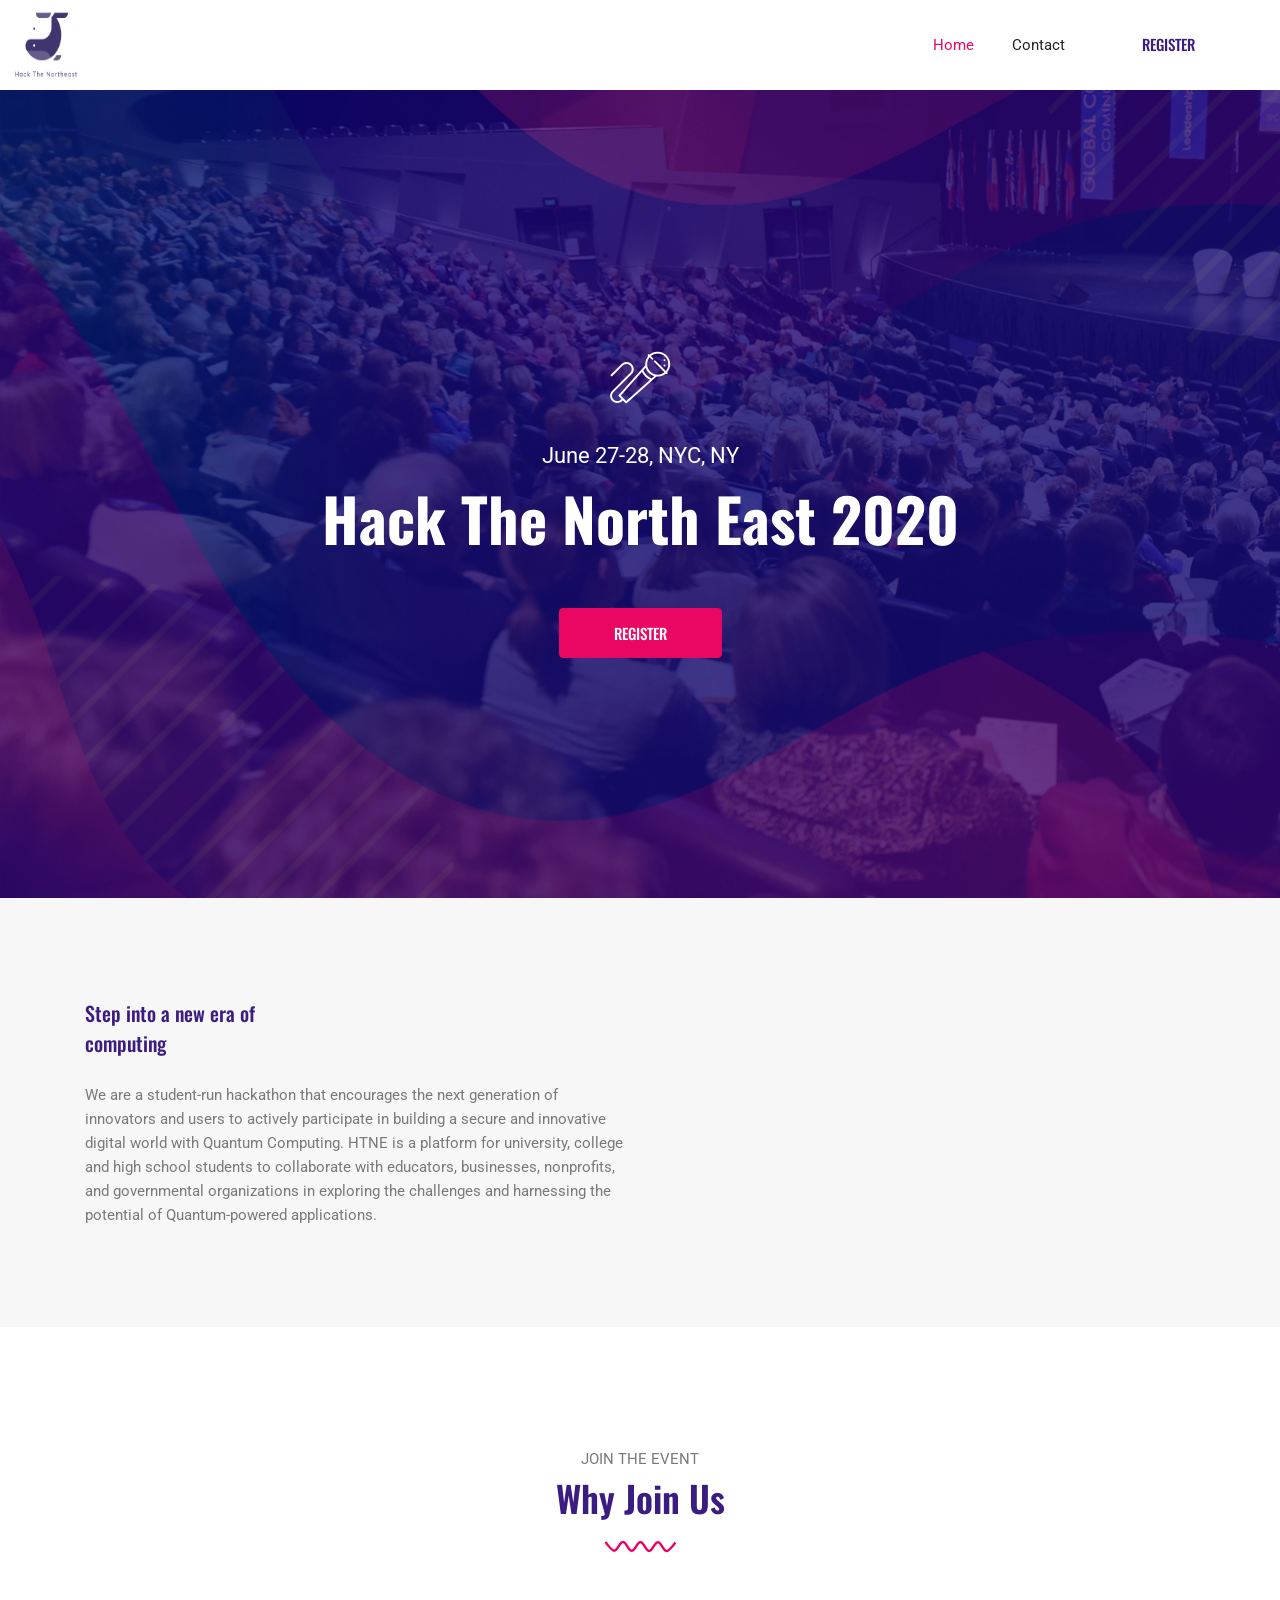
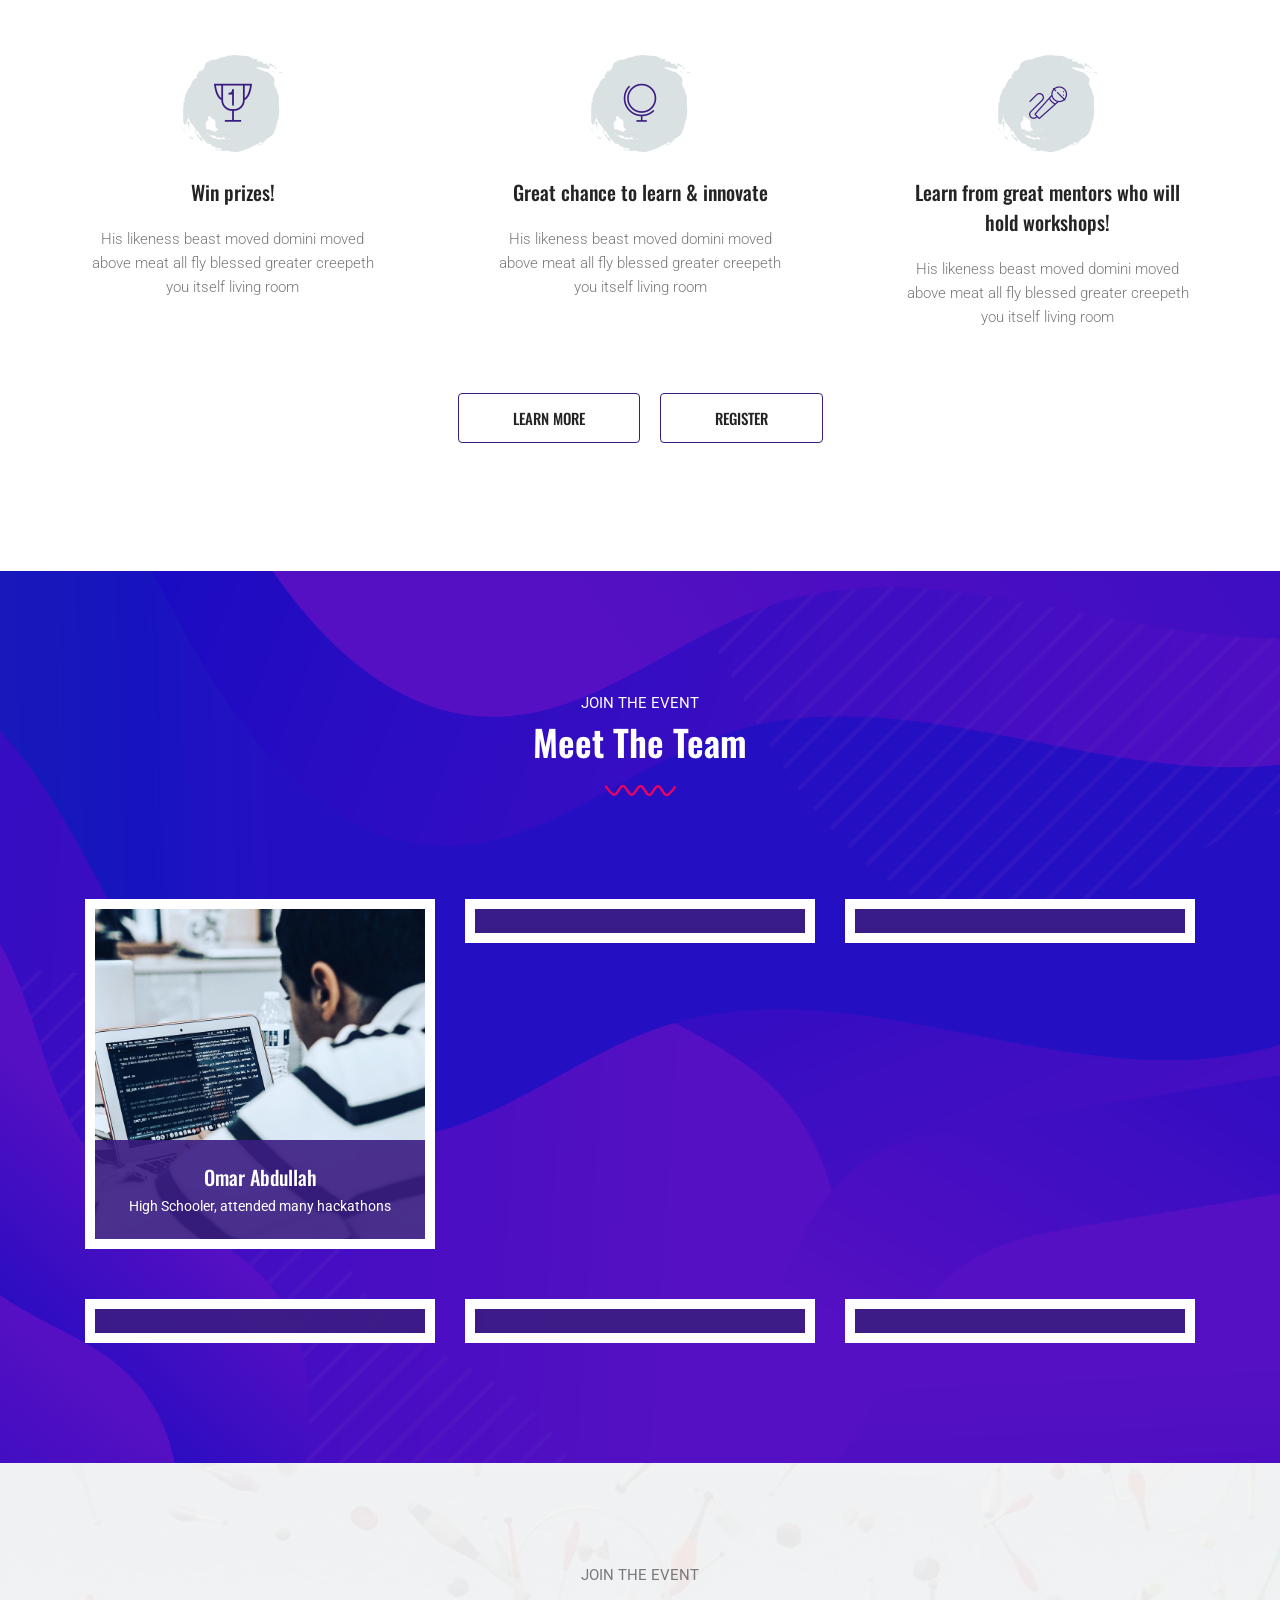
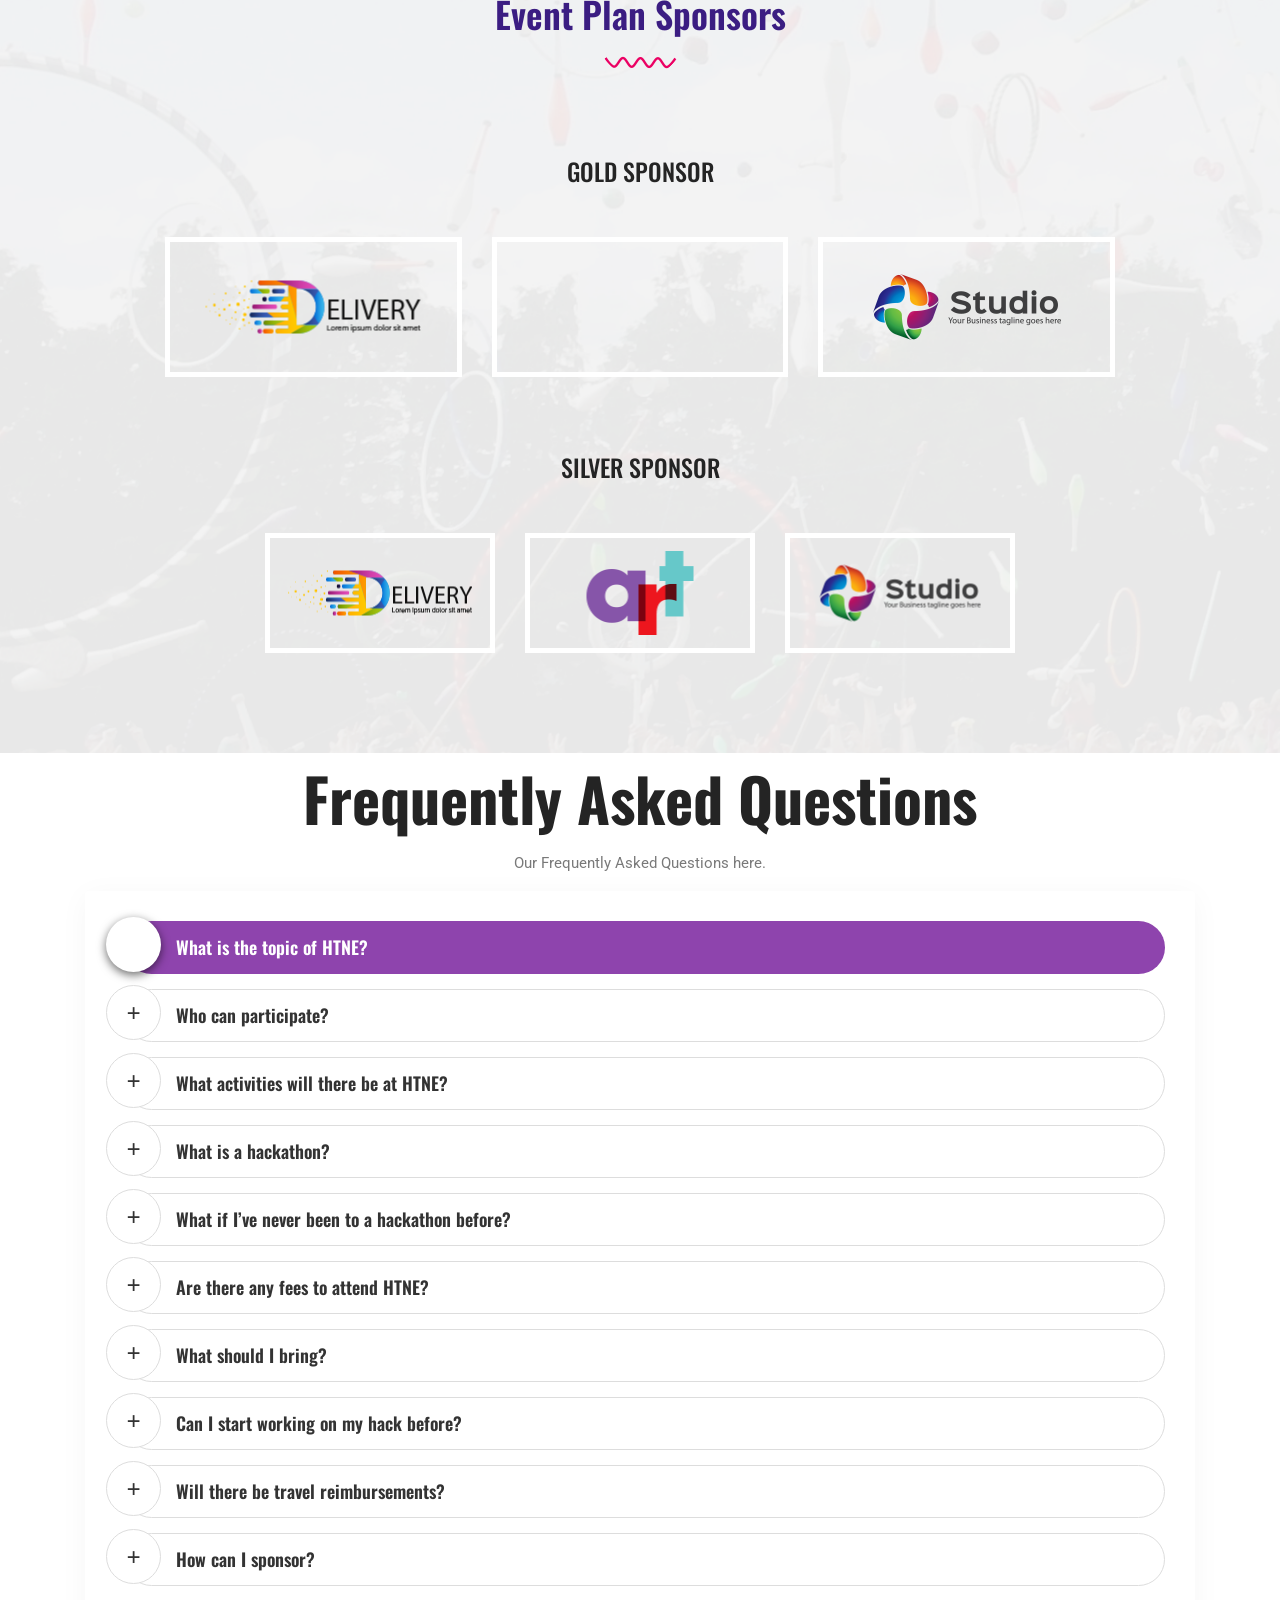
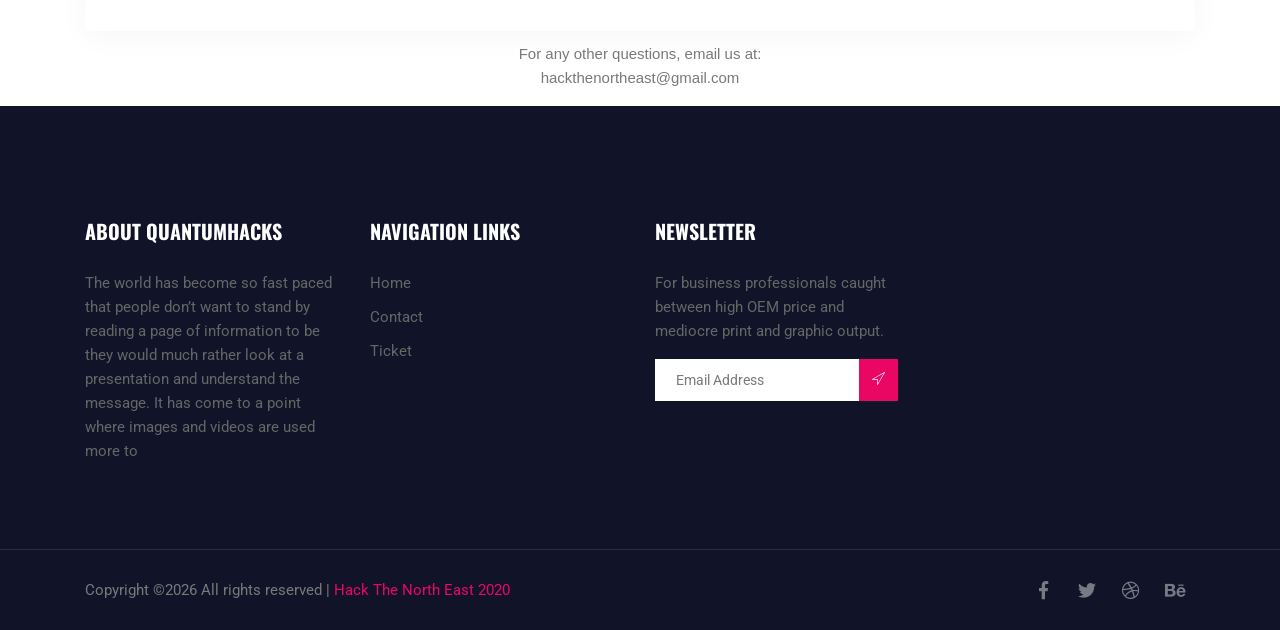
==== commit 2194864a: "before last update" ====
--- a/index.html
+++ b/index.html
@@ -111,6 +111,11 @@
       border-left: 1px dashed #8c8c8c;
       padding-left: 25px;
     }
+    img.thelogo {
+      width: 7%;
+      position: relative;
+      right: 87%;
+    }
   </style>
   <script type="text/javascript">
     (function($) {
@@ -149,6 +154,7 @@
 
           <div class="collapse navbar-collapse offset" id="navbarSupportedContent">
             <ul class="nav navbar-nav menu_nav justify-content-end">
+              <img class="thelogo" src="img/logo.png" alt="">
               <li class="nav-item active"><a class="nav-link" href="index.html">Home</a></li>
               <li class="nav-item"><a class="nav-link" href="contact.html">Contact</a></li>
             </ul>
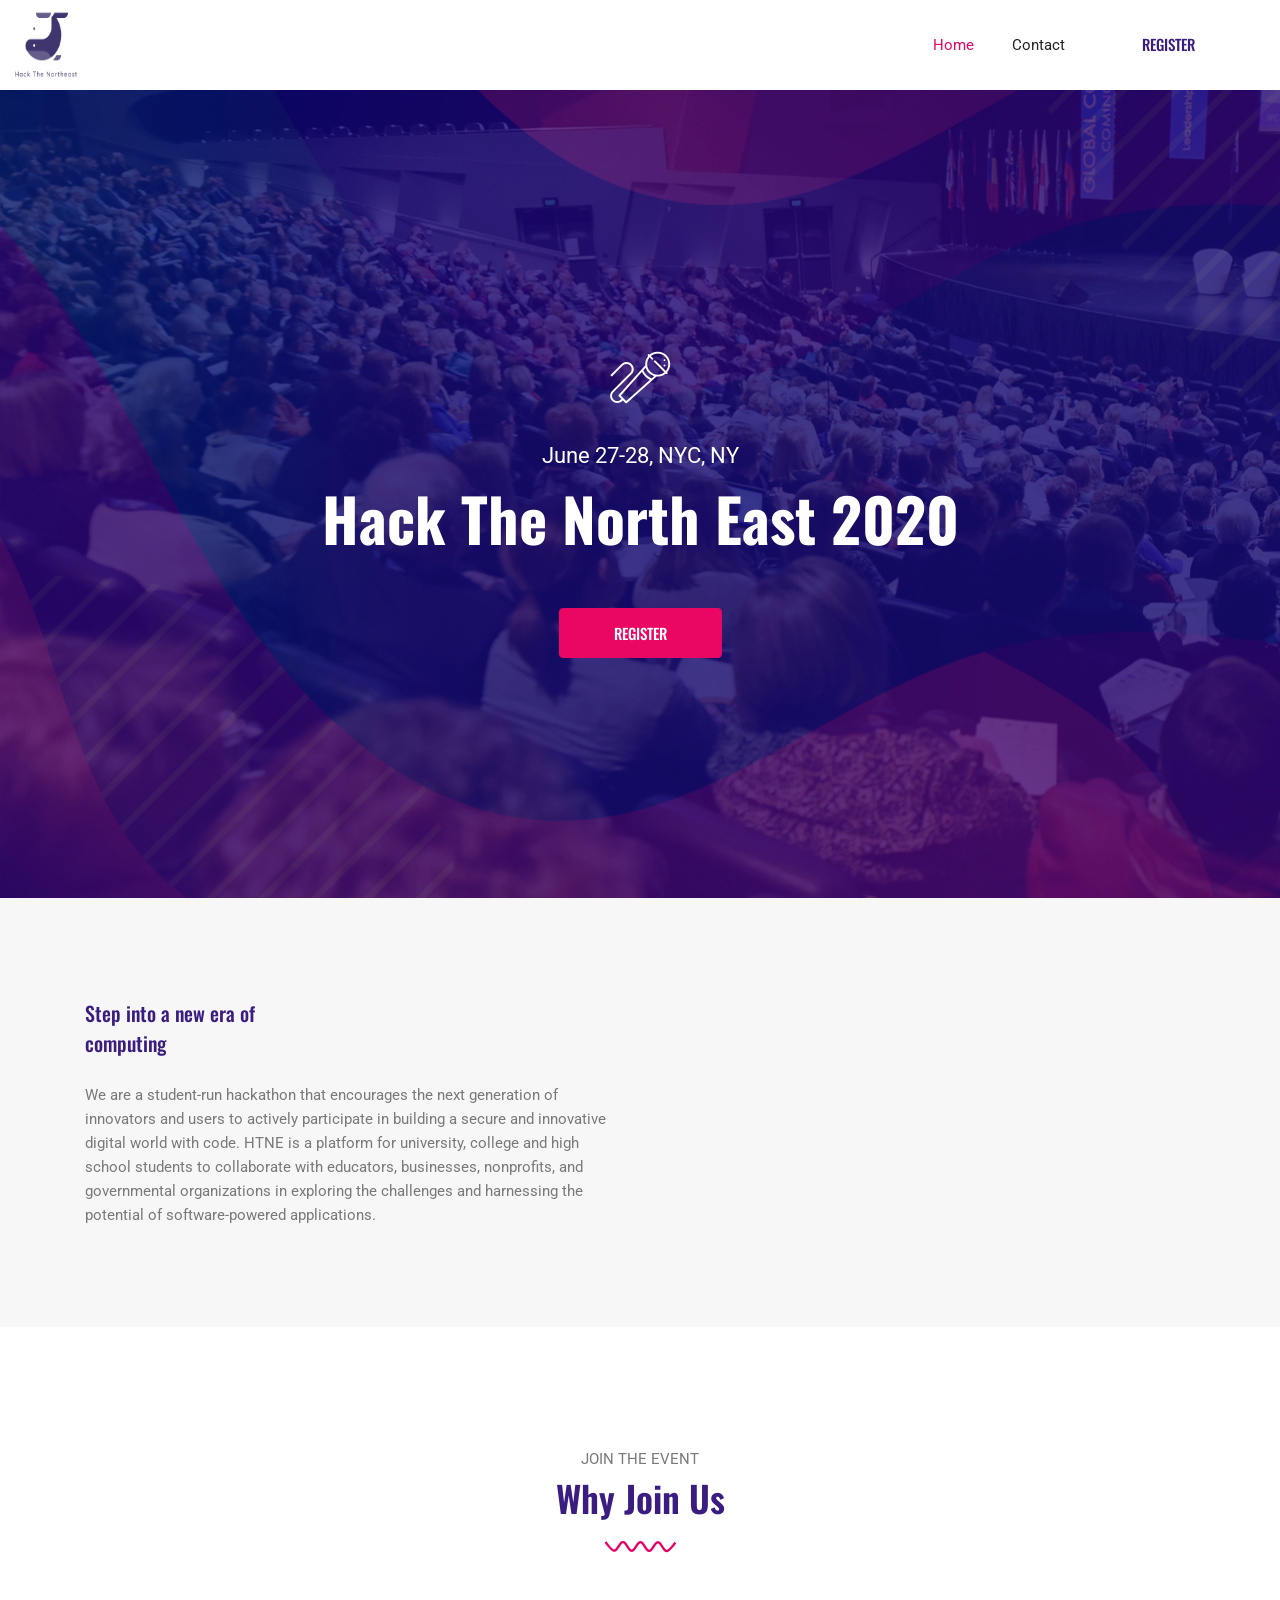
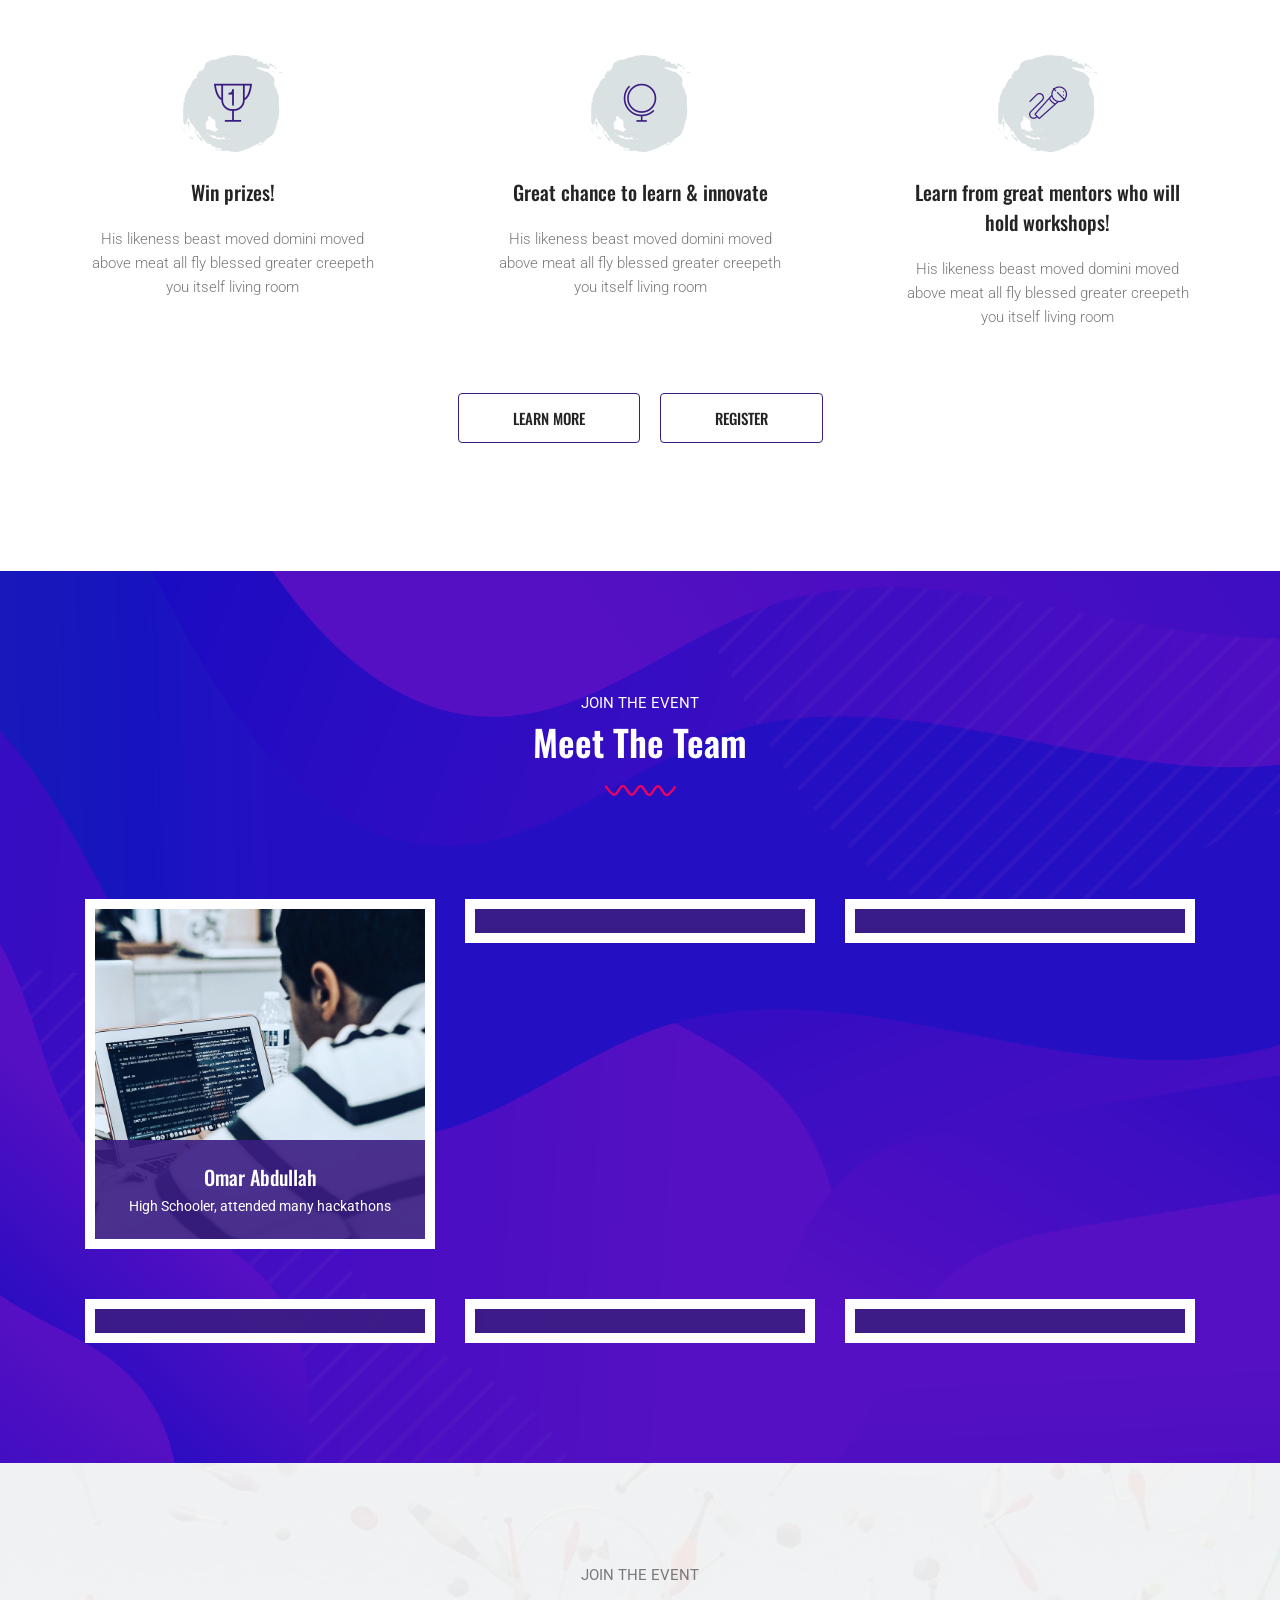
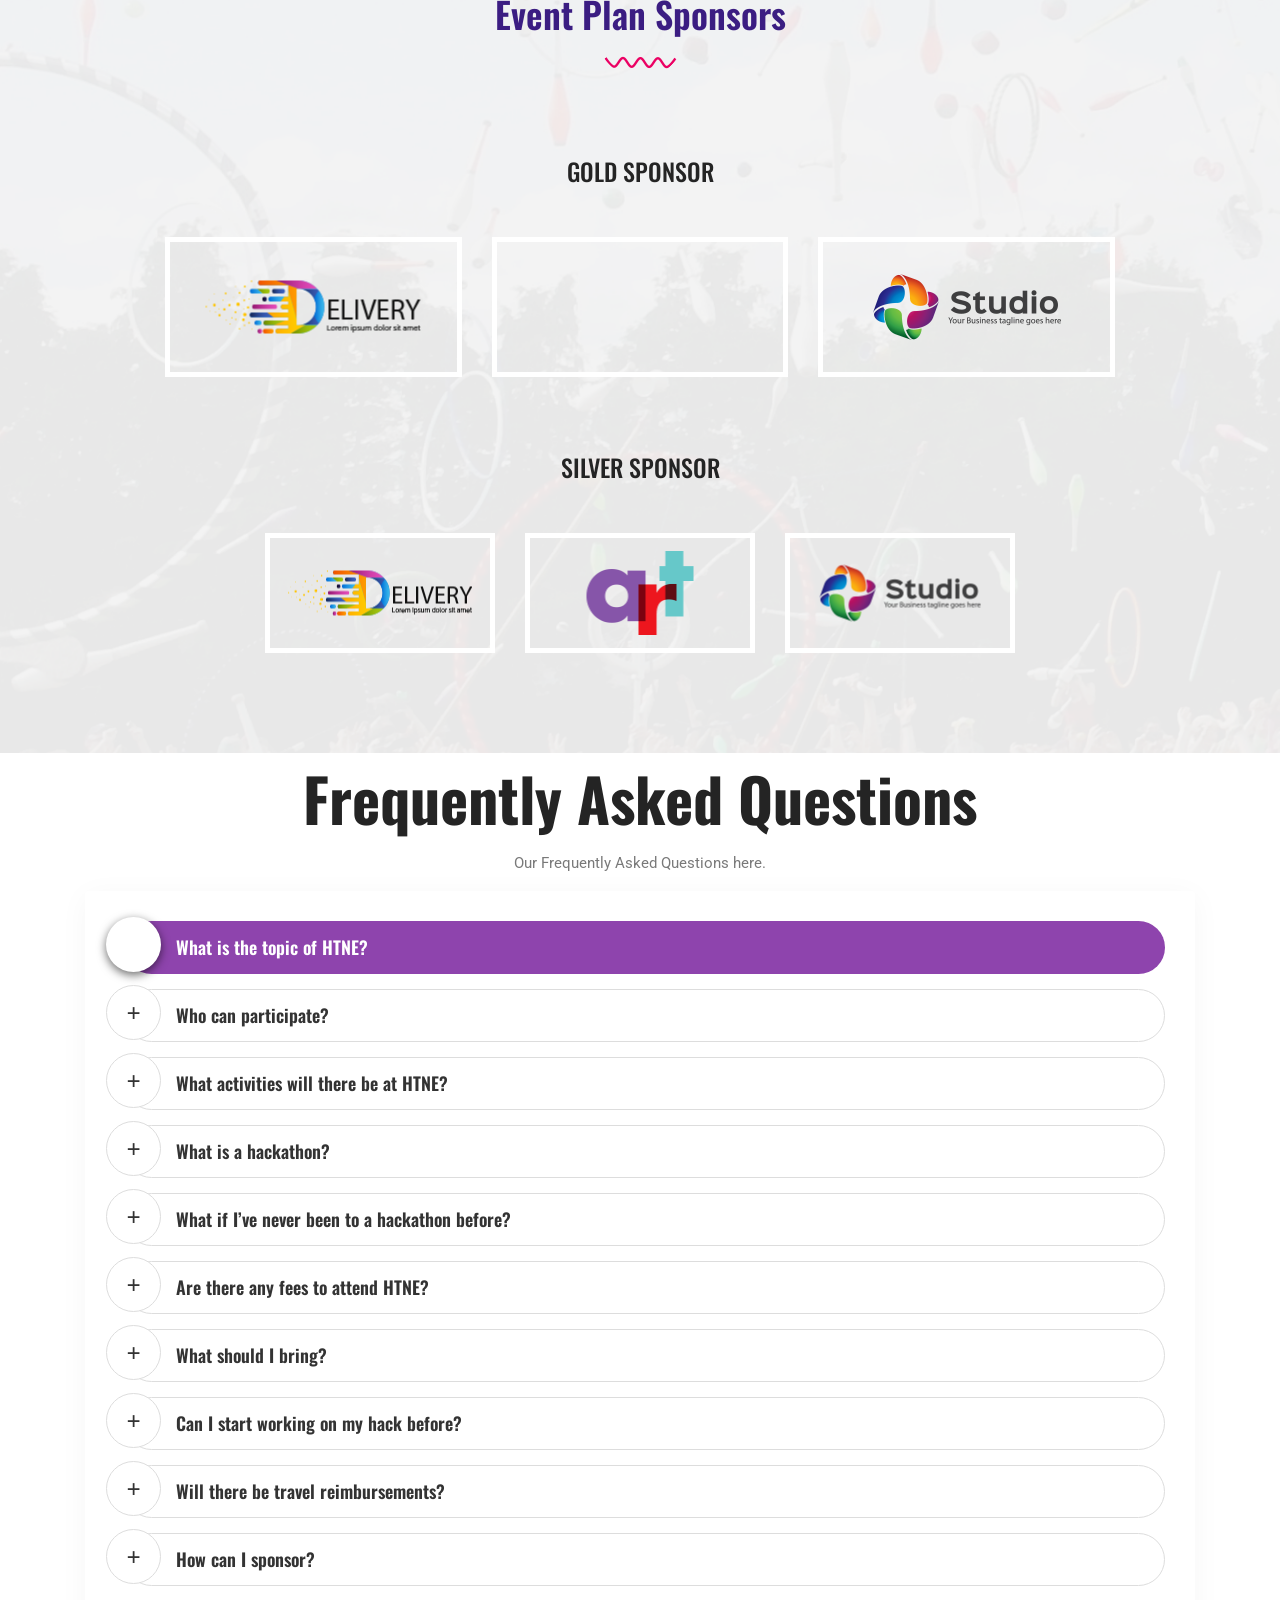
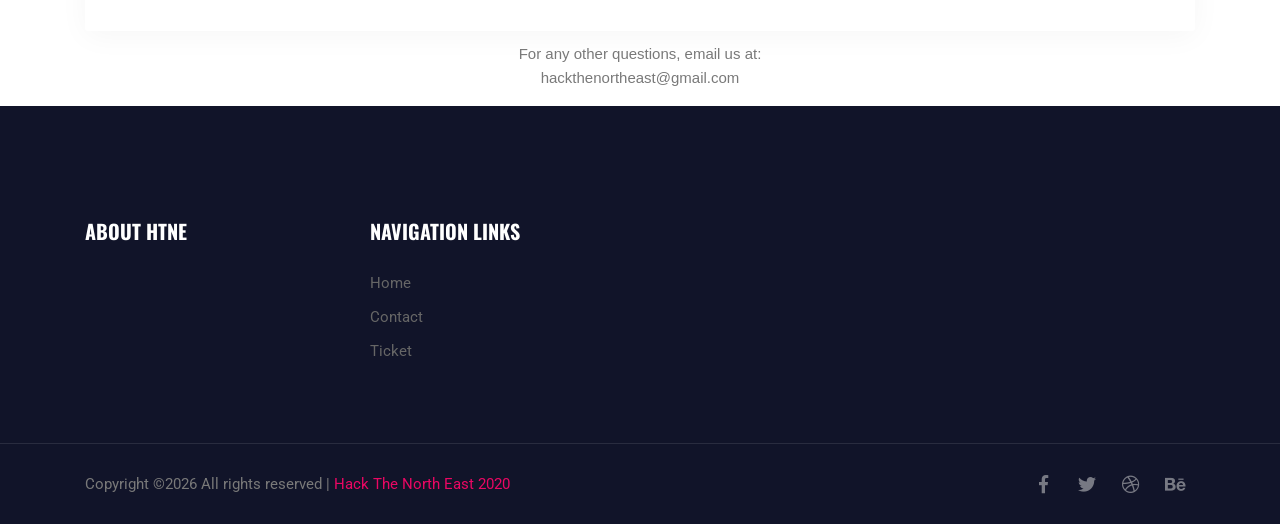
==== commit 60096bba: "before the last last update" ====
--- a/index.html
+++ b/index.html
@@ -189,8 +189,8 @@
         <div class="col-lg-6 align-self-center mb-5 mb-lg-0">
           <div class="innovative-wrapper">
             <h3 class="primary-text">Step into a new era of <br class="d-none d-xl-block"> computing</h3>
-            <p>We are a student-run hackathon that encourages the next generation of innovators and users to actively participate in building a secure and innovative digital world with Quantum Computing. HTNE is a platform for university,
-              college and high school students to collaborate with educators, businesses, nonprofits, and governmental organizations in exploring the challenges and harnessing the potential of Quantum-powered applications.</p>
+            <p>We are a student-run hackathon that encourages the next generation of innovators and users to actively participate in building a secure and innovative digital world with code. HTNE is a platform for university,
+              college and high school students to collaborate with educators, businesses, nonprofits, and governmental organizations in exploring the challenges and harnessing the potential of software-powered applications.</p>
           </div>
         </div>
       </div>
@@ -779,8 +779,8 @@
             </div>
             <div id="collapseOne" class="panel-collapse collapse in" role="tabpanel" aria-labelledby="headingOne">
               <div class="panel-body">
-                <p>At HTNE 2019, we’re asking you this question: “How can we prepare for the quantum era?” Working alongside teammates, you’ll create solutions that respond to this challenge. Whether this means designing technology that cares
-                  about privacy, creating regulations and policies that protect personal data, or exploring new horizons with the power of quantum, the path you take is up to you!
+                <p>At HTNE 2019, we’re asking you this question: “How can we prepare for the software era?” Working alongside teammates, you’ll create solutions that respond to this challenge. Whether this means designing technology that cares
+                  about privacy, creating regulations and policies that protect personal data, or exploring new horizons with the power of code, the path you take is up to you!
                 </p>
               </div>
             </div>
@@ -809,7 +809,7 @@
             </div>
             <div id="collapseThree" class="panel-collapse collapse" role="tabpanel" aria-labelledby="headingThree">
               <div class="panel-body">
-                <p>In addition to hacking, there will be workshops and panels with leaders in the field of quantum computing, opportunities to meet with sponsors, and other fun activities throughout the weekend. QuantumHacks is much more than a
+                <p>In addition to hacking, there will be workshops and panels with leaders in the field of software engineering, opportunities to meet with sponsors, and other fun activities throughout the weekend. HTNE is much more than a
                   hackathon—it’s a place for you to learn from and connect with industry leaders, innovators, and other like-minded people, all while exploring the potential of creating technology that benefits society.</p>
               </div>
             </div>
@@ -839,7 +839,7 @@
             </div>
             <div id="collapseFive" class="panel-collapse collapse" role="tabpanel" aria-labelledby="headingFive">
               <div class="panel-body">
-                <p>No matter what your skills are, we can use your help in responding to the central challenge of HTNE: “How can we build a digital future that is Quantum ready?” We believe that solutions are better when they integrate
+                <p>No matter what your skills are, we can use your help in responding to the central challenge of HTNE: “How can we build a digital future that is programming ready?” We believe that solutions are better when they integrate
                   diverse ways of thinking. There will be many opportunities to learn new skills or ideas at workshops and from the people around you. We’ll also be holding team-building events where you can meet new people. Just come eager to learn
                   and share your own knowledge!</p>
               </div>
@@ -855,7 +855,7 @@
             </div>
             <div id="collapseSix" class="panel-collapse collapse" role="tabpanel" aria-labelledby="headingSix">
               <div class="panel-body">
-                <p>There are no fees to attend QuantumHacks.</p>
+                <p>There are no fees to attend HTNE.</p>
               </div>
             </div>
           </div>
@@ -913,7 +913,7 @@
             </div>
             <div id="collapseTen" class="panel-collapse collapse" role="tabpanel" aria-labelledby="headingTen">
               <div class="panel-body">
-                <p>You can find more information about sponsoring QuantumHacks in our sponsorship package or email us at:<br>hackthenortheast@gmail.com
+                <p>You can find more information about sponsoring HTNE in our sponsorship package or email us at:<br>hackthenortheast@gmail.com
                 </p>
               </div>
             </div>
@@ -934,11 +934,7 @@
       <div class="row">
         <div class="col-lg-3  col-md-6 col-sm-6">
           <div class="single-footer-widget">
-            <h6>About QuantumHacks</h6>
-            <p>
-              The world has become so fast paced that people don’t want to stand by reading a page of information to be they would much rather look at a presentation and understand the message. It has come to a point where images and videos are used
-              more to
-            </p>
+            <h6>About HTNE</h6>
           </div>
         </div>
         <div class="col-lg-3 col-md-6 col-sm-6">
@@ -952,23 +948,6 @@
                   <li><a href="ticket.html">Ticket</a></li>
                 </ul>
               </div>
-            </div>
-          </div>
-        </div>
-        <div class="col-lg-3  col-md-6 col-sm-6">
-          <div class="single-footer-widget">
-            <h6>Newsletter</h6>
-            <p>
-              For business professionals caught between high OEM price and mediocre print and graphic output.
-            </p>
-            <div id="mc_embed_signup">
-              <form target="_blank" action="https://spondonit.us12.list-manage.com/subscribe/post?u=1462626880ade1ac87bd9c93a&amp;id=92a4423d01" method="get" class="subscription relative">
-                <div class="input-group d-flex flex-row">
-                  <input name="EMAIL" placeholder="Email Address" onfocus="this.placeholder = ''" onblur="this.placeholder = 'Email Address '" required="" type="email">
-                  <button class="btn bb-btn"><span class="lnr lnr-location"></span></button>
-                </div>
-                <div class="mt-10 info"></div>
-              </form>
             </div>
           </div>
         </div>
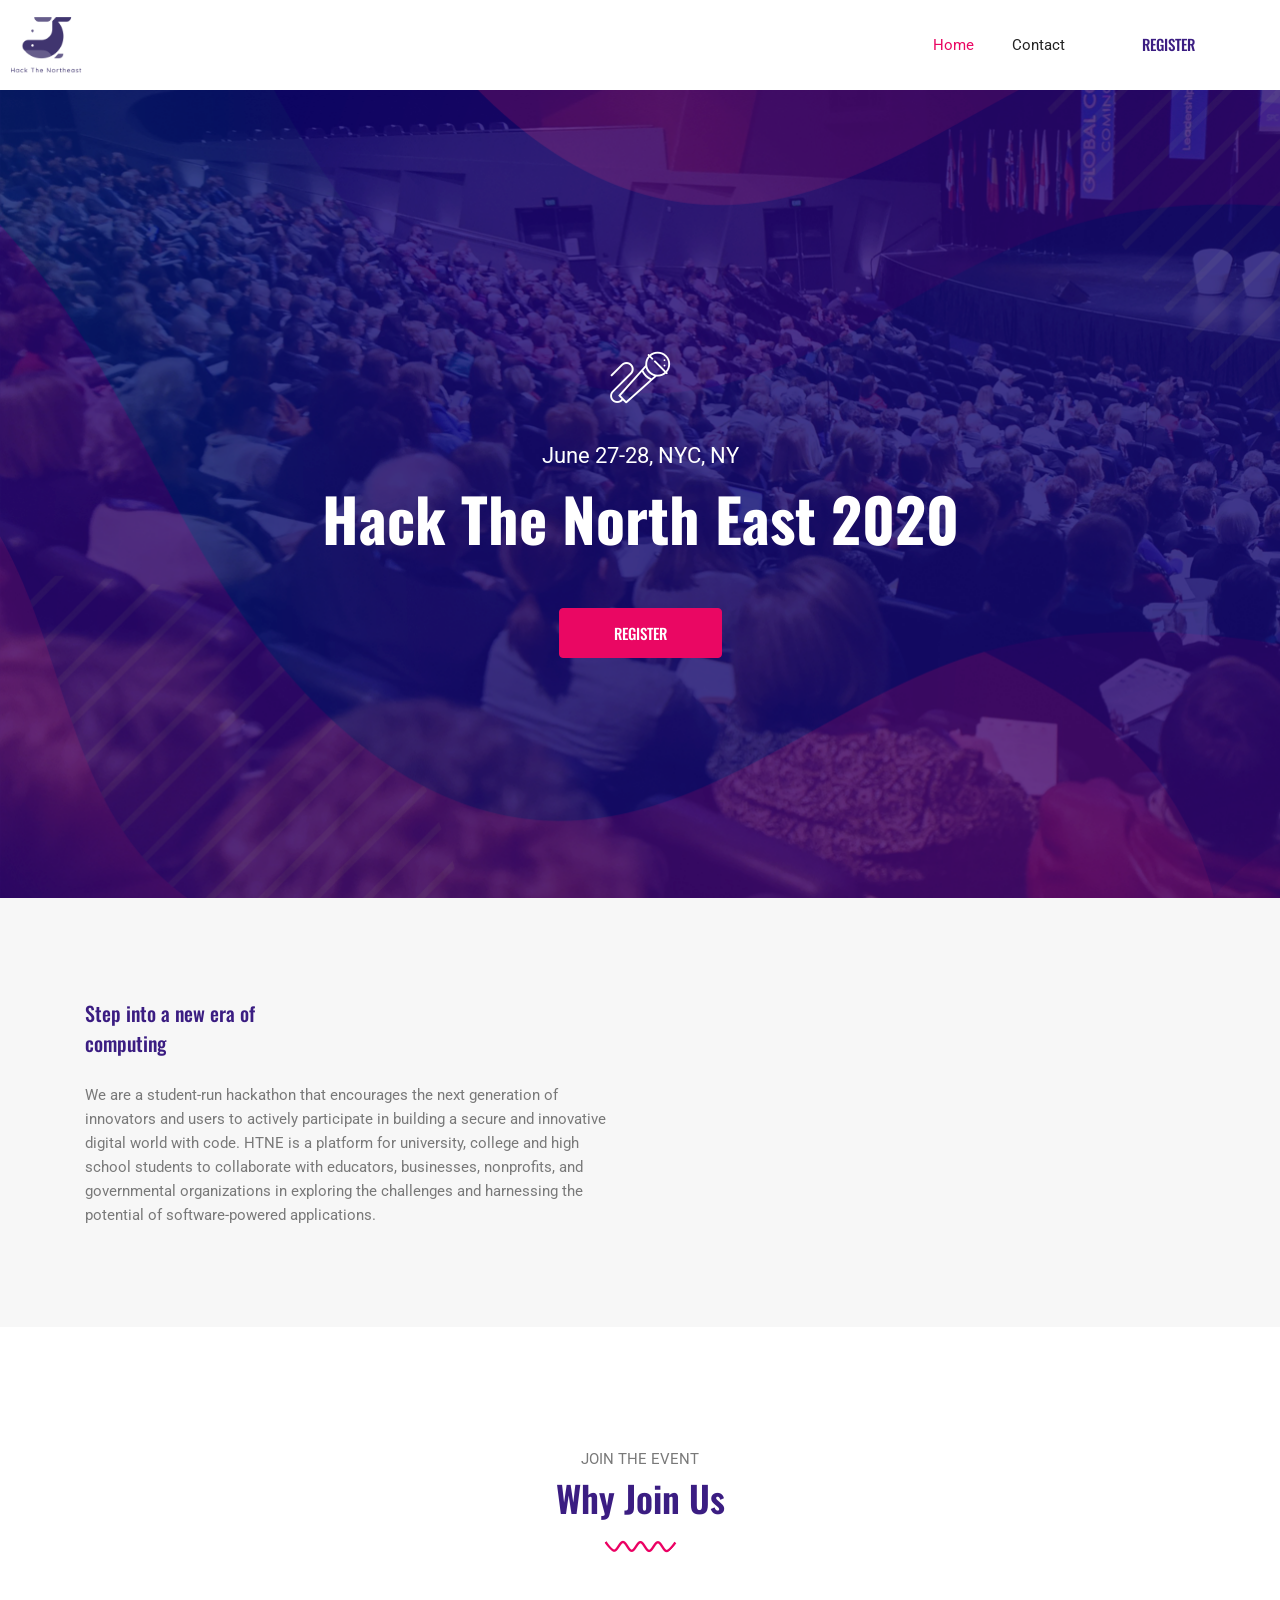
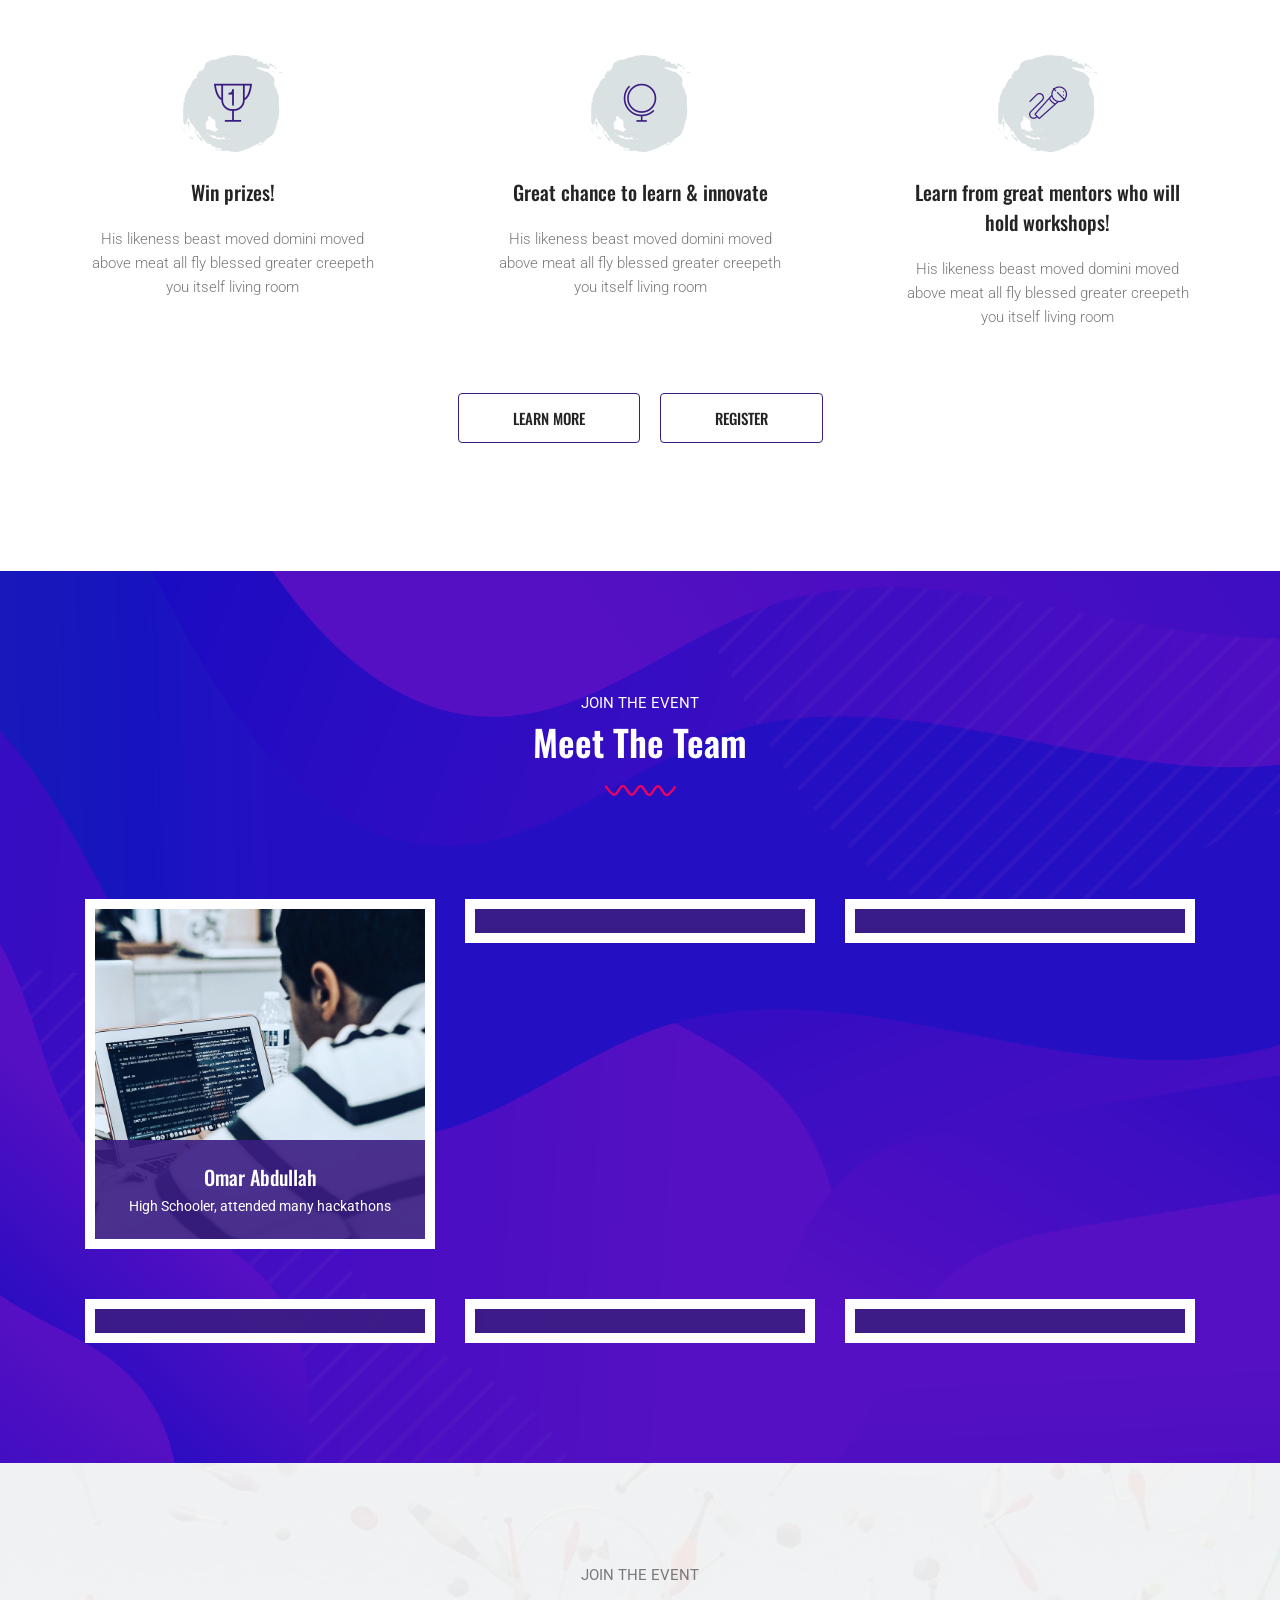
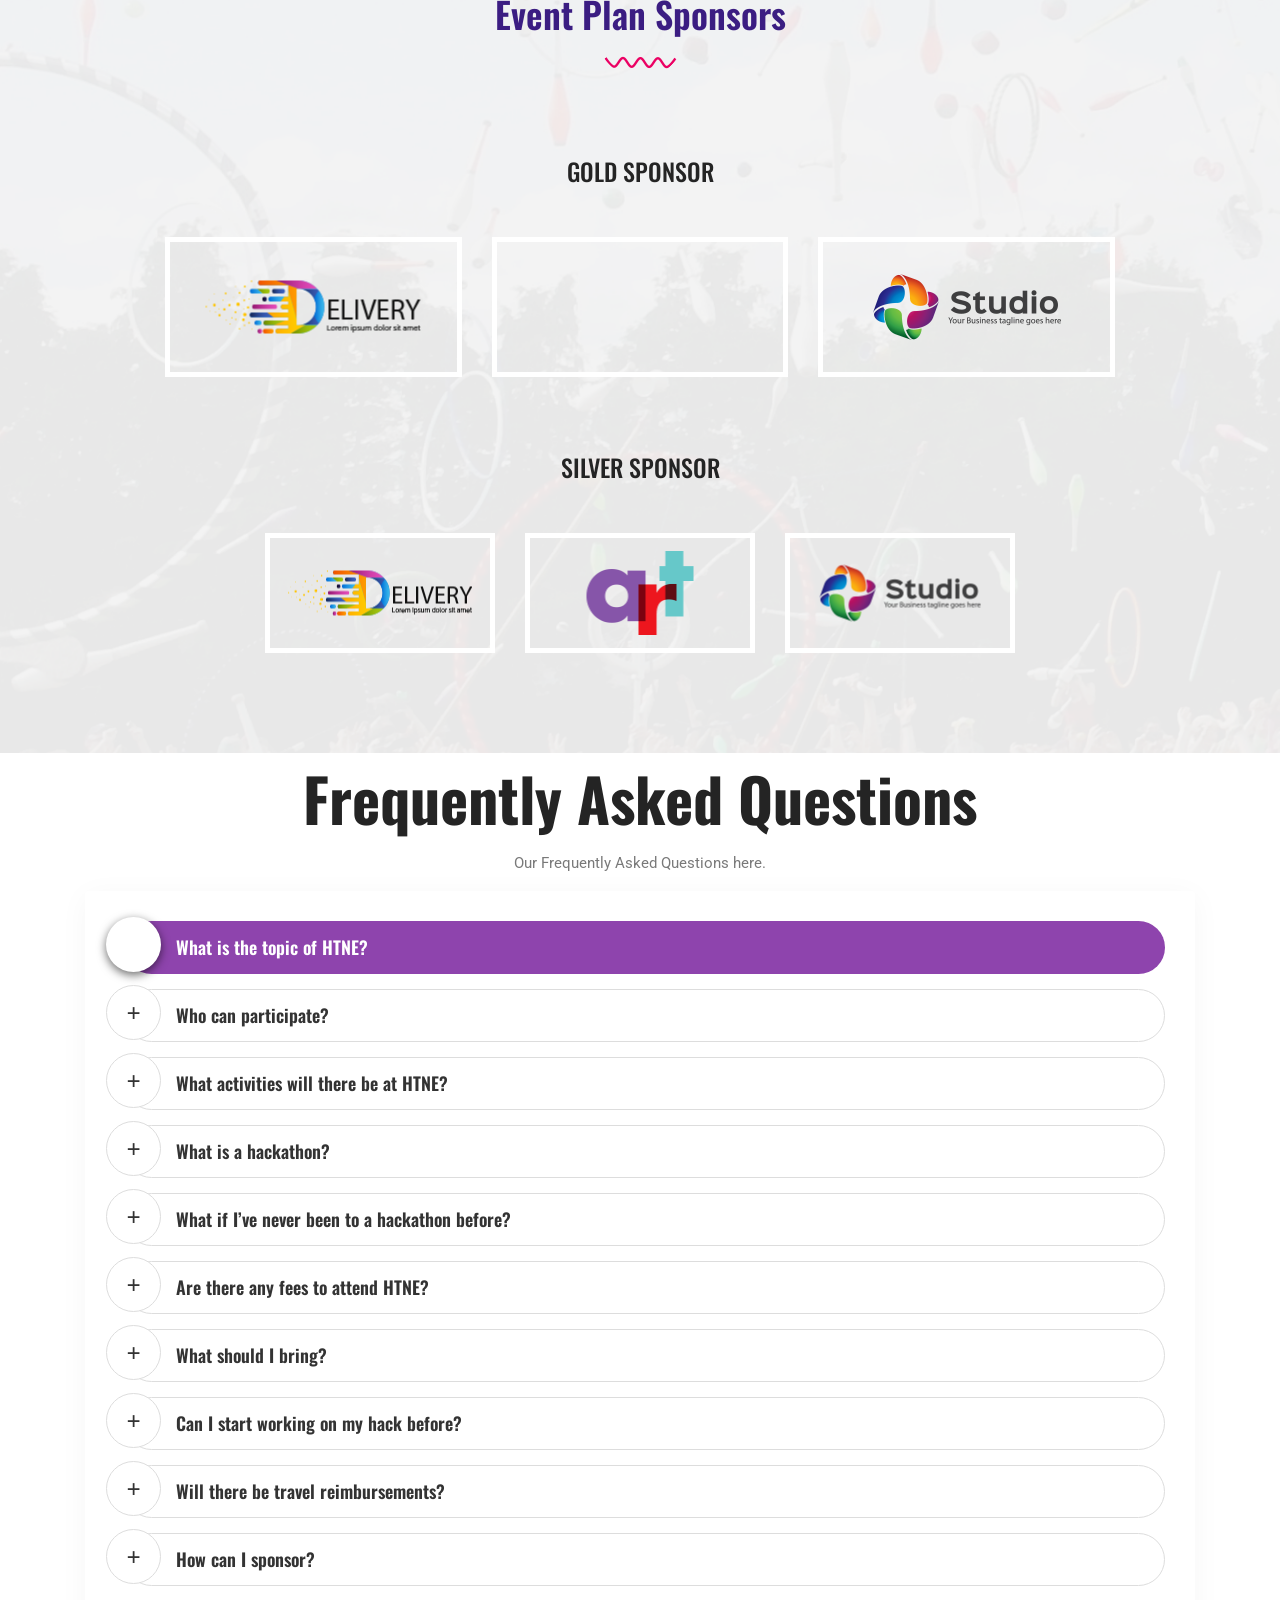
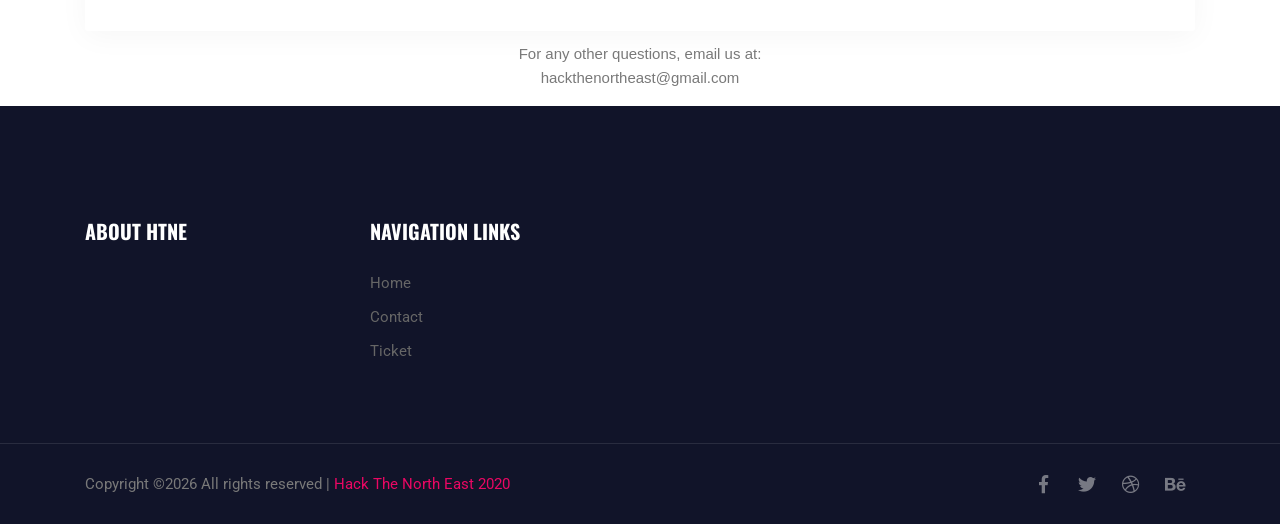
==== commit 1c405fd3: "Compatible with Safari" ====
--- a/index.html
+++ b/index.html
@@ -25,8 +25,13 @@
       padding-top: 11px;
     }
 
-    img.thelogo {
-      width: 40%;
+    img.logo {
+      width: 7%;
+      -webkit-width: 7%;
+      position: relative;
+      right: 7%;
+      -webkit-right: 7%;
+
     }
 
     .template_faq {
@@ -145,7 +150,7 @@
     <div class="main_menu">
       <nav class="navbar navbar-expand-lg navbar-light">
         <div class="container box_1620">
-        <!--  <a class="navbar-brand logo_h" href="index.html"><img class="thelogo" src="img/thething.png" alt=""></a> -->
+          <img class="logo" src="img/logo.png" alt="">
           <button class="navbar-toggler" type="button" data-toggle="collapse" data-target="#navbarSupportedContent" aria-controls="navbarSupportedContent" aria-expanded="false" aria-label="Toggle navigation">
             <span class="icon-bar"></span>
             <span class="icon-bar"></span>
@@ -154,7 +159,6 @@
 
           <div class="collapse navbar-collapse offset" id="navbarSupportedContent">
             <ul class="nav navbar-nav menu_nav justify-content-end">
-              <img class="thelogo" src="img/logo.png" alt="">
               <li class="nav-item active"><a class="nav-link" href="index.html">Home</a></li>
               <li class="nav-item"><a class="nav-link" href="contact.html">Contact</a></li>
             </ul>
